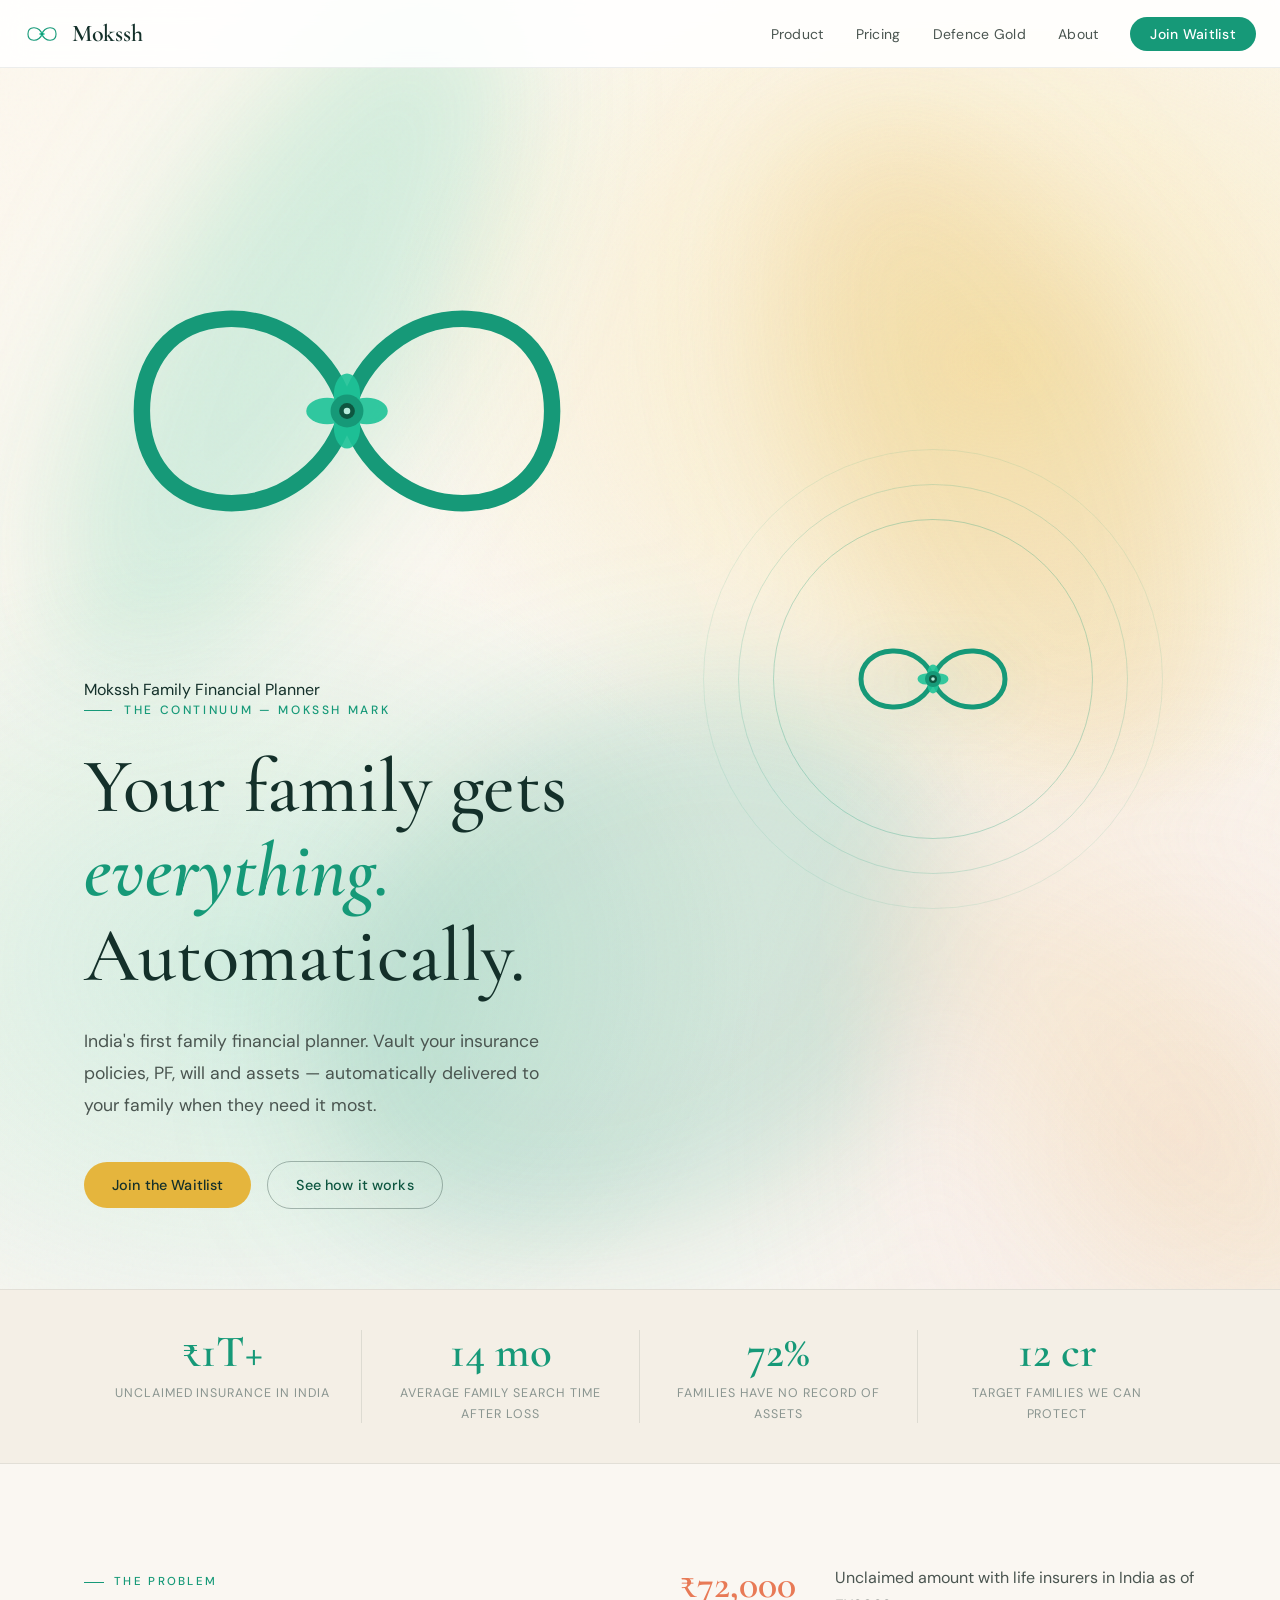
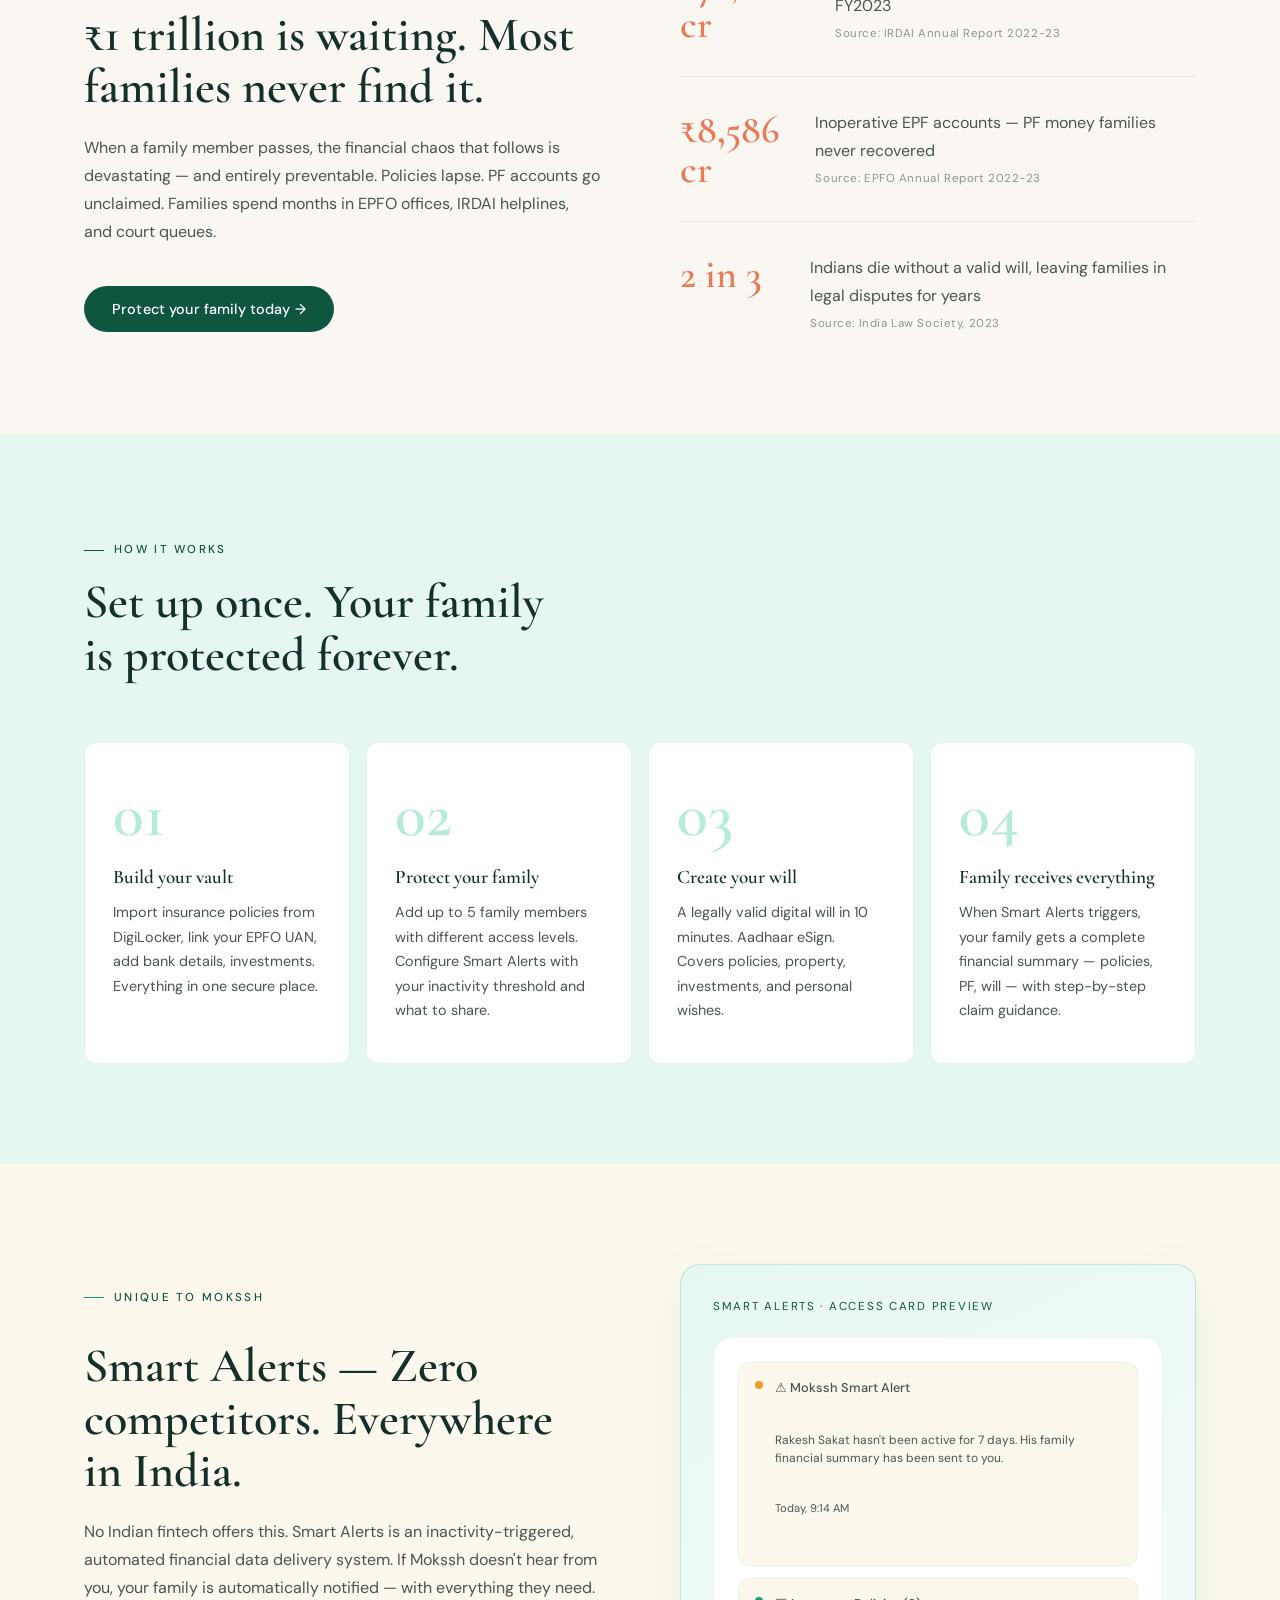
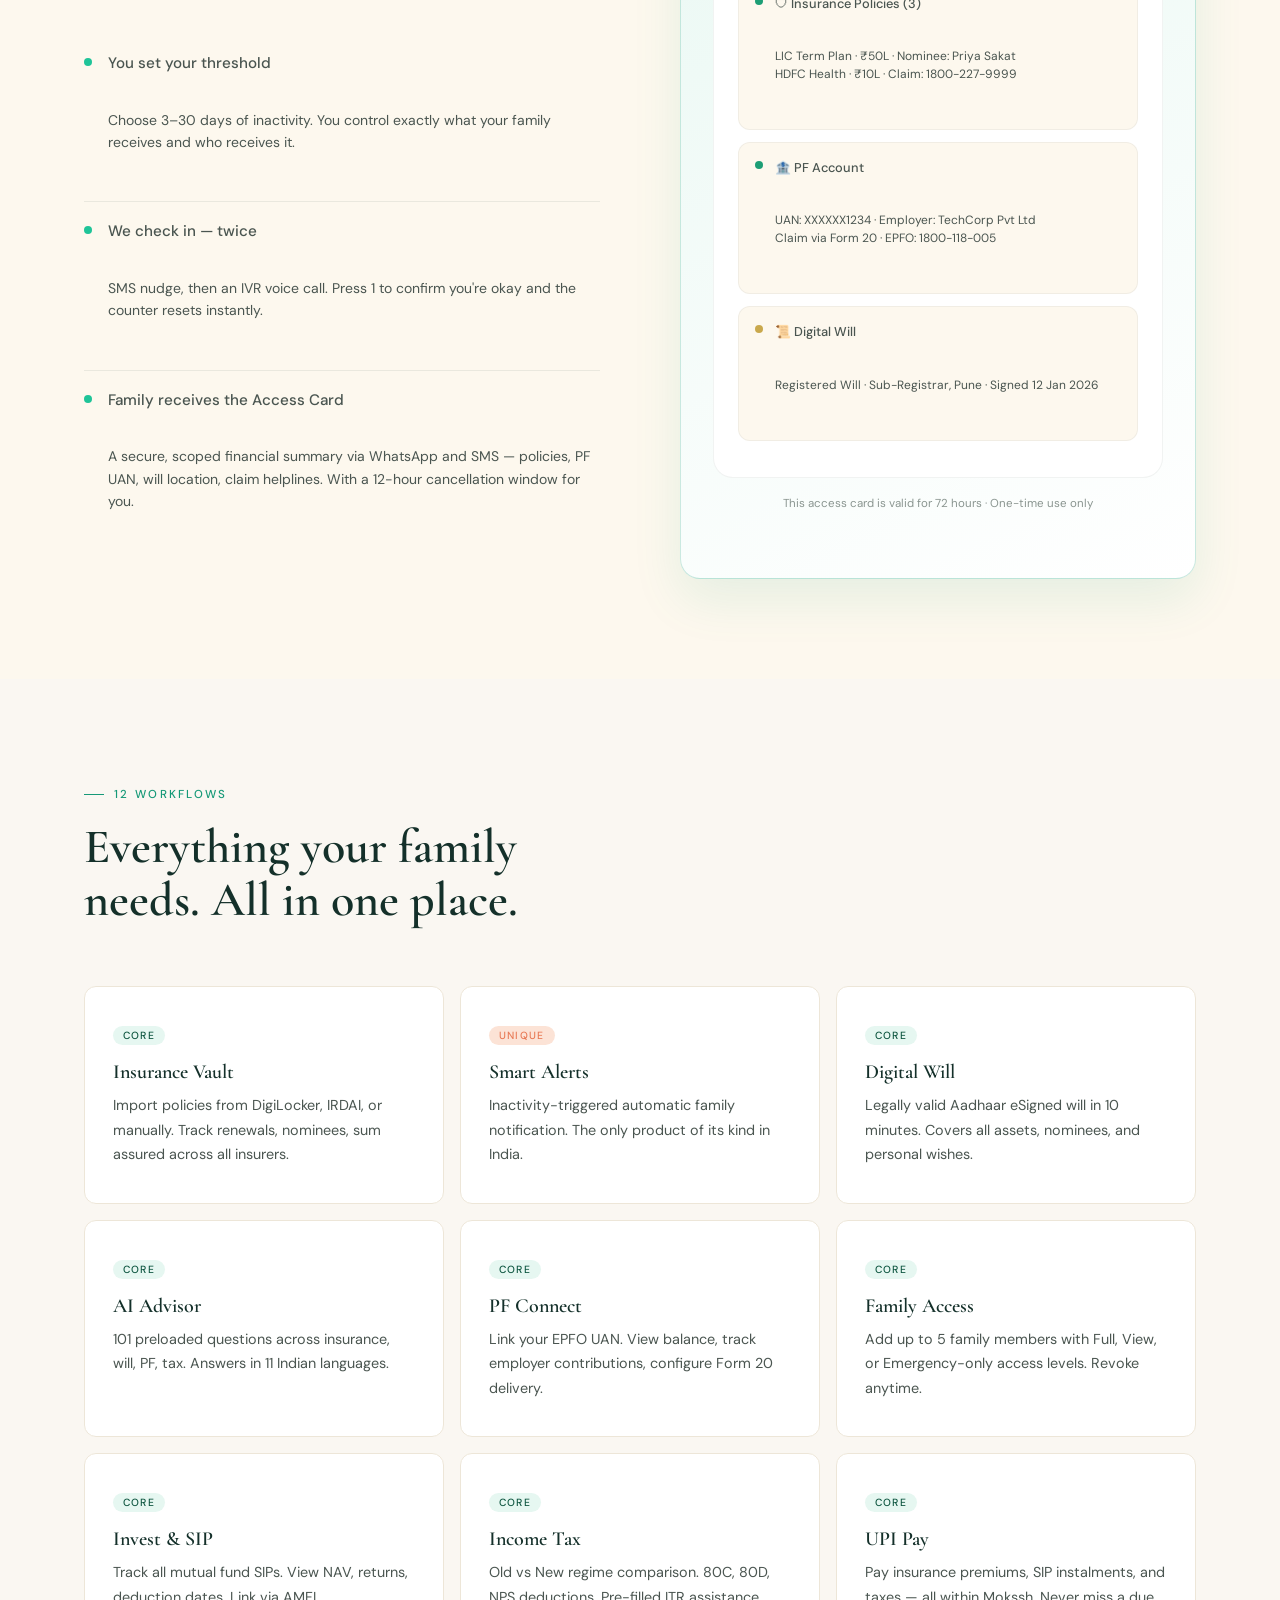
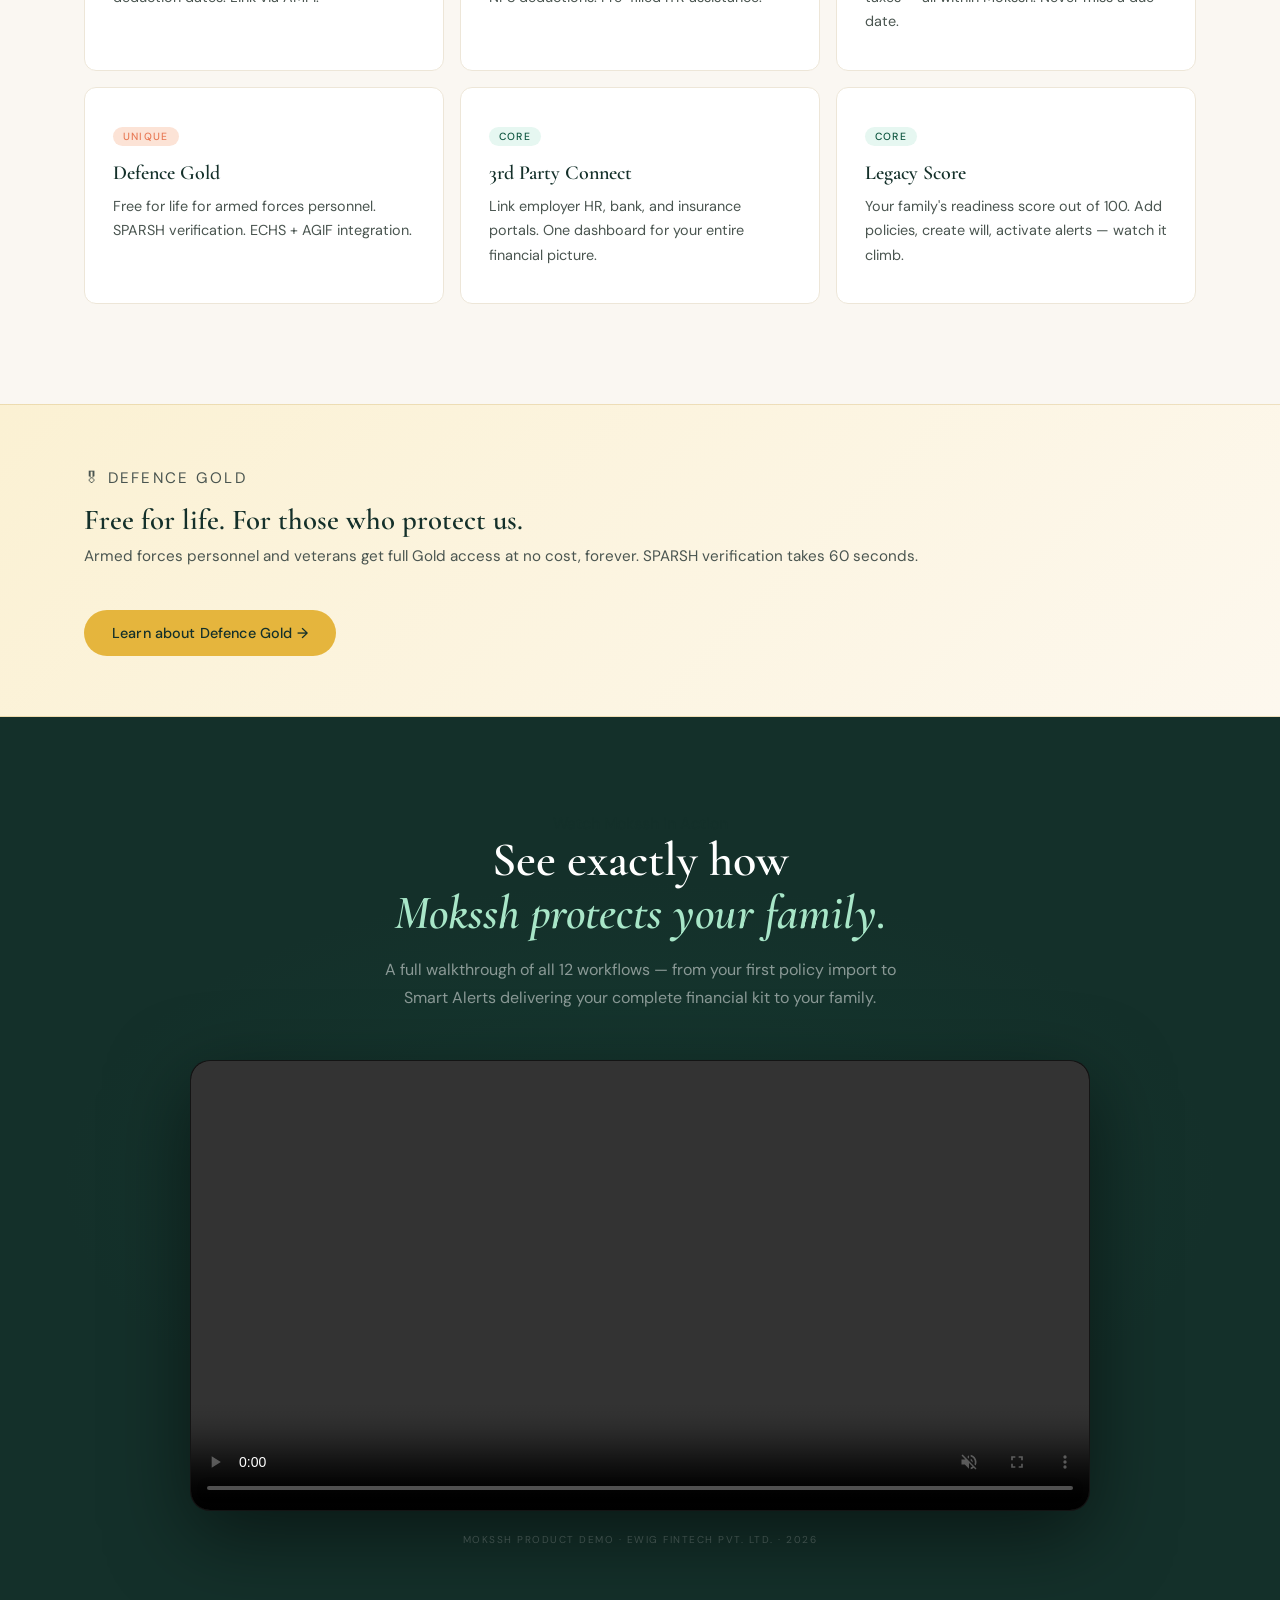
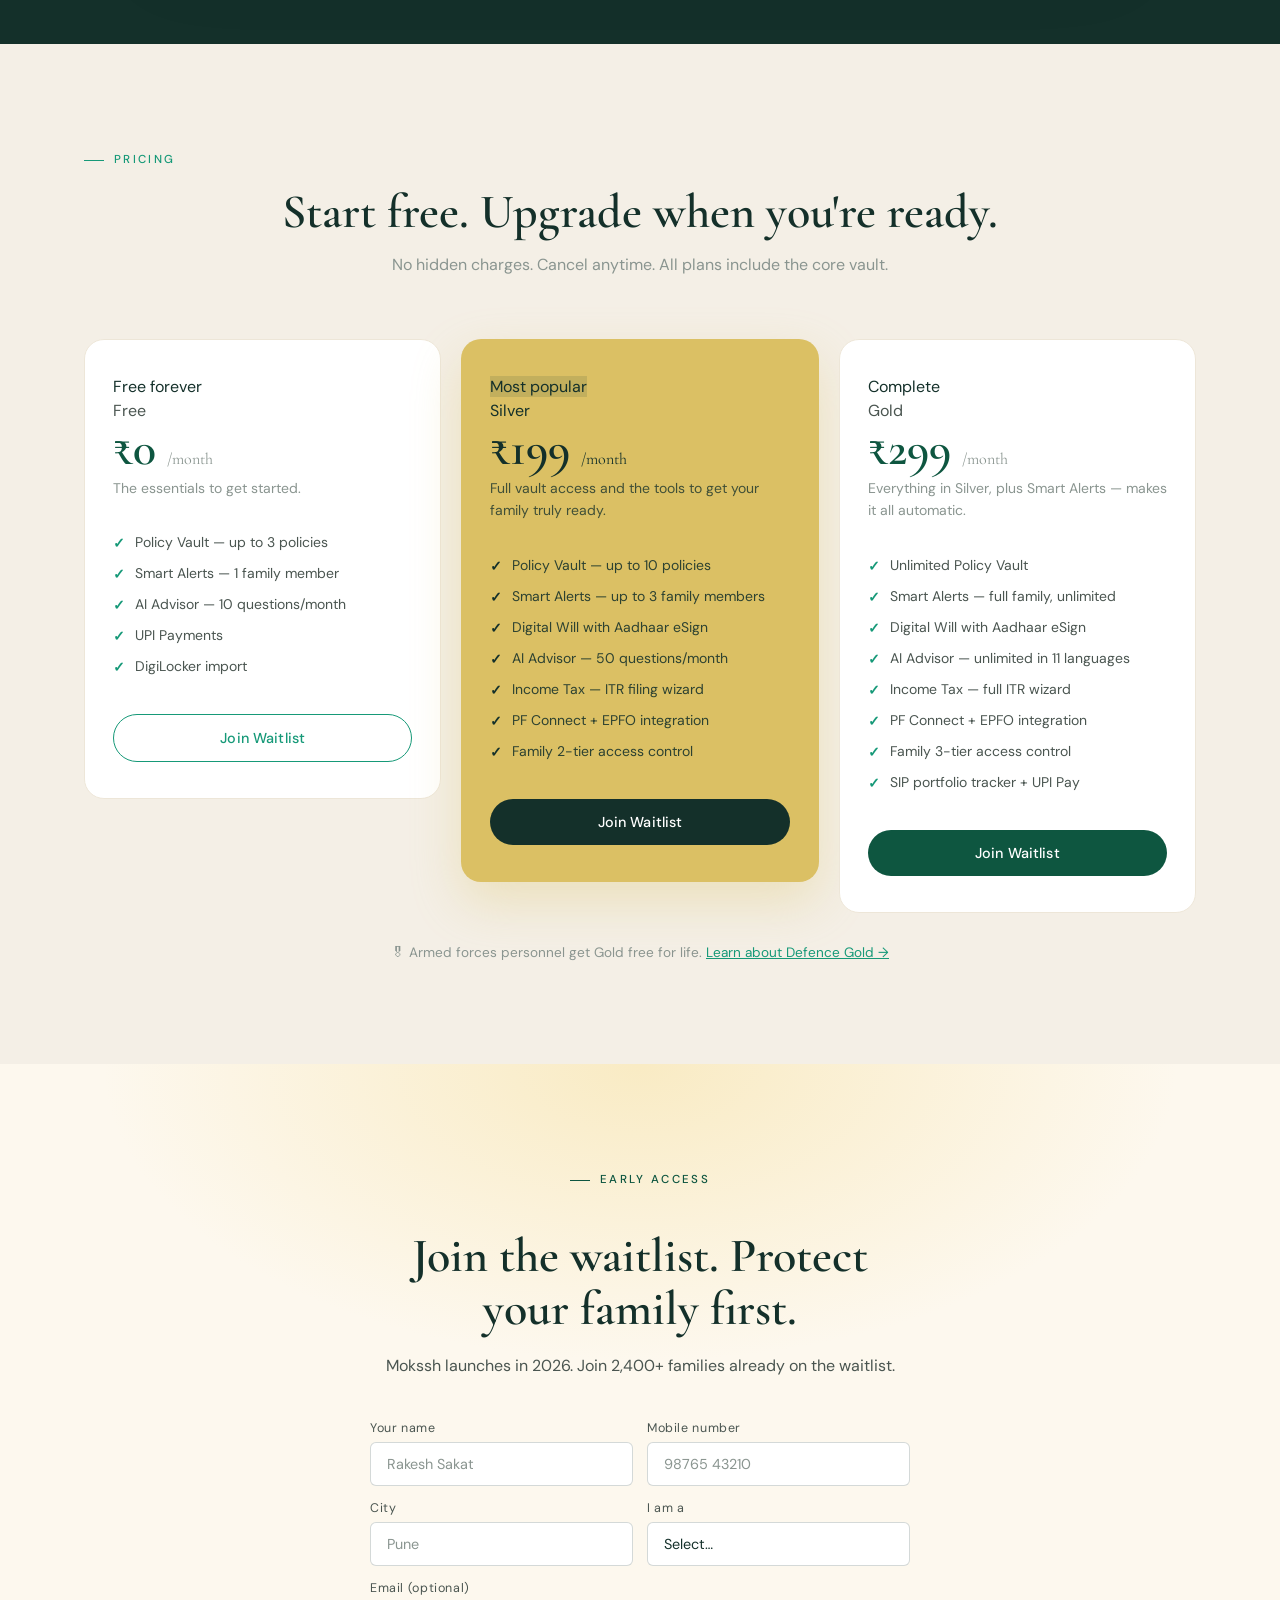
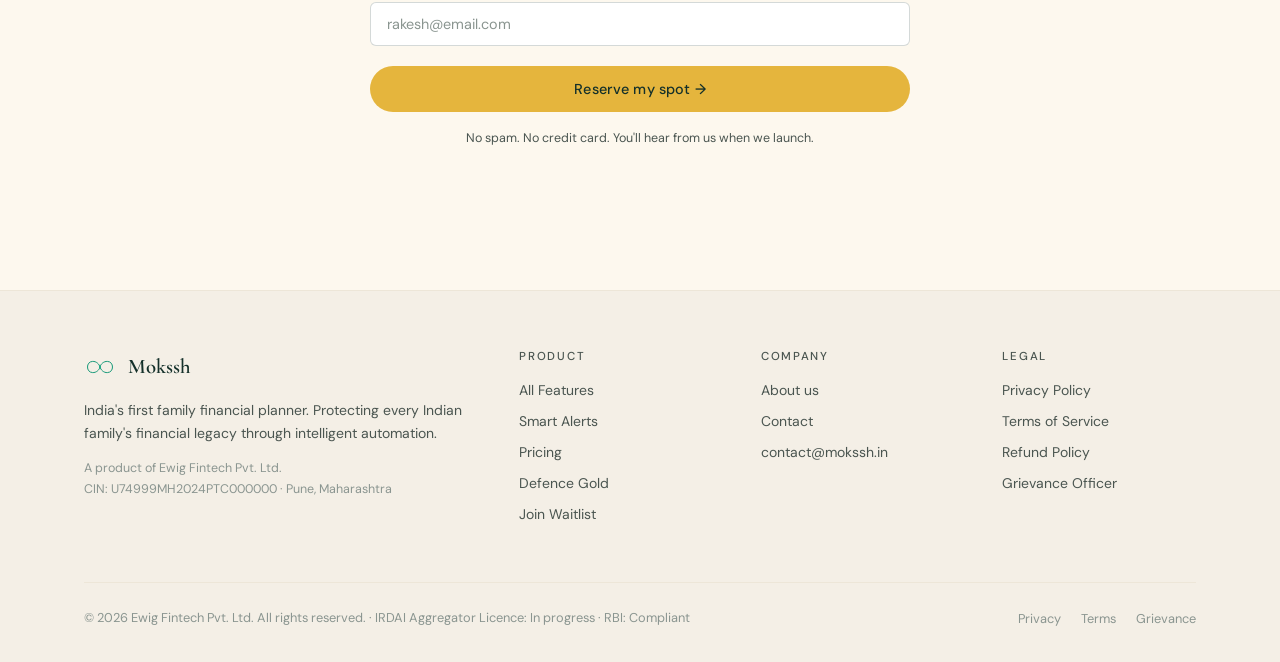
==== index.html @ a4fd68c0 "Update Hero page" ====
<!DOCTYPE html>
<html lang="en">
<head>
<meta charset="UTF-8"/>
<meta name="viewport" content="width=device-width, initial-scale=1.0"/>
<meta name="description" content="Mokssh — India's first family financial planner. Vault your insurance, PF, will — automatically delivered to your family."/>
<title>Mokssh — Family Financial Planner</title>
<link rel="stylesheet" href="style.css"/>
</head>
<body>
<div id="nav-placeholder"></div>

<!-- HERO -->
<section class="hero">
  <div class="container">
    <div class="hero-grid">

      <div>

        <!-- Hero Logo Lockup -->
        <div class="hero-logo">
          <svg class="hero-logo-mark" viewBox="0 0 80 80" fill="none" xmlns="http://www.w3.org/2000/svg">
            <path d="M40,40 C38,32 30.4,25.6 21.6,26 C12.8,26.4 8.8,33 8.8,40 C8.8,47 12.8,53.6 21.6,54 C30.4,54.4 38,48 40,40 C42,32 49.6,25.6 58.4,26 C67.2,26.4 71.2,33 71.2,40 C71.2,47 67.2,53.6 58.4,54 C49.6,54.4 42,48 40,40 Z"
              stroke="#169978" stroke-width="2.5" stroke-linecap="round" stroke-linejoin="round"/>
            <ellipse cx="40" cy="37.5" rx="2" ry="3.2" fill="#1FC498" opacity="0.9"/>
            <ellipse cx="40" cy="42.5" rx="2" ry="3.2" fill="#1FC498" opacity="0.9"/>
            <ellipse cx="37" cy="40" rx="3.2" ry="2" fill="#1FC498" opacity="0.9"/>
            <ellipse cx="43" cy="40" rx="3.2" ry="2" fill="#1FC498" opacity="0.9"/>
            <circle cx="40" cy="40" r="2.5" fill="#169978"/>
            <circle cx="40" cy="40" r="1.2" fill="#0E5640"/>
            <circle cx="40" cy="40" r="0.5" fill="#B5EBDB"/>
          </svg>
          <div class="hero-logo-text">
            <span class="hero-logo-name">Mokssh</span>
            <span class="hero-logo-tagline">Family Financial Planner</span>
          </div>
        </div>

        <p class="hero-eyebrow">The Continuum — Mokssh Mark</p>

        <h1>Your family gets <em>everything.</em> Automatically.</h1>

        <p class="hero-sub">India's first family financial planner. Vault your insurance policies, PF, will and assets — automatically delivered to your family when they need it most.</p>

        <div class="hero-actions">
          <a href="#waitlist" class="btn btn-gold">Join the Waitlist</a>
          <a href="#smart-alerts" class="btn btn-outline">See how it works</a>
        </div>

      </div>

      <div class="hero-visual">
        <div class="hero-mark-wrap">
          <div class="hero-ring"></div>
          <div class="hero-ring"></div>
          <div class="hero-ring"></div>
          <svg class="hero-mark-svg" viewBox="0 0 240 160" fill="none">
            <path d="M120,80 C116,64 99.2,51.2 79.2,52 C59.2,52.8 48,66 48,80 C48,94 59.2,107.2 79.2,108 C99.2,108.8 116,96 120,80 C124,64 140.8,51.2 160.8,52 C180.8,52.8 192,66 192,80 C192,94 180.8,107.2 160.8,108 C140.8,108.8 124,96 120,80 Z"
              stroke="#169978" stroke-width="5" stroke-linecap="round"/>
            <ellipse cx="120" cy="74" rx="5.5" ry="8.5" fill="#1FC498" opacity="0.9"/>
            <ellipse cx="120" cy="86" rx="5.5" ry="8.5" fill="#1FC498" opacity="0.9"/>
            <ellipse cx="113" cy="80" rx="8.5" ry="5.5" fill="#1FC498" opacity="0.9"/>
            <ellipse cx="127" cy="80" rx="8.5" ry="5.5" fill="#1FC498" opacity="0.9"/>
            <circle cx="120" cy="80" r="8" fill="#169978"/>
            <circle cx="120" cy="80" r="4" fill="#0E5640"/>
            <circle cx="120" cy="80" r="1.8" fill="#B5EBDB"/>
          </svg>
        </div>
      </div>

    </div>
  </div>
</section>

<!-- STATS -->
<div class="stats-bar">
  <div class="container">
    <div class="stats-grid">
      <div class="stat-item fade-up"><span class="stat-num">₹1T+</span><span class="stat-label">Unclaimed insurance in India</span></div>
      <div class="stat-item fade-up"><span class="stat-num">14 mo</span><span class="stat-label">Average family search time after loss</span></div>
      <div class="stat-item fade-up"><span class="stat-num">72%</span><span class="stat-label">Families have no record of assets</span></div>
      <div class="stat-item fade-up"><span class="stat-num">12 cr</span><span class="stat-label">Target families we can protect</span></div>
    </div>
  </div>
</div>

<!-- PROBLEM -->
<section class="section problem">
  <div class="container">
    <div class="problem-grid">
      <div class="fade-up">
        <p class="section-label">The problem</p>
        <h2>₹1 trillion is waiting. Most families never find it.</h2>
        <p style="margin-top:20px;margin-bottom:40px">When a family member passes, the financial chaos that follows is devastating — and entirely preventable. Policies lapse. PF accounts go unclaimed. Families spend months in EPFO offices, IRDAI helplines, and court queues.</p>
        <a href="#waitlist" class="btn btn-dark">Protect your family today →</a>
      </div>
      <div class="fade-up">
        <div class="problem-stat">
          <div class="problem-stat-num">₹72,000 cr</div>
          <div><p>Unclaimed amount with life insurers in India as of FY2023</p><p class="problem-stat-source">Source: IRDAI Annual Report 2022-23</p></div>
        </div>
        <div class="problem-stat">
          <div class="problem-stat-num">₹8,586 cr</div>
          <div><p>Inoperative EPF accounts — PF money families never recovered</p><p class="problem-stat-source">Source: EPFO Annual Report 2022-23</p></div>
        </div>
        <div class="problem-stat">
          <div class="problem-stat-num">2 in 3</div>
          <div><p>Indians die without a valid will, leaving families in legal disputes for years</p><p class="problem-stat-source">Source: India Law Society, 2023</p></div>
        </div>
      </div>
    </div>
  </div>
</section>

<!-- HOW IT WORKS -->
<section class="section how">
  <div class="container">
    <p class="section-label" style="color:var(--teal-deep)">How it works</p>
    <h2 style="color:var(--ink);max-width:480px">Set up once. Your family is protected forever.</h2>
    <div class="how-steps">
      <div class="how-step fade-up"><span class="how-step-num">01</span><h3>Build your vault</h3><p>Import insurance policies from DigiLocker, link your EPFO UAN, add bank details, investments. Everything in one secure place.</p></div>
      <div class="how-step fade-up"><span class="how-step-num">02</span><h3>Protect your family</h3><p>Add up to 5 family members with different access levels. Configure Smart Alerts with your inactivity threshold and what to share.</p></div>
      <div class="how-step fade-up"><span class="how-step-num">03</span><h3>Create your will</h3><p>A legally valid digital will in 10 minutes. Aadhaar eSign. Covers policies, property, investments, and personal wishes.</p></div>
      <div class="how-step fade-up"><span class="how-step-num">04</span><h3>Family receives everything</h3><p>When Smart Alerts triggers, your family gets a complete financial summary — policies, PF, will — with step-by-step claim guidance.</p></div>
    </div>
  </div>
</section>

<!-- SMART ALERTS -->
<section class="section smart-alerts" id="smart-alerts">
  <div class="container">
    <div class="smart-alerts-grid">
      <div class="fade-up">
        <p class="section-label" style="color:var(--teal-deep)">Unique to Mokssh</p>
        <h2>Smart Alerts — Zero competitors. Everywhere in India.</h2>
        <p>No Indian fintech offers this. Smart Alerts is an inactivity-triggered, automated financial data delivery system. If Mokssh doesn't hear from you, your family is automatically notified — with everything they need.</p>
        <ul class="sa-steps" style="margin-top:32px">
          <li class="sa-step"><div class="sa-step-dot"></div><div><p class="sa-step-title">You set your threshold</p><p class="sa-step-desc">Choose 3–30 days of inactivity. You control exactly what your family receives and who receives it.</p></div></li>
          <li class="sa-step"><div class="sa-step-dot"></div><div><p class="sa-step-title">We check in — twice</p><p class="sa-step-desc">SMS nudge, then an IVR voice call. Press 1 to confirm you're okay and the counter resets instantly.</p></div></li>
          <li class="sa-step"><div class="sa-step-dot"></div><div><p class="sa-step-title">Family receives the Access Card</p><p class="sa-step-desc">A secure, scoped financial summary via WhatsApp and SMS — policies, PF UAN, will location, claim helplines. With a 12-hour cancellation window for you.</p></div></li>
        </ul>
      </div>
      <div class="fade-up">
        <div class="sa-visual">
          <p style="font-size:0.72rem;letter-spacing:0.15em;color:var(--teal-deep);text-transform:uppercase;margin-bottom:20px">Smart Alerts · Access Card Preview</p>
          <div class="sa-phone-mock">
            <div class="sa-notif"><div class="sa-notif-dot" style="background:#EF9F27"></div><div><p class="sa-notif-title">⚠ Mokssh Smart Alert</p><p class="sa-notif-text">Rakesh Sakat hasn't been active for 7 days. His family financial summary has been sent to you.</p><p class="sa-notif-time">Today, 9:14 AM</p></div></div>
            <div class="sa-notif"><div class="sa-notif-dot" style="background:#1D9E75"></div><div><p class="sa-notif-title">🛡 Insurance Policies (3)</p><p class="sa-notif-text">LIC Term Plan · ₹50L · Nominee: Priya Sakat<br/>HDFC Health · ₹10L · Claim: 1800-227-9999</p></div></div>
            <div class="sa-notif"><div class="sa-notif-dot" style="background:#1D9E75"></div><div><p class="sa-notif-title">🏦 PF Account</p><p class="sa-notif-text">UAN: XXXXXX1234 · Employer: TechCorp Pvt Ltd<br/>Claim via Form 20 · EPFO: 1800-118-005</p></div></div>
            <div class="sa-notif"><div class="sa-notif-dot" style="background:#C9A84C"></div><div><p class="sa-notif-title">📜 Digital Will</p><p class="sa-notif-text">Registered Will · Sub-Registrar, Pune · Signed 12 Jan 2026</p></div></div>
          </div>
          <p style="font-size:0.72rem;color:var(--ink-light);text-align:center;margin-top:16px">This access card is valid for 72 hours · One-time use only</p>
        </div>
      </div>
    </div>
  </div>
</section>

<!-- FEATURES -->
<section class="section features" id="product">
  <div class="container">
    <p class="section-label">12 workflows</p>
    <h2 style="max-width:480px">Everything your family needs. All in one place.</h2>
    <div class="features-grid">
      <div class="feature-card fade-up"><span class="feature-badge">Core</span><h3>Insurance Vault</h3><p>Import policies from DigiLocker, IRDAI, or manually. Track renewals, nominees, sum assured across all insurers.</p></div>
      <div class="feature-card fade-up"><span class="feature-badge" style="background:var(--coral-pale);color:var(--coral)">Unique</span><h3>Smart Alerts</h3><p>Inactivity-triggered automatic family notification. The only product of its kind in India.</p></div>
      <div class="feature-card fade-up"><span class="feature-badge">Core</span><h3>Digital Will</h3><p>Legally valid Aadhaar eSigned will in 10 minutes. Covers all assets, nominees, and personal wishes.</p></div>
      <div class="feature-card fade-up"><span class="feature-badge">Core</span><h3>AI Advisor</h3><p>101 preloaded questions across insurance, will, PF, tax. Answers in 11 Indian languages.</p></div>
      <div class="feature-card fade-up"><span class="feature-badge">Core</span><h3>PF Connect</h3><p>Link your EPFO UAN. View balance, track employer contributions, configure Form 20 delivery.</p></div>
      <div class="feature-card fade-up"><span class="feature-badge">Core</span><h3>Family Access</h3><p>Add up to 5 family members with Full, View, or Emergency-only access levels. Revoke anytime.</p></div>
      <div class="feature-card fade-up"><span class="feature-badge">Core</span><h3>Invest &amp; SIP</h3><p>Track all mutual fund SIPs. View NAV, returns, deduction dates. Link via AMFI.</p></div>
      <div class="feature-card fade-up"><span class="feature-badge">Core</span><h3>Income Tax</h3><p>Old vs New regime comparison. 80C, 80D, NPS deductions. Pre-filled ITR assistance.</p></div>
      <div class="feature-card fade-up"><span class="feature-badge">Core</span><h3>UPI Pay</h3><p>Pay insurance premiums, SIP instalments, and taxes — all within Mokssh. Never miss a due date.</p></div>
      <div class="feature-card fade-up"><span class="feature-badge" style="background:var(--coral-pale);color:var(--coral)">Unique</span><h3>Defence Gold</h3><p>Free for life for armed forces personnel. SPARSH verification. ECHS + AGIF integration.</p></div>
      <div class="feature-card fade-up"><span class="feature-badge">Core</span><h3>3rd Party Connect</h3><p>Link employer HR, bank, and insurance portals. One dashboard for your entire financial picture.</p></div>
      <div class="feature-card fade-up"><span class="feature-badge">Core</span><h3>Legacy Score</h3><p>Your family's readiness score out of 100. Add policies, create will, activate alerts — watch it climb.</p></div>
    </div>
  </div>
</section>

<!-- DEFENCE CTA -->
<section class="defence-cta">
  <div class="container">
    <div class="defence-cta-inner">
      <div><p class="defence-badge">🎖 Defence Gold</p><h3>Free for life. For those who protect us.</h3><p>Armed forces personnel and veterans get full Gold access at no cost, forever. SPARSH verification takes 60 seconds.</p></div>
      <a href="defence.html" class="btn btn-gold">Learn about Defence Gold →</a>
    </div>
  </div>
</section>

  <!-- ═══ DEMO VIDEO ═══════════════════════════════════════════════════ -->
<section id="demo" style="padding:96px 48px;background:var(--ink);position:relative;overflow:hidden;">
  <div style="position:absolute;inset:0;background:radial-gradient(ellipse 70% 50% at 50% 50%,rgba(30,107,85,0.15) 0%,transparent 65%);pointer-events:none;"></div>
  <div class="section-wrap" style="position:relative;z-index:1;">
    <div style="text-align:center;margin-bottom:48px;">
      <div class="section-eyebrow sr" style="color:var(--greenl);justify-content:center;">Watch Mokssh in Action</div>
      <h2 class="section-title sr d1" style="color:var(--white);text-align:center;">See exactly how<br><em style="color:#A8E6C8">Mokssh protects your family.</em></h2>
      <p style="font-size:16px;color:rgba(255,255,255,0.5);max-width:520px;margin:16px auto 0;line-height:1.75;" class="sr d2">A full walkthrough of all 12 workflows — from your first policy import to Smart Alerts delivering your complete financial kit to your family.</p>
    </div>
    <div class="sr d3" style="max-width:900px;margin:0 auto;border-radius:20px;overflow:hidden;box-shadow:0 24px 80px rgba(0,0,0,0.5);border:1px solid rgba(255,255,255,0.08);background:#000;position:relative;">
      <video
        id="demoVideo"
        autoplay
        muted
        loop
        playsinline
        controls
        preload="metadata"
        style="width:100%;display:block;max-height:506px;background:#000;"
        controlsList="nodownload"
        onerror="document.getElementById('videoError').style.display='flex';this.style.display='none';"
      >
        <source src="video.mp4" type="video/mp4">
        Your browser does not support the video tag.
      </video>
      <div id="videoError" style="display:none;align-items:center;justify-content:center;flex-direction:column;gap:12px;padding:60px 24px;background:#111;color:rgba(255,255,255,0.5);font-family:var(--mono);font-size:12px;letter-spacing:0.08em;text-align:center;">
        <svg width="40" height="40" viewBox="0 0 24 24" fill="none" stroke="rgba(255,255,255,0.2)" stroke-width="1.5"><circle cx="12" cy="12" r="10"/><line x1="12" y1="8" x2="12" y2="12"/><line x1="12" y1="16" x2="12.01" y2="16"/></svg>
        VIDEO FILE NOT FOUND<br>
        <span style="opacity:0.4">Place <strong style="color:rgba(255,255,255,0.6)">video.mp4</strong> in the same folder as this HTML file</span>
      </div>
      <div style="position:absolute;bottom:0;left:0;right:0;height:4px;background:linear-gradient(90deg,var(--green2),var(--greenl));opacity:0.7;"></div>
    </div>
    <p style="text-align:center;font-family:var(--mono);font-size:10px;color:rgba(255,255,255,0.25);letter-spacing:0.15em;margin-top:20px;">MOKSSH PRODUCT DEMO · EWIG FINTECH PVT. LTD. · 2026</p>
  </div>
</section>

<!-- PRICING -->
<section class="section pricing" id="pricing">
  <div class="container">
    <p class="section-label">Pricing</p>
    <h2>Start free. Upgrade when you're ready.</h2>
    <p class="pricing-sub">No hidden charges. Cancel anytime. All plans include the core vault.</p>
    <div class="pricing-grid">
      <div class="pricing-card fade-up">
        <span class="plan-badge">Free forever</span>
        <p class="plan-name">Free</p>
        <p class="plan-price">₹0 <span>/month</span></p>
        <p class="plan-desc">The essentials to get started.</p>
        <ul class="feature-list">
          <li>Policy Vault — up to 3 policies</li>
          <li>Smart Alerts — 1 family member</li>
          <li>AI Advisor — 10 questions/month</li>
          <li>UPI Payments</li>
          <li>DigiLocker import</li>
        </ul>
        <a href="#waitlist" class="btn" style="width:100%;justify-content:center;border:0.5px solid var(--green-mid);color:var(--green-mid)">Join Waitlist</a>
      </div>
      <div class="pricing-card featured fade-up">
        <span class="plan-badge">Most popular</span>
        <p class="plan-name">Silver</p>
        <p class="plan-price">₹199 <span>/month</span></p>
        <p class="plan-desc">Full vault access and the tools to get your family truly ready.</p>
        <ul class="feature-list">
          <li>Policy Vault — up to 10 policies</li>
          <li>Smart Alerts — up to 3 family members</li>
          <li>Digital Will with Aadhaar eSign</li>
          <li>AI Advisor — 50 questions/month</li>
          <li>Income Tax — ITR filing wizard</li>
          <li>PF Connect + EPFO integration</li>
          <li>Family 2-tier access control</li>
        </ul>
        <a href="#waitlist" class="btn btn-gold" style="width:100%;justify-content:center">Join Waitlist</a>
      </div>
      <div class="pricing-card fade-up">
        <span class="plan-badge">Complete</span>
        <p class="plan-name">Gold</p>
        <p class="plan-price">₹299 <span>/month</span></p>
        <p class="plan-desc">Everything in Silver, plus Smart Alerts — makes it all automatic.</p>
        <ul class="feature-list">
          <li>Unlimited Policy Vault</li>
          <li>Smart Alerts — full family, unlimited</li>
          <li>Digital Will with Aadhaar eSign</li>
          <li>AI Advisor — unlimited in 11 languages</li>
          <li>Income Tax — full ITR wizard</li>
          <li>PF Connect + EPFO integration</li>
          <li>Family 3-tier access control</li>
          <li>SIP portfolio tracker + UPI Pay</li>
        </ul>
        <a href="#waitlist" class="btn btn-dark" style="width:100%;justify-content:center">Join Waitlist</a>
      </div>
    </div>
    <p style="text-align:center;margin-top:28px;font-size:0.85rem;color:var(--ink-light)">🎖 Armed forces personnel get Gold free for life. <a href="defence.html" style="color:var(--green-mid)">Learn about Defence Gold →</a></p>
  </div>
</section>
<!-- WAITLIST -->

  <section class="section waitlist" id="waitlist">
  <div class="container">
    <div class="waitlist-inner">
      <p class="section-label" style="color:var(--teal-deep);justify-content:center">Early access</p>
      <h2>Join the waitlist. Protect your family first.</h2>
      <p>Mokssh launches in 2026. Join 2,400+ families already on the waitlist.</p>
      
      <div id="waitlist-form-wrap">
        <form 
          class="waitlist-form" 
          id="mokssh-waitlist"
          action="https://formspree.io/f/xykovbnn" 
          method="POST"
        >
          <div class="form-row">
            <div class="form-group">
              <label>Your name</label>
              <input type="text" name="name" id="wl-name" placeholder="Rakesh Sakat" required/>
            </div>
            <div class="form-group">
              <label>Mobile number</label>
              <input type="tel" name="phone" id="wl-phone" placeholder="98765 43210" maxlength="10" required/>
            </div>
          </div>
          
          <div class="form-row">
            <div class="form-group">
              <label>City</label>
              <input type="text" name="city" id="wl-city" placeholder="Pune" required/>
            </div>
            <div class="form-group">
              <label>I am a</label>
              <select name="persona" id="wl-persona">
                <option value="">Select…</option>
                <option value="salaried">Salaried professional</option>
                <option value="business">Business owner</option>
                <option value="defence">Armed forces / Veteran</option>
                <option value="senior">Senior citizen</option>
                <option value="nri">NRI</option>
                <option value="other">Other</option>
              </select>
            </div>
          </div>
          
          <div class="form-group" style="margin-bottom:14px">
            <label>Email (optional)</label>
            <input type="email" name="email" id="wl-email" placeholder="rakesh@email.com"/>
          </div>
          
          <button type="submit" id="submit-btn" class="btn btn-gold">Reserve my spot →</button>
          <p class="waitlist-note">No spam. No credit card. You'll hear from us when we launch.</p>
        </form>
      </div>

      <div class="form-success" id="waitlist-success" style="display:none">
        <div class="success-icon">✓</div>
        <h3>You're on the list.</h3>
        <p>We'll reach out when Mokssh is ready. Tell a family member — the more of you who sign up, the faster we build.</p>
      </div>
    </div>
  </div>
</section>

<script>
const form = document.getElementById("mokssh-waitlist");
const formWrap = document.getElementById("waitlist-form-wrap");
const successMsg = document.getElementById("waitlist-success");
const submitBtn = document.getElementById("submit-btn");

async function handleSubmit(event) {
  event.preventDefault();
  submitBtn.innerText = "Joining...";
  submitBtn.disabled = true;

  const data = new FormData(event.target);
  
  fetch(event.target.action, {
    method: form.method,
    body: data,
    headers: {
        'Accept': 'application/json'
    }
  }).then(response => {
    if (response.ok) {
      formWrap.style.display = "none";
      successMsg.style.display = "block";
    } else {
      alert("Oops! There was a problem. Please try again.");
      submitBtn.innerText = "Reserve my spot →";
      submitBtn.disabled = false;
    }
  }).catch(error => {
    alert("Network error. Please check your connection.");
    submitBtn.innerText = "Reserve my spot →";
    submitBtn.disabled = false;
  });
}

form.addEventListener("submit", handleSubmit);
</script>
</body>
  <div id="footer-placeholder"></div>
   <script src="components.js"></script>
</html>
---- style.css ----
@import url('https://fonts.googleapis.com/css2?family=Cormorant+Garamond:ital,wght@0,400;0,500;0,600;0,700;1,400;1,600&family=DM+Sans:wght@300;400;500&display=swap');

:root {
  /* ── Vibrant teal (anchored on the Continuum mark) ── */
  --teal-deep:    #0E5640;
  --teal-mid:     #169978;
  --teal-bright:  #1FC498;
  --teal-soft:    #B5EBDB;
  --teal-pale:    #E6F7F1;

  /* ── Warm amber / gold accents ── */
  --amber:        #E5B53D;
  --amber-deep:   #B88A1F;
  --amber-light:  #F5DE9A;
  --amber-pale:   #FBF1D3;

  /* ── Pop accents (badges / defence / problem stats) ── */
  --coral:        #E87A56;
  --coral-pale:   #FCE3D6;

  /* ── Light backgrounds (no dark surfaces) ── */
  --bg-base:      #FAF7F2;
  --cream:        #F4EFE6;
  --cream-dark:   #EDE6D8;
  --cream-warm:   #FDF8EE;
  --cream-soft:   #FBF6EC;
  --white:        #FFFFFF;

  /* ── Text ── */
  --ink:          #14302A;
  --ink-mid:      #4A5550;
  --ink-light:    #8A9590;

  /* ── Legacy aliases so existing class names keep working ── */
  --green-deep:   var(--teal-deep);
  --green-mid:    var(--teal-mid);
  --green-bright: var(--teal-bright);
  --green-light:  var(--teal-soft);
  --gold:         var(--amber);
  --gold-light:   var(--amber-light);

  --radius-sm:    6px;
  --radius-md:    12px;
  --radius-lg:    20px;
}

*, *::before, *::after { box-sizing: border-box; margin: 0; padding: 0; }

html { scroll-behavior: smooth; font-size: 16px; }

body {
  font-family: 'DM Sans', sans-serif;
  font-weight: 400;
  color: var(--ink);
  background: var(--bg-base);
  -webkit-font-smoothing: antialiased;
  overflow-x: hidden;
}

/* ─── TYPOGRAPHY ─── */
.display { font-family: 'Cormorant Garamond', serif; }
h1,h2,h3,h4 { font-family: 'Cormorant Garamond', serif; font-weight: 600; line-height: 1.1; color: var(--ink); }
h1 { font-size: clamp(2.8rem, 6vw, 5rem); font-weight: 500; }
h2 { font-size: clamp(2rem, 4vw, 3rem); }
h3 { font-size: clamp(1.3rem, 2.5vw, 1.6rem); }
p  { line-height: 1.75; color: var(--ink-mid); }

/* ─── LAYOUT ─── */
.container { max-width: 1160px; margin: 0 auto; padding: 0 24px; }
.section   { padding: 100px 0; }
.section-sm{ padding: 60px 0; }

/* ─── NAV (light, soft shadow) ─── */
.nav {
  position: fixed; top: 0; left: 0; right: 0; z-index: 100;
  padding: 0 24px;
  display: flex; align-items: center; justify-content: space-between;
  height: 68px;
  background: rgba(255,255,255,0.88);
  backdrop-filter: blur(14px);
  border-bottom: 0.5px solid rgba(20,48,42,0.08);
  transition: background 0.3s, box-shadow 0.3s;
}
.nav-brand { display: flex; align-items: center; gap: 12px; text-decoration: none; }
.nav-mark { width: 36px; height: 36px; }
.nav-name {
  font-family: 'Cormorant Garamond', serif;
  font-size: 1.5rem; font-weight: 600;
  color: var(--ink); letter-spacing: -0.3px;
}
.nav-links { display: flex; align-items: center; gap: 32px; list-style: none; }
.nav-links a {
  color: var(--ink-mid); text-decoration: none;
  font-size: 0.875rem; font-weight: 400; letter-spacing: 0.02em;
  transition: color 0.2s;
}
.nav-links a:hover { color: var(--teal-mid); }
.nav-cta {
  background: var(--teal-mid); color: var(--white) !important;
  padding: 8px 20px; border-radius: 100px;
  font-weight: 500 !important; transition: all 0.2s !important;
}
.nav-cta:hover { background: var(--teal-deep); transform: translateY(-1px); }
.nav-hamburger { display: none; background: none; border: none; cursor: pointer; padding: 4px; }
.nav-hamburger span { display: block; width: 22px; height: 1.5px; background: var(--ink); margin: 5px 0; transition: 0.3s; }

/* ─── HERO (warm cream + soft teal/amber glow) ─── */
.hero {
  min-height: 100vh;
  background:
    radial-gradient(ellipse 80% 60% at 78% 28%, rgba(245,222,154,0.55) 0%, rgba(245,222,154,0) 60%),
    radial-gradient(ellipse 70% 55% at 18% 75%, rgba(31,196,152,0.18) 0%, rgba(31,196,152,0) 60%),
    radial-gradient(ellipse 60% 70% at 92% 88%, rgba(232,122,86,0.10) 0%, rgba(232,122,86,0) 60%),
    linear-gradient(180deg, var(--cream-warm) 0%, var(--bg-base) 100%);
  position: relative; overflow: hidden;
  display: flex; align-items: center;
  padding-top: 68px;
}
.hero::before {
  content: '';
  position: absolute; inset: 0;
  background-image: url("data:image/svg+xml,%3Csvg viewBox='0 0 800 800' xmlns='http://www.w3.org/2000/svg'%3E%3Cfilter id='b'%3E%3CfeGaussianBlur stdDeviation='38'/%3E%3C/filter%3E%3Cg filter='url(%23b)' opacity='0.32'%3E%3Cellipse cx='180' cy='200' rx='90' ry='240' fill='%231FC498' transform='rotate(30 180 200)'/%3E%3Cellipse cx='620' cy='280' rx='110' ry='220' fill='%23E5B53D' transform='rotate(-25 620 280)'/%3E%3Cellipse cx='400' cy='600' rx='160' ry='220' fill='%23169978' transform='rotate(60 400 600)'/%3E%3Cellipse cx='720' cy='680' rx='80' ry='180' fill='%23F5DE9A' transform='rotate(-40 720 680)'/%3E%3C/g%3E%3C/svg%3E");
  background-size: cover; background-position: center;
  opacity: 0.55; pointer-events: none; mix-blend-mode: multiply;
}
.hero::after {
  content: '';
  position: absolute; inset: 0;
  background-image: url("data:image/svg+xml,%3Csvg viewBox='0 0 512 512' xmlns='http://www.w3.org/2000/svg'%3E%3Cfilter id='n'%3E%3CfeTurbulence type='fractalNoise' baseFrequency='0.85' numOctaves='3' stitchTiles='stitch'/%3E%3C/filter%3E%3Crect width='100%25' height='100%25' filter='url(%23n)'/%3E%3C/svg%3E");
  opacity: 0.035; pointer-events: none;
}
.hero > .container { position: relative; z-index: 2; }
.hero-grid {
  display: grid; grid-template-columns: 1fr 1fr;
  gap: 60px; align-items: center;
  padding: 80px 0;
}
.hero-eyebrow {
  font-family: 'DM Sans', sans-serif;
  font-size: 0.75rem; font-weight: 500;
  letter-spacing: 0.22em; text-transform: uppercase;
  color: var(--teal-mid); margin-bottom: 24px;
  display: flex; align-items: center; gap: 12px;
}
.hero-eyebrow::before {
  content: ''; display: block;
  width: 28px; height: 1px; background: var(--teal-mid);
}
.hero h1 { color: var(--ink); margin-bottom: 28px; }
.hero h1 em { font-style: italic; font-weight: 600; color: var(--teal-mid); }
.hero-sub {
  color: var(--ink-mid);
  font-size: 1.1rem; line-height: 1.8;
  margin-bottom: 40px; max-width: 460px;
}
.hero-actions { display: flex; align-items: center; gap: 16px; flex-wrap: wrap; }
.hero .btn-outline {
  color: var(--teal-deep);
  border: 0.5px solid rgba(20,48,42,0.32);
}
.hero .btn-outline:hover { border-color: var(--teal-deep); background: rgba(20,48,42,0.04); color: var(--teal-deep); }

/* ─── BUTTONS ─── */
.btn {
  display: inline-flex; align-items: center; gap: 8px;
  font-family: 'DM Sans', sans-serif;
  font-size: 0.9rem; font-weight: 500;
  padding: 14px 28px; border-radius: 100px;
  text-decoration: none; border: none; cursor: pointer;
  transition: all 0.2s; letter-spacing: 0.01em;
}
.btn-gold  { background: var(--amber); color: var(--ink); }
.btn-gold:hover { background: var(--amber-light); transform: translateY(-1px); box-shadow: 0 6px 18px rgba(229,181,61,0.28); }
.btn-outline {
  background: transparent; color: var(--ink);
  border: 0.5px solid rgba(20,48,42,0.32);
}
.btn-outline:hover { border-color: var(--teal-mid); color: var(--teal-mid); }
.btn-green { background: var(--teal-mid); color: var(--white); }
.btn-green:hover { background: var(--teal-deep); }
.btn-dark  { background: var(--teal-deep); color: var(--white); }
.btn-dark:hover { background: var(--teal-mid); }

/* ─── HERO MARK (The Continuum) ─── */
.hero-visual {
  display: flex; align-items: center; justify-content: center;
  position: relative;
}
.hero-mark-wrap {
  position: relative;
  width: 360px; height: 360px;
  display: flex; align-items: center; justify-content: center;
}
.hero-ring {
  position: absolute;
  border-radius: 50%;
  border: 1px solid rgba(22,153,120,0.28);
  animation: ring-pulse 4s ease-in-out infinite;
}
.hero-ring:nth-child(1){ width: 320px; height: 320px; animation-delay: 0s; }
.hero-ring:nth-child(2){ width: 390px; height: 390px; animation-delay: 0.8s; border-color: rgba(22,153,120,0.18); }
.hero-ring:nth-child(3){ width: 460px; height: 460px; animation-delay: 1.6s; border-color: rgba(22,153,120,0.10); }
@keyframes ring-pulse {
  0%,100%{ opacity: 0.5; transform: scale(1); }
  50%    { opacity: 1; transform: scale(1.02); }
}
.hero-mark-svg { position: relative; z-index: 1; width: 240px; height: 240px; filter: drop-shadow(0 4px 24px rgba(22,153,120,0.22)); }
/* Override the inline gold/dark colors on the original hero mark — now teal */
.hero-mark-svg path[stroke="#C9A84C"] { stroke: var(--teal-mid); }
.hero-mark-svg circle[fill="#0B3325"] { fill: var(--teal-deep); }

/* ─── STATS BAR (light, vibrant) ─── */
.stats-bar {
  background: var(--cream);
  border-top: 0.5px solid rgba(20,48,42,0.08);
  border-bottom: 0.5px solid rgba(20,48,42,0.08);
  padding: 40px 0;
}
.stats-grid {
  display: grid; grid-template-columns: repeat(4, 1fr);
  gap: 0; text-align: center;
}
.stat-item {
  padding: 0 24px;
  border-right: 0.5px solid rgba(20,48,42,0.10);
}
.stat-item:last-child { border-right: none; }
.stat-num {
  font-family: 'Cormorant Garamond', serif;
  font-size: 2.8rem; font-weight: 600;
  color: var(--teal-mid); line-height: 1;
  display: block; margin-bottom: 6px;
}
.stat-label {
  font-size: 0.78rem; color: var(--ink-light);
  letter-spacing: 0.08em; text-transform: uppercase;
}

/* ─── SECTION LABELS ─── */
.section-label {
  display: inline-flex; align-items: center; gap: 10px;
  font-size: 0.72rem; font-weight: 500;
  letter-spacing: 0.2em; text-transform: uppercase;
  color: var(--teal-mid); margin-bottom: 16px;
}
.section-label::before {
  content: ''; width: 20px; height: 0.5px; background: var(--teal-mid);
}

/* ─── PROBLEM SECTION ─── */
.problem { background: var(--bg-base); }
.problem-grid {
  display: grid; grid-template-columns: 1fr 1fr;
  gap: 80px; align-items: center;
}
.problem-stat {
  display: flex; align-items: flex-start; gap: 20px;
  margin-bottom: 32px; padding-bottom: 32px;
  border-bottom: 0.5px solid var(--cream-dark);
}
.problem-stat:last-child { border-bottom: none; margin-bottom: 0; padding-bottom: 0; }
.problem-stat-num {
  font-family: 'Cormorant Garamond', serif;
  font-size: 2.5rem; font-weight: 600;
  color: var(--coral); line-height: 1;
  min-width: 110px;
}
.problem-stat-text { font-size: 0.95rem; }
.problem-stat-source {
  font-size: 0.72rem; color: var(--ink-light);
  letter-spacing: 0.05em; margin-top: 4px;
}

/* ─── HOW IT WORKS (pale teal panel — bright, not dark) ─── */
.how { background: var(--teal-pale); }
.how h2 { color: var(--ink); }
.how .section-label { color: var(--teal-deep); }
.how .section-label::before { background: var(--teal-deep); }
.how-steps {
  display: grid; grid-template-columns: repeat(4, 1fr);
  gap: 16px; margin-top: 60px;
}
.how-step {
  background: var(--white);
  padding: 40px 28px;
  border-radius: var(--radius-md);
  position: relative;
  transition: transform 0.3s, box-shadow 0.3s;
  border: 0.5px solid rgba(22,153,120,0.12);
}
.how-step:hover { transform: translateY(-4px); box-shadow: 0 14px 32px rgba(22,153,120,0.12); }
.how-step-num {
  font-family: 'Cormorant Garamond', serif;
  font-size: 4rem; font-weight: 600;
  color: var(--teal-soft);
  line-height: 1; margin-bottom: 20px;
  display: block;
}
.how-step h3 { color: var(--ink); font-size: 1.2rem; margin-bottom: 12px; }
.how-step p  { font-size: 0.9rem; color: var(--ink-mid); line-height: 1.7; }
.how-step-icon {
  width: 40px; height: 40px; margin-bottom: 20px;
  background: var(--teal-pale);
  border-radius: 10px; display: flex;
  align-items: center; justify-content: center;
}

/* ─── FEATURES ─── */
.features { background: var(--bg-base); }
.features-grid {
  display: grid; grid-template-columns: repeat(3, 1fr);
  gap: 16px; margin-top: 60px;
}
.feature-card {
  background: var(--white); padding: 36px 28px;
  border-radius: var(--radius-md);
  border: 0.5px solid var(--cream-dark);
  position: relative; transition: all 0.25s;
}
.feature-card:hover { transform: translateY(-3px); box-shadow: 0 14px 32px rgba(20,48,42,0.08); border-color: rgba(22,153,120,0.25); }
.feature-badge {
  display: inline-block; font-size: 0.65rem; font-weight: 500;
  letter-spacing: 0.12em; text-transform: uppercase;
  padding: 3px 10px; border-radius: 100px;
  background: var(--teal-pale); color: var(--teal-deep);
  margin-bottom: 16px;
}
.feature-card h3 { font-size: 1.25rem; margin-bottom: 10px; color: var(--ink); }
.feature-card p  { font-size: 0.9rem; color: var(--ink-mid); line-height: 1.7; }

/* ─── SMART ALERTS (warm cream — Phone mock on teal card) ─── */
.smart-alerts {
  background: var(--cream-warm);
  padding: 100px 0;
}
.smart-alerts-grid {
  display: grid; grid-template-columns: 1fr 1fr;
  gap: 80px; align-items: center;
}
.smart-alerts h2 { color: var(--ink); margin-bottom: 20px; }
.smart-alerts h2 em { font-style: italic; color: var(--teal-mid); }
.smart-alerts p  { color: var(--ink-mid); margin-bottom: 32px; }
.sa-steps { list-style: none; }
.sa-step {
  display: flex; gap: 16px;
  padding: 16px 0;
  border-bottom: 0.5px solid rgba(20,48,42,0.08);
}
.sa-step:last-child { border-bottom: none; }
.sa-step-dot {
  width: 8px; height: 8px; border-radius: 50%;
  background: var(--teal-bright); flex-shrink: 0; margin-top: 8px;
}
.sa-step-title { font-size: 0.95rem; font-weight: 500; color: var(--ink); margin-bottom: 4px; }
.sa-step-desc  { font-size: 0.875rem; color: var(--ink-mid); line-height: 1.6; }
.sa-visual {
  background: linear-gradient(155deg, var(--teal-pale) 0%, var(--white) 100%);
  border: 0.5px solid rgba(22,153,120,0.22);
  border-radius: var(--radius-lg);
  padding: 32px;
  box-shadow: 0 20px 50px rgba(22,153,120,0.10);
}
.sa-phone-mock {
  background: var(--white);
  border-radius: 20px; padding: 24px;
  border: 0.5px solid rgba(20,48,42,0.06);
}
.sa-notif {
  background: var(--cream-warm);
  border-radius: 12px; padding: 14px 16px;
  margin-bottom: 12px; display: flex; gap: 12px; align-items: flex-start;
  border: 0.5px solid rgba(20,48,42,0.05);
}
.sa-notif-dot { width: 8px; height: 8px; border-radius: 50%; flex-shrink: 0; margin-top: 4px; }
.sa-notif-title { font-size: 0.8rem; font-weight: 500; color: var(--ink); margin-bottom: 2px; }
.sa-notif-text  { font-size: 0.75rem; color: var(--ink-mid); line-height: 1.5; }
.sa-notif-time  { font-size: 0.7rem; color: var(--ink-light); margin-top: 4px; }

/* ─── PRICING ─── */
.pricing { background: var(--cream); }
.pricing h2 { text-align: center; margin-bottom: 12px; }
.pricing-sub { text-align: center; color: var(--ink-light); margin-bottom: 60px; }
.pricing-grid {
  display: grid; grid-template-columns: repeat(3, 1fr);
  gap: 20px; align-items: start;
}
.pricing-card {
  background: var(--white);
  border: 0.5px solid var(--cream-dark);
  border-radius: var(--radius-lg); padding: 36px 28px;
  position: relative; transition: transform 0.25s, box-shadow 0.25s;
}
.pricing-card:hover { transform: translateY(-3px); box-shadow: 0 16px 38px rgba(20,48,42,0.08); }
.pricing-card.featured {
  background: linear-gradient(155deg, var(--teal-mid) 0%, var(--teal-deep) 100%);
  border-color: transparent;
  transform: scale(1.02);
  box-shadow: 0 20px 50px rgba(22,153,120,0.32);
}
.pricing-card.featured:hover { transform: scale(1.02) translateY(-3px); }

/* Change the card background to warm golden yellow */
.pricing-card.featured {
    background: #dbc064 !important;
    border-color: transparent;
    transform: scale(1.02);
    box-shadow: 0 20px 50px rgba(219, 192, 100, 0.32); /* Tinted yellow shadow */
}

/* Force text elements inside the yellow card to use dark green/ink for readability */
.pricing-card.featured * { color: #14302A !important; }
.pricing-card.featured .plan-desc { color: rgba(20, 48, 42, 0.78) !important; }
.pricing-card.featured .feature-list li { color: rgba(20, 48, 42, 0.88) !important; }

/* Make the checkmarks dark green instead of white/amber */
.pricing-card.featured .feature-list li::before { color: #14302A !important; }

/* Make the top badge dark green text with a slightly darker yellow transparent background */
.pricing-card.featured .plan-badge { 
    background: rgba(20, 48, 42, 0.12) !important; 
    color: #14302A !important; 
}

/* Make the button stand out inside the yellow card */
.pricing-card.featured .btn {
    background-color: #14302A !important; /* Dark green button */
    color: #ffffff !important;            /* White text */
}
}
.plan-name {
  font-family: 'Cormorant Garamond', serif;
  font-size: 1.8rem; font-weight: 600; color: var(--ink);
  margin-bottom: 6px;
}
.plan-price {
  font-family: 'Cormorant Garamond', serif;
  font-size: 3rem; font-weight: 600; color: var(--teal-deep);
  line-height: 1; margin-bottom: 4px;
}
.plan-price span { font-size: 1rem; font-weight: 400; color: var(--ink-light); }
.plan-desc { font-size: 0.875rem; color: var(--ink-light); margin-bottom: 28px; line-height: 1.6; }
.feature-list { list-style: none; margin-bottom: 32px; }
.feature-list li {
  font-size: 0.875rem; color: var(--ink-mid);
  padding: 6px 0; display: flex; gap: 10px; align-items: flex-start;
}
.feature-list li::before {
  content: '✓'; color: var(--teal-mid); font-weight: 600;
  flex-shrink: 0; margin-top: 1px;
}

/* ─── WAITLIST (warm amber-tinted cream) ─── */
.waitlist {
  background:
    radial-gradient(ellipse 70% 60% at 50% 0%, rgba(245,222,154,0.5) 0%, rgba(245,222,154,0) 60%),
    var(--cream-warm);
}
.waitlist-inner { max-width: 540px; margin: 0 auto; text-align: center; }
.waitlist h2 { color: var(--ink); margin-bottom: 16px; }
.waitlist h2 em { font-style: italic; color: var(--teal-mid); }
.waitlist p  { color: var(--ink-mid); margin-bottom: 40px; }
.waitlist .section-label { justify-content: center; color: var(--teal-deep); }
.waitlist .section-label::before { background: var(--teal-deep); }
.waitlist-form { text-align: left; }
.form-row { display: grid; grid-template-columns: 1fr 1fr; gap: 14px; margin-bottom: 14px; }
.form-group { display: flex; flex-direction: column; gap: 6px; }
.form-group label { font-size: 0.78rem; color: var(--ink-mid); letter-spacing: 0.05em; }
.form-group input,
.form-group select {
  background: var(--white);
  border: 0.5px solid rgba(20,48,42,0.18);
  border-radius: var(--radius-sm);
  padding: 12px 16px; color: var(--ink);
  font-family: 'DM Sans', sans-serif; font-size: 0.9rem;
  outline: none; transition: border-color 0.2s, box-shadow 0.2s;
  -webkit-appearance: none;
}
.form-group select { cursor: pointer; }
.form-group select option { background: var(--white); color: var(--ink); }
.form-group input:focus,
.form-group select:focus { border-color: var(--teal-mid); box-shadow: 0 0 0 3px rgba(31,196,152,0.15); }
.form-group input::placeholder { color: var(--ink-light); }
.waitlist-form .btn { width: 100%; justify-content: center; margin-top: 6px; }
.waitlist-note { font-size: 0.78rem; color: var(--ink-light); text-align: center; margin-top: 16px; }
.form-success {
  display: none; text-align: center;
  padding: 40px 20px;
}
.form-success .success-icon {
  width: 56px; height: 56px; border-radius: 50%;
  background: var(--teal-pale);
  color: var(--teal-mid);
  display: flex; align-items: center; justify-content: center;
  margin: 0 auto 20px; font-size: 1.5rem;
}
.form-success h3 { color: var(--ink); margin-bottom: 10px; }
.form-success p  { color: var(--ink-mid); font-size: 0.9rem; }

/* ─── DEFENCE CTA (amber-tinted, vibrant) ─── */
.defence-cta {
  background: linear-gradient(135deg, var(--amber-pale) 0%, var(--cream-warm) 100%);
  border-top: 0.5px solid rgba(184,138,31,0.22);
  border-bottom: 0.5px solid rgba(184,138,31,0.22);
  padding: 60px 0;
}
.defence-cta-inner {
  display: flex; align-items: center; justify-content: space-between;
  gap: 40px; flex-wrap: wrap;
}
.defence-cta h3 { color: var(--ink); font-size: 1.8rem; margin-bottom: 8px; }
.defence-cta p  { color: var(--ink-mid); font-size: 0.95rem; }
.defence-badge {
  display: inline-flex; align-items: center; gap: 8px;
  font-size: 0.7rem; letter-spacing: 0.15em; text-transform: uppercase;
  color: var(--amber-deep); margin-bottom: 12px;
}

/* ─── FOOTER (light, warm) ─── */
.footer {
  background: var(--cream);
  padding: 60px 0 32px;
  border-top: 0.5px solid var(--cream-dark);
}
.footer-grid {
  display: grid; grid-template-columns: 2fr 1fr 1fr 1fr;
  gap: 48px; margin-bottom: 48px;
}
.footer-brand p { color: var(--ink-mid); font-size: 0.875rem; margin-top: 16px; line-height: 1.7; }
.footer-brand .nav-brand span { color: var(--ink) !important; }
.footer-col h4 {
  font-family: 'DM Sans', sans-serif; font-size: 0.72rem;
  font-weight: 500; letter-spacing: 0.15em; text-transform: uppercase;
  color: var(--ink-mid); margin-bottom: 16px;
}
.footer-links { list-style: none; }
.footer-links li { margin-bottom: 10px; }
.footer-links a {
  color: var(--ink-mid); text-decoration: none;
  font-size: 0.875rem; transition: color 0.2s;
}
.footer-links a:hover { color: var(--teal-mid); }
.footer-bottom {
  border-top: 0.5px solid var(--cream-dark);
  padding-top: 24px;
  display: flex; align-items: center; justify-content: space-between;
  flex-wrap: wrap; gap: 12px;
}
.footer-bottom p { font-size: 0.8rem; color: var(--ink-light); }
.footer-legal { display: flex; gap: 20px; }
.footer-legal a { font-size: 0.8rem; color: var(--ink-light); text-decoration: none; }
.footer-legal a:hover { color: var(--teal-mid); }

/* ─── ANIMATIONS ─── */
/* Defensive: content is visible by default. The .js-ready class is added by
   components.js on DOMContentLoaded. If JS fails to load or errors out, all
   .fade-up content remains visible — no blank page. When JS does run, it
   adds .js-ready to <html>, which arms the opacity:0 starting state, and
   the IntersectionObserver then adds .visible to animate elements in. */
.js-ready .fade-up {
  opacity: 0; transform: translateY(24px);
  transition: opacity 0.6s ease, transform 0.6s ease;
}
.js-ready .fade-up.visible { opacity: 1; transform: translateY(0); }

@media (prefers-reduced-motion: reduce) {
  .js-ready .fade-up { opacity: 1; transform: none; transition: none; }
}

/* ─── RESPONSIVE ─── */
@media (max-width: 900px) {
  .hero-grid        { grid-template-columns: 1fr; text-align: center; }
  .hero-visual      { display: none; }
  .hero-sub         { max-width: 100%; }
  .hero-eyebrow     { justify-content: center; }
  .hero-actions     { justify-content: center; }
  .problem-grid     { grid-template-columns: 1fr; }
  .how-steps        { grid-template-columns: 1fr 1fr; }
  .features-grid    { grid-template-columns: 1fr 1fr; }
  .pricing-grid     { grid-template-columns: 1fr; }
  .pricing-card.featured { transform: none; }
  .pricing-card.featured:hover { transform: translateY(-3px); }
  .smart-alerts-grid{ grid-template-columns: 1fr; }
  .stats-grid       { grid-template-columns: 1fr 1fr; gap: 0; }
  .stat-item        { padding: 20px; border-right: none; border-bottom: 0.5px solid rgba(20,48,42,0.08); }
  .footer-grid      { grid-template-columns: 1fr 1fr; }
  .nav-links        { display: none; }
  .nav-hamburger    { display: block; }
}
@media (max-width: 600px) {
  .how-steps        { grid-template-columns: 1fr; }
  .features-grid    { grid-template-columns: 1fr; }
  .form-row         { grid-template-columns: 1fr; }
  .stats-grid       { grid-template-columns: 1fr 1fr; }
  .footer-grid      { grid-template-columns: 1fr; }
}

/* ─── LEGAL PAGES ─── */
.legal-hero {
  background:
    radial-gradient(ellipse 70% 50% at 50% 0%, rgba(245,222,154,0.4) 0%, rgba(245,222,154,0) 60%),
    var(--cream-warm);
  padding: 120px 0 60px;
  border-bottom: 0.5px solid var(--cream-dark);
}
.legal-hero h1 { color: var(--ink); margin-bottom: 12px; }
.legal-hero p  { color: var(--ink-mid); font-size: 0.95rem; }
.legal-body    { padding: 60px 0 100px; background: var(--bg-base); }
.legal-content { max-width: 760px; }
.legal-content h2 {
  font-size: 1.4rem; margin: 40px 0 14px; color: var(--ink);
}
.legal-content h3 {
  font-size: 1.1rem; margin: 24px 0 10px; color: var(--ink);
  font-family: 'DM Sans', sans-serif; font-weight: 500;
}
.legal-content p  { margin-bottom: 16px; font-size: 0.95rem; }
.legal-content ul { margin: 12px 0 20px 20px; }
.legal-content ul li { font-size: 0.95rem; color: var(--ink-mid); margin-bottom: 8px; line-height: 1.7; }
.legal-content a  { color: var(--teal-mid); }
.legal-content a:hover { color: var(--teal-deep); }
.legal-box {
  background: var(--teal-pale); border-radius: var(--radius-md);
  padding: 24px 28px; margin: 24px 0;
  border-left: 3px solid var(--teal-mid);
}
.legal-box p { margin: 0; font-size: 0.9rem; color: var(--ink); }
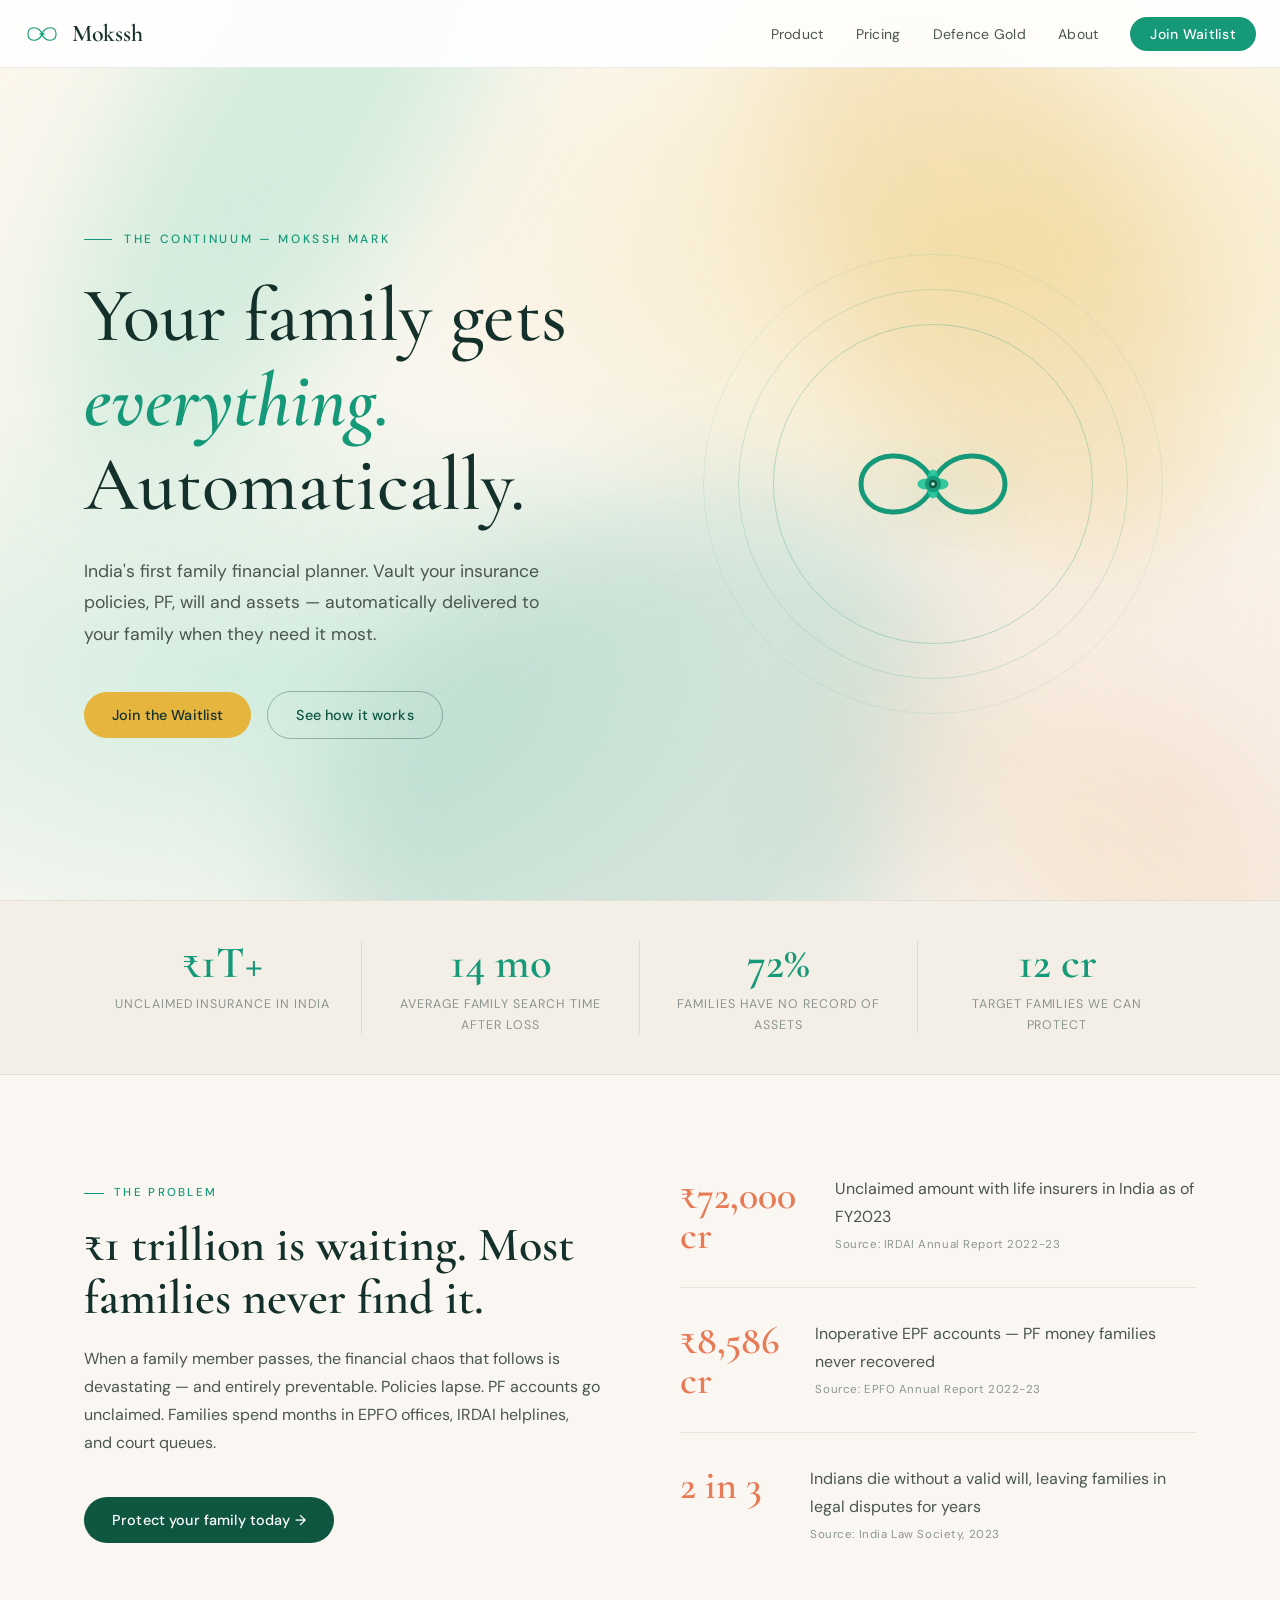
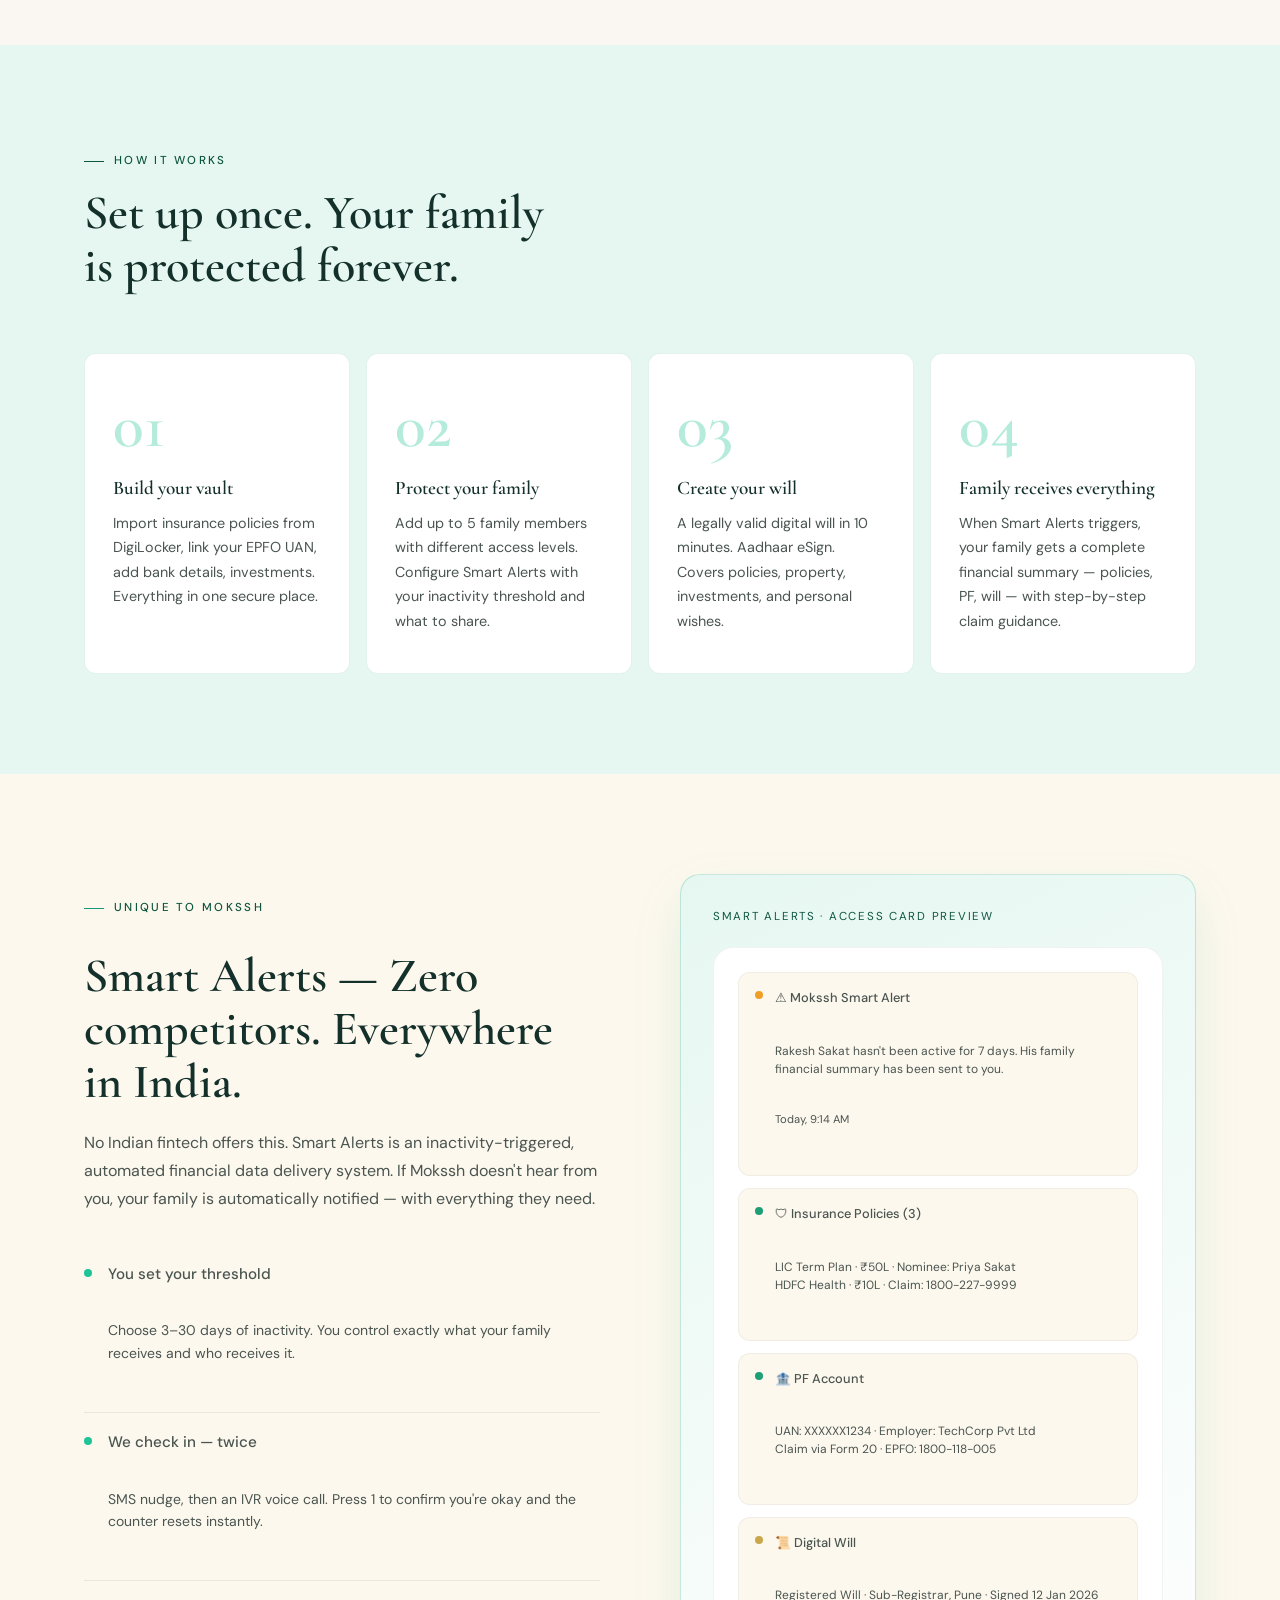
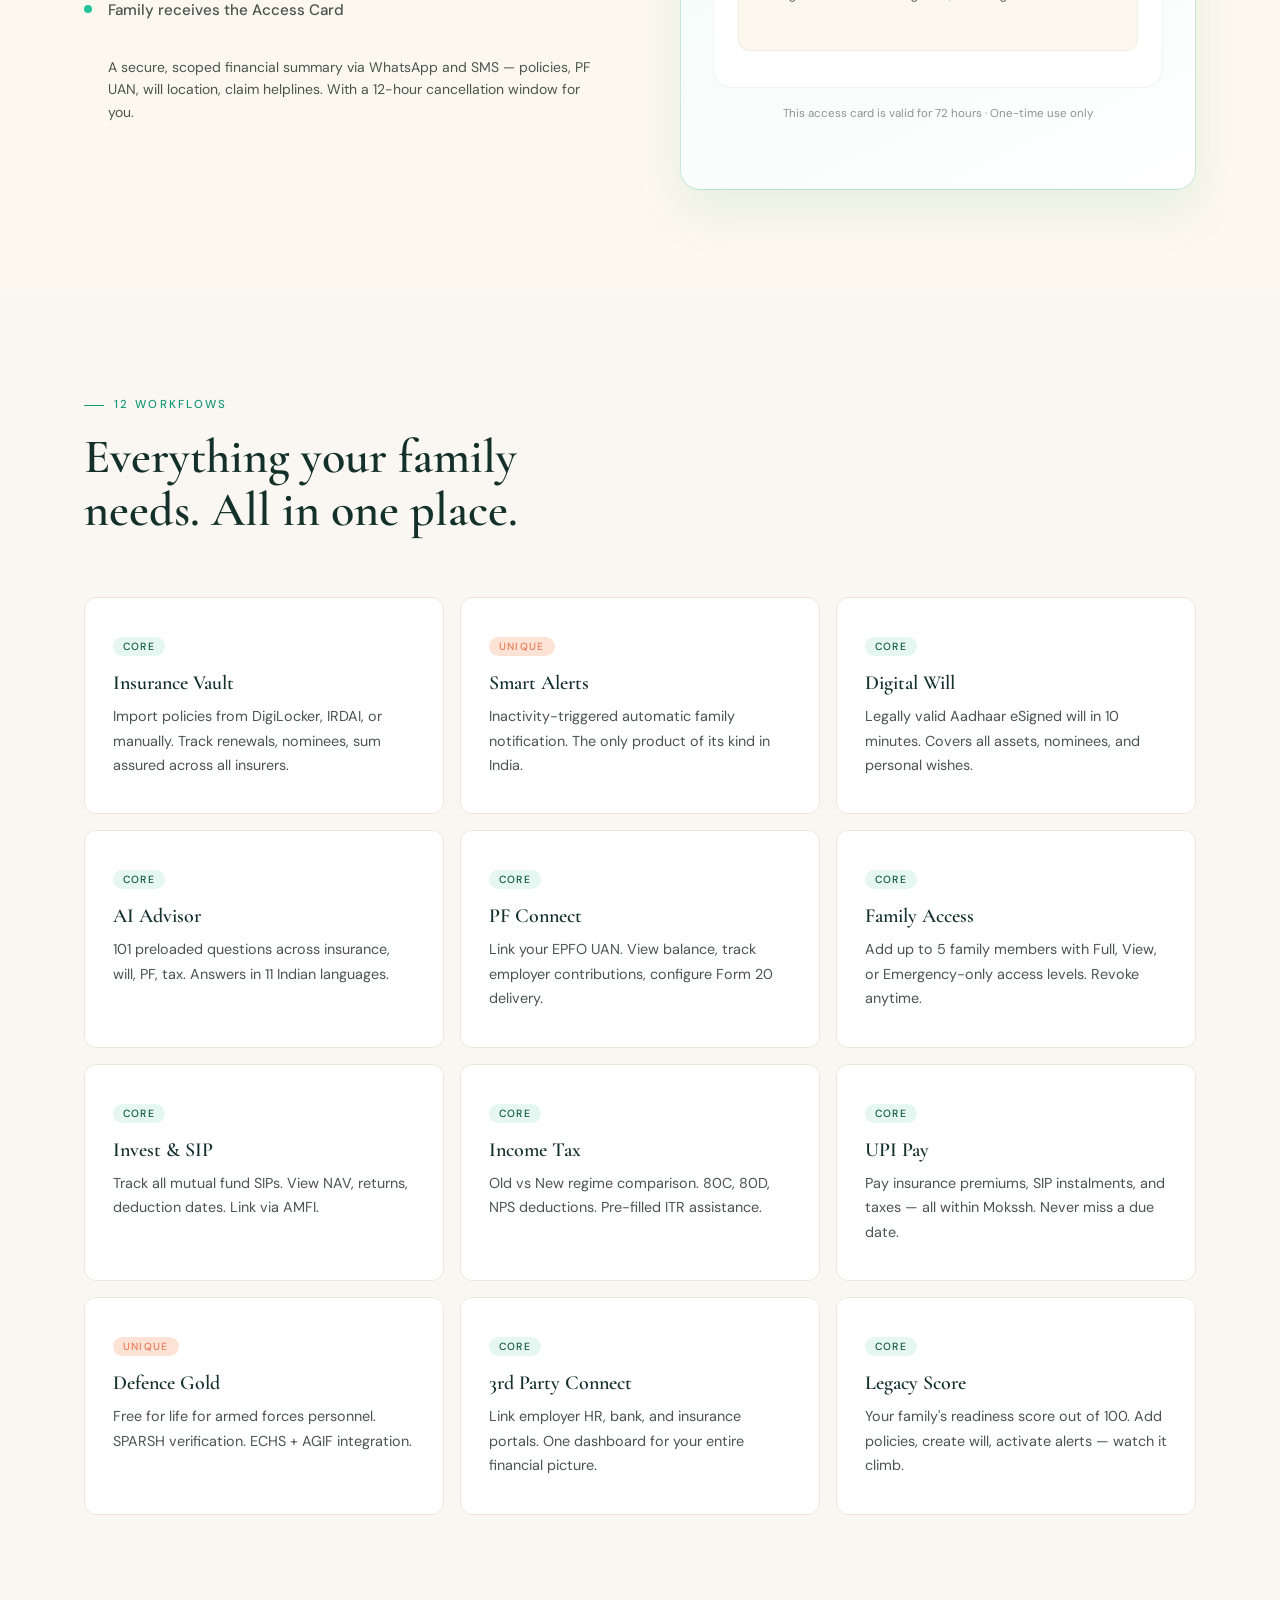
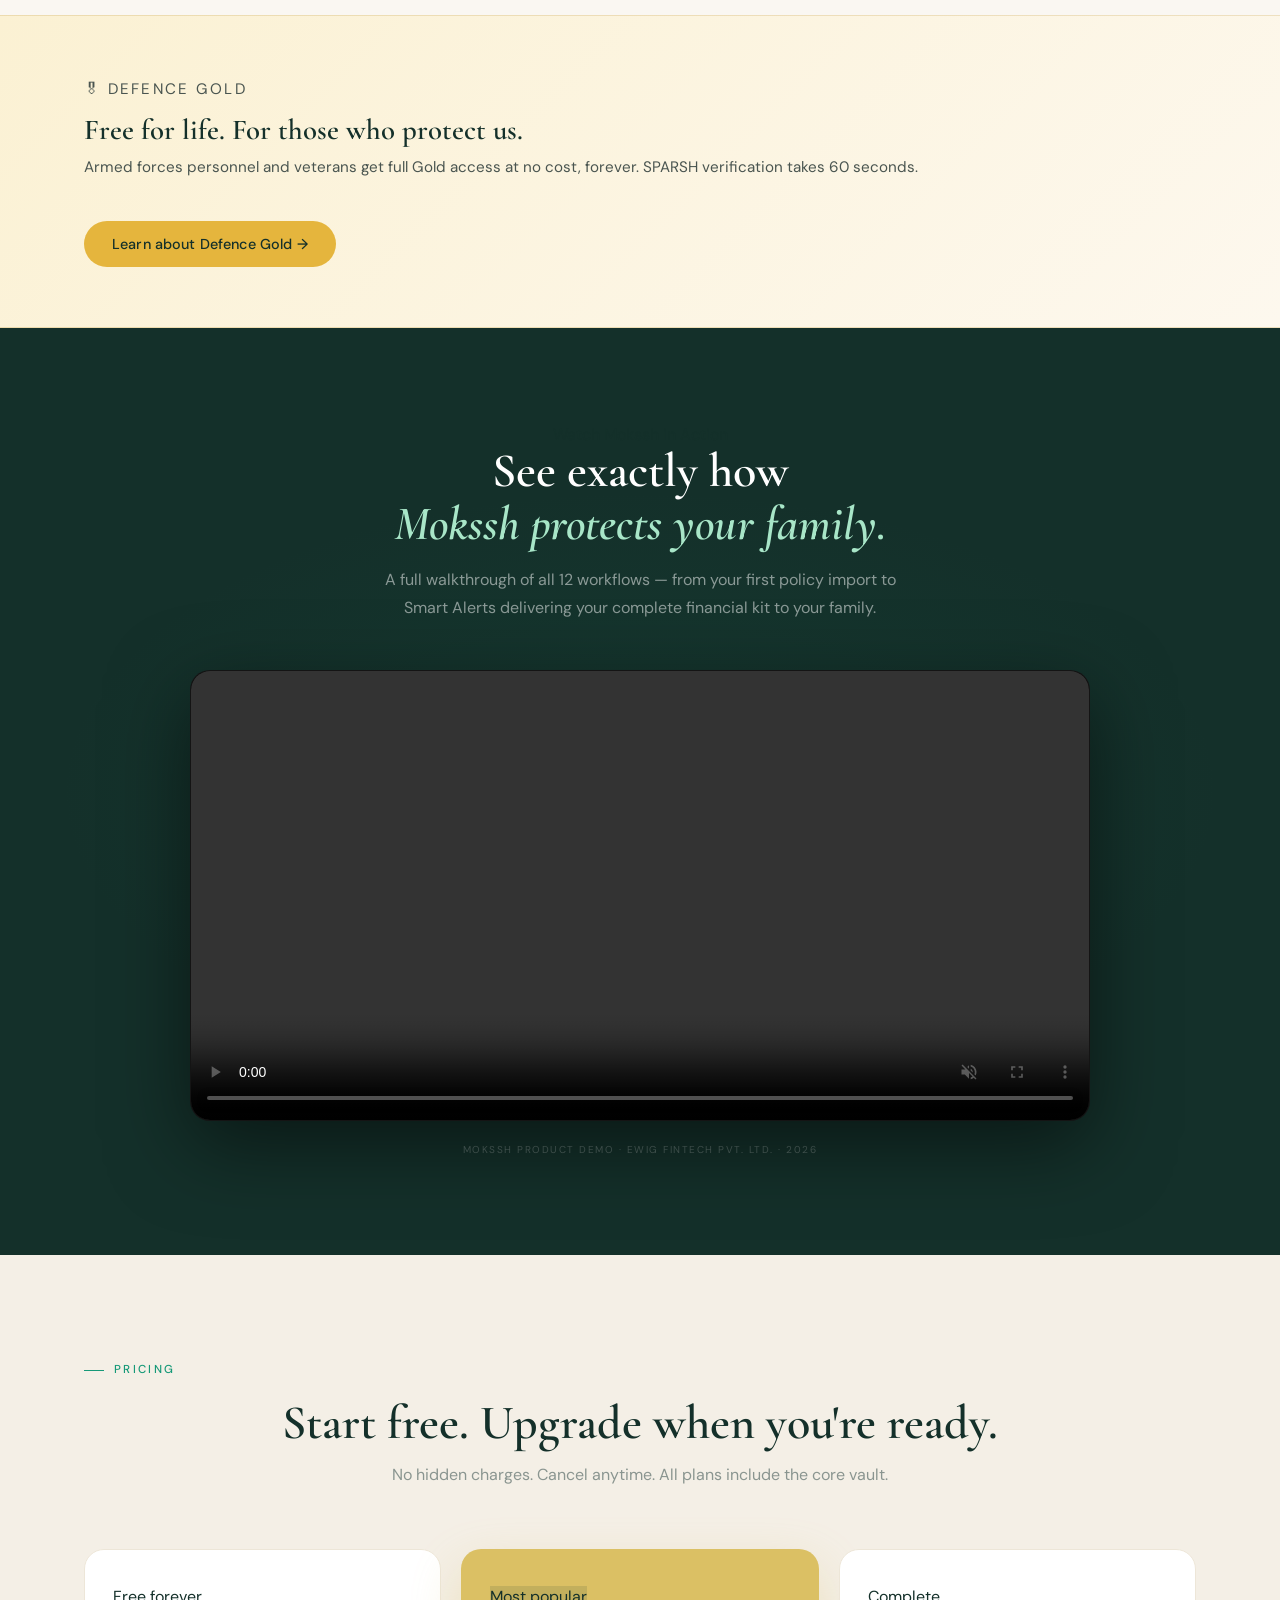
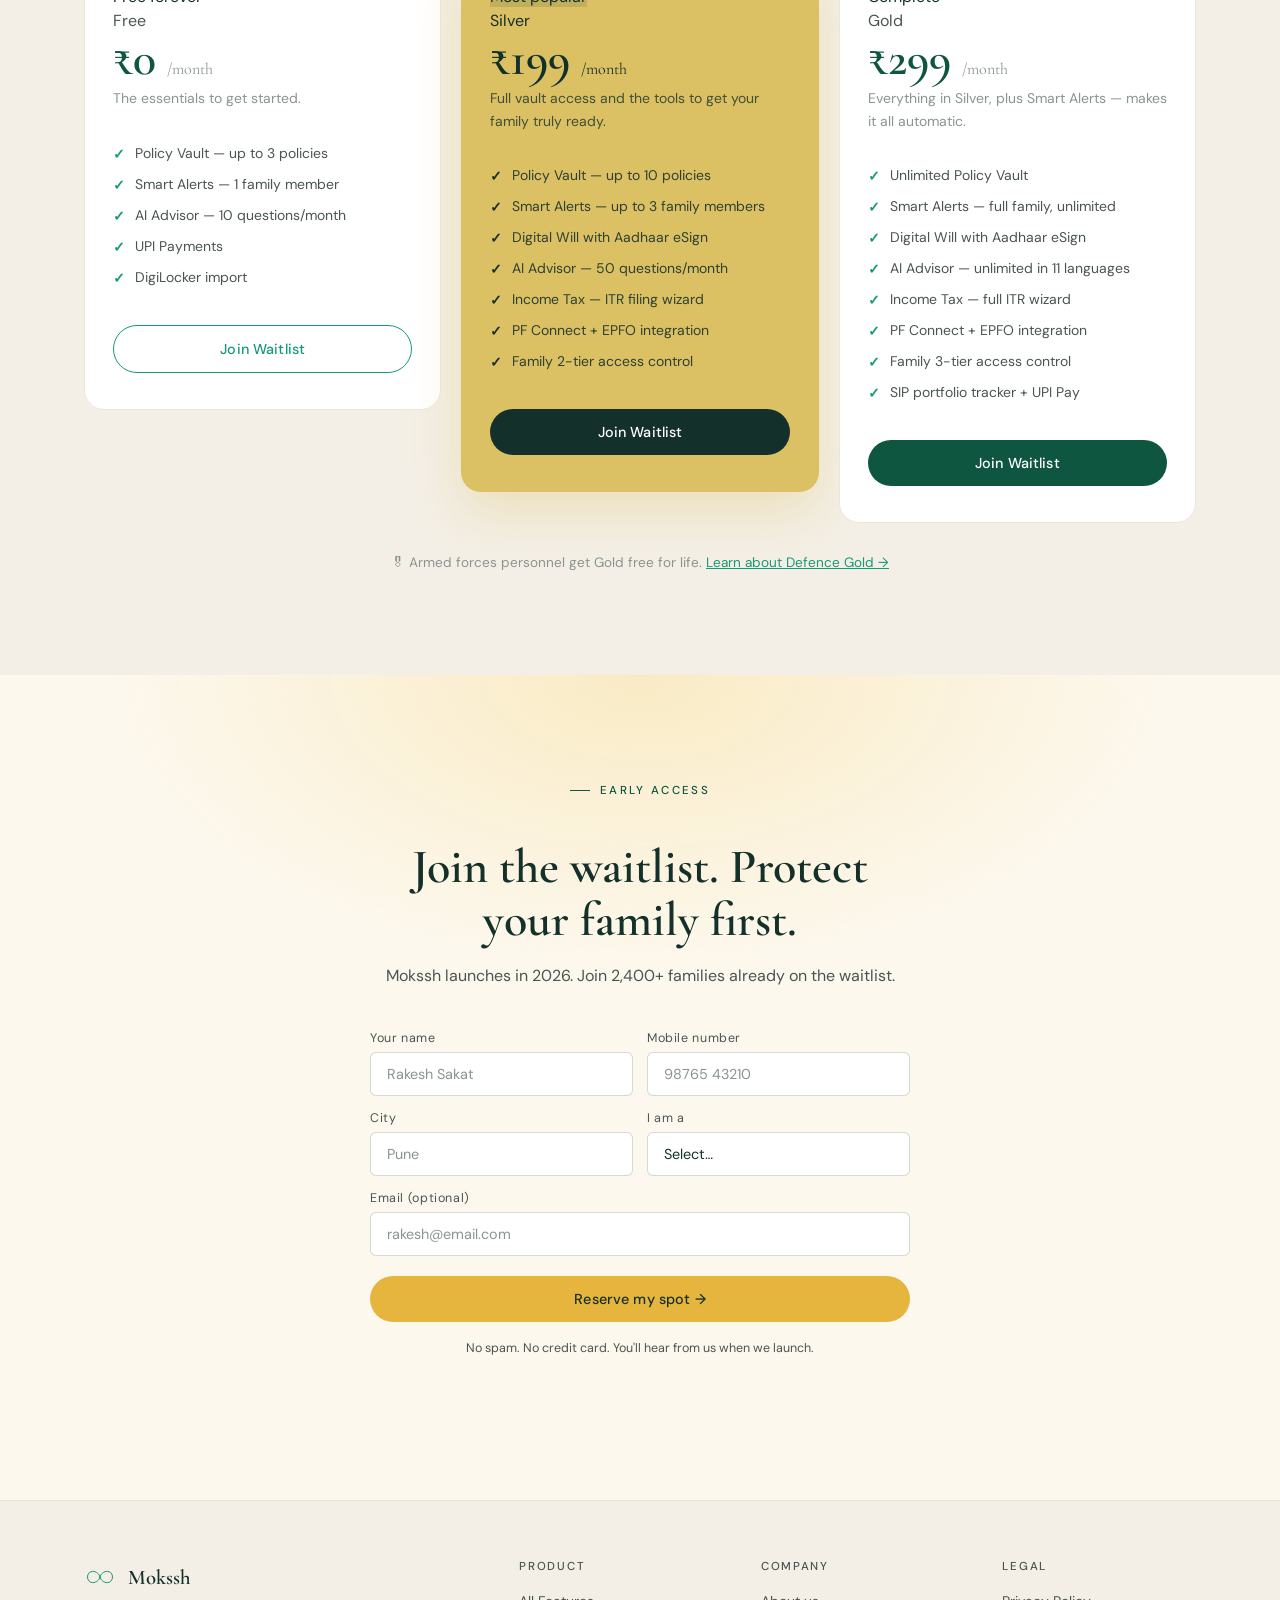
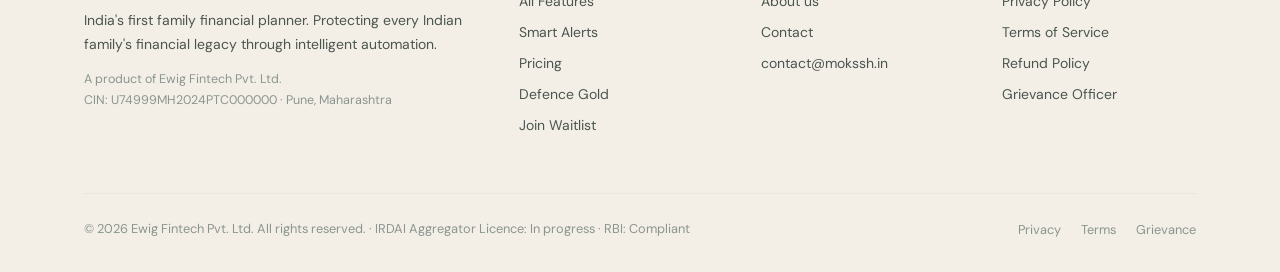
==== commit d882fa8b: "Update index.html" ====
--- a/index.html
+++ b/index.html
@@ -14,49 +14,22 @@
 <section class="hero">
   <div class="container">
     <div class="hero-grid">
-
       <div>
-
-        <!-- Hero Logo Lockup -->
-        <div class="hero-logo">
-          <svg class="hero-logo-mark" viewBox="0 0 80 80" fill="none" xmlns="http://www.w3.org/2000/svg">
-            <path d="M40,40 C38,32 30.4,25.6 21.6,26 C12.8,26.4 8.8,33 8.8,40 C8.8,47 12.8,53.6 21.6,54 C30.4,54.4 38,48 40,40 C42,32 49.6,25.6 58.4,26 C67.2,26.4 71.2,33 71.2,40 C71.2,47 67.2,53.6 58.4,54 C49.6,54.4 42,48 40,40 Z"
-              stroke="#169978" stroke-width="2.5" stroke-linecap="round" stroke-linejoin="round"/>
-            <ellipse cx="40" cy="37.5" rx="2" ry="3.2" fill="#1FC498" opacity="0.9"/>
-            <ellipse cx="40" cy="42.5" rx="2" ry="3.2" fill="#1FC498" opacity="0.9"/>
-            <ellipse cx="37" cy="40" rx="3.2" ry="2" fill="#1FC498" opacity="0.9"/>
-            <ellipse cx="43" cy="40" rx="3.2" ry="2" fill="#1FC498" opacity="0.9"/>
-            <circle cx="40" cy="40" r="2.5" fill="#169978"/>
-            <circle cx="40" cy="40" r="1.2" fill="#0E5640"/>
-            <circle cx="40" cy="40" r="0.5" fill="#B5EBDB"/>
-          </svg>
-          <div class="hero-logo-text">
-            <span class="hero-logo-name">Mokssh</span>
-            <span class="hero-logo-tagline">Family Financial Planner</span>
-          </div>
-        </div>
-
         <p class="hero-eyebrow">The Continuum — Mokssh Mark</p>
-
         <h1>Your family gets <em>everything.</em> Automatically.</h1>
-
         <p class="hero-sub">India's first family financial planner. Vault your insurance policies, PF, will and assets — automatically delivered to your family when they need it most.</p>
-
         <div class="hero-actions">
           <a href="#waitlist" class="btn btn-gold">Join the Waitlist</a>
           <a href="#smart-alerts" class="btn btn-outline">See how it works</a>
         </div>
-
-      </div>
-
+      </div>
       <div class="hero-visual">
         <div class="hero-mark-wrap">
           <div class="hero-ring"></div>
           <div class="hero-ring"></div>
           <div class="hero-ring"></div>
           <svg class="hero-mark-svg" viewBox="0 0 240 160" fill="none">
-            <path d="M120,80 C116,64 99.2,51.2 79.2,52 C59.2,52.8 48,66 48,80 C48,94 59.2,107.2 79.2,108 C99.2,108.8 116,96 120,80 C124,64 140.8,51.2 160.8,52 C180.8,52.8 192,66 192,80 C192,94 180.8,107.2 160.8,108 C140.8,108.8 124,96 120,80 Z"
-              stroke="#169978" stroke-width="5" stroke-linecap="round"/>
+            <path d="M120,80 C116,64 99.2,51.2 79.2,52 C59.2,52.8 48,66 48,80 C48,94 59.2,107.2 79.2,108 C99.2,108.8 116,96 120,80 C124,64 140.8,51.2 160.8,52 C180.8,52.8 192,66 192,80 C192,94 180.8,107.2 160.8,108 C140.8,108.8 124,96 120,80 Z" stroke="#169978" stroke-width="5" stroke-linecap="round"/>
             <ellipse cx="120" cy="74" rx="5.5" ry="8.5" fill="#1FC498" opacity="0.9"/>
             <ellipse cx="120" cy="86" rx="5.5" ry="8.5" fill="#1FC498" opacity="0.9"/>
             <ellipse cx="113" cy="80" rx="8.5" ry="5.5" fill="#1FC498" opacity="0.9"/>
@@ -67,7 +40,6 @@
           </svg>
         </div>
       </div>
-
     </div>
   </div>
 </section>
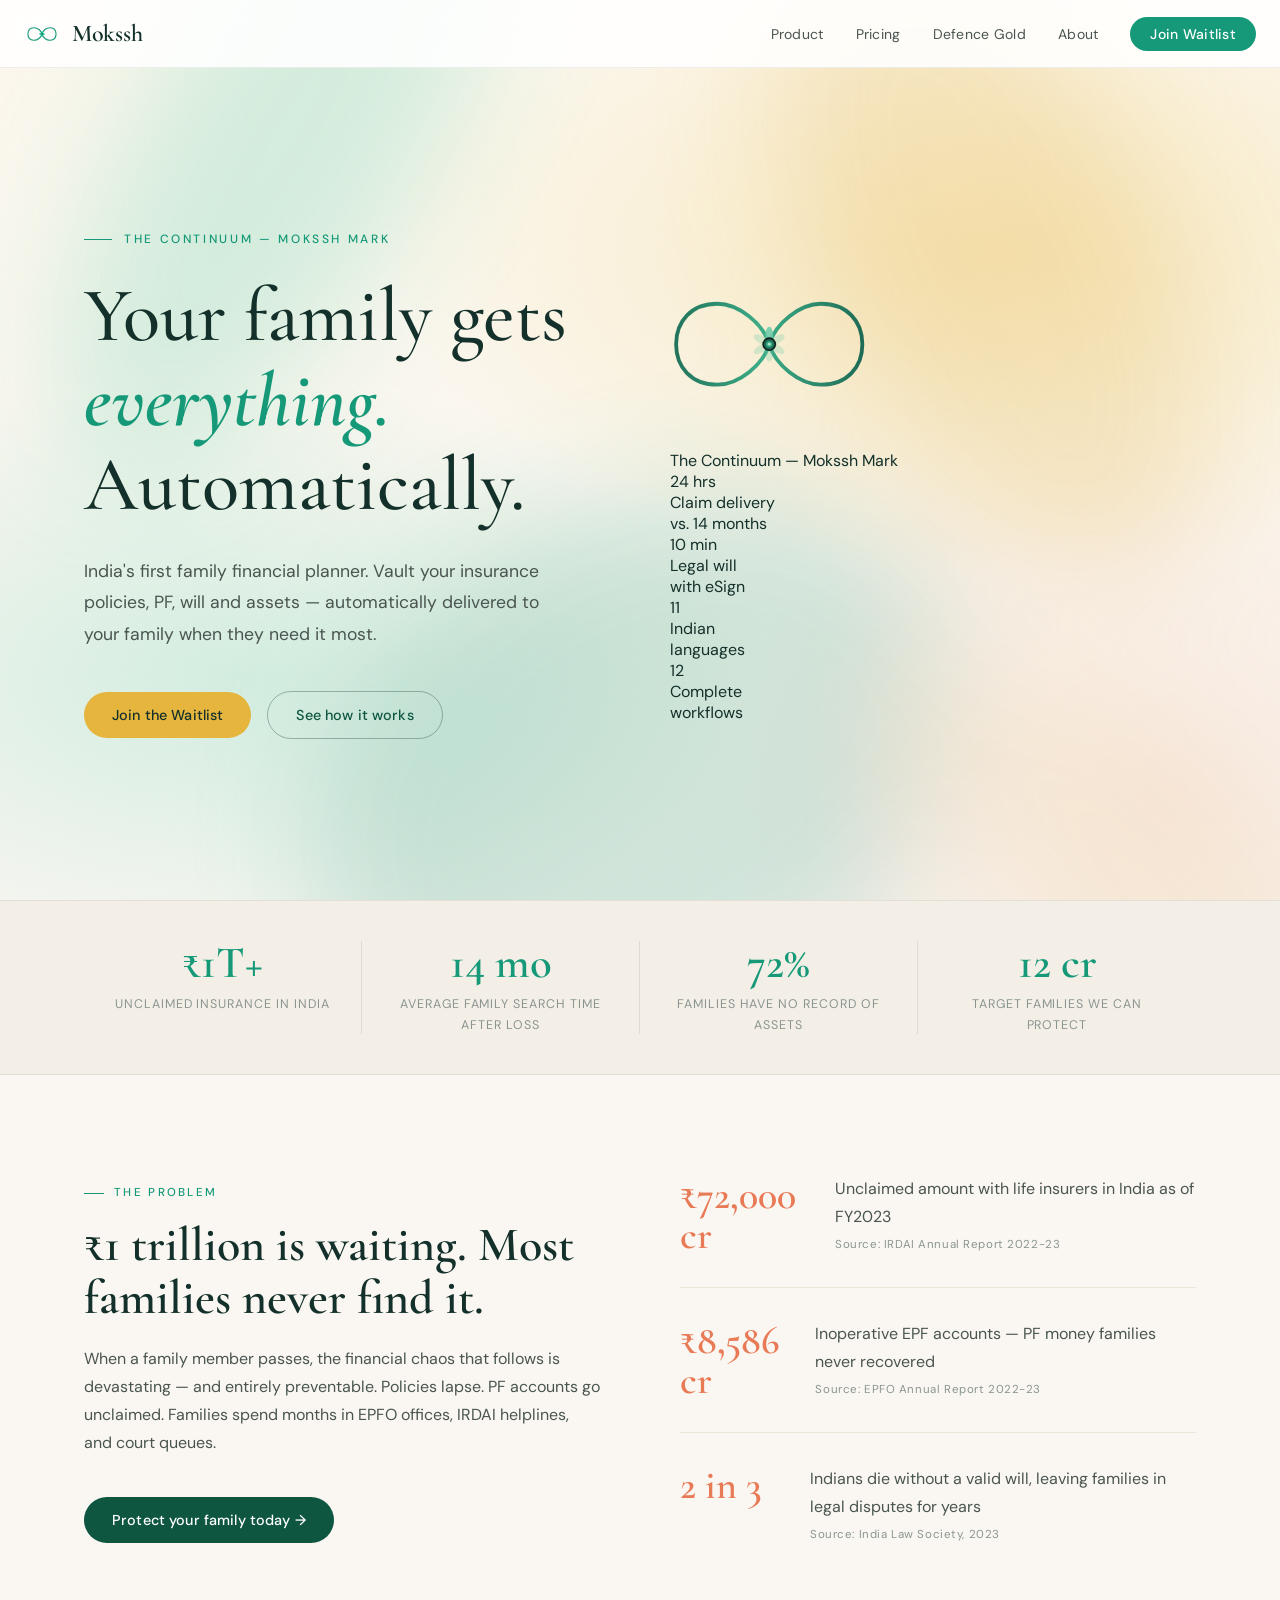
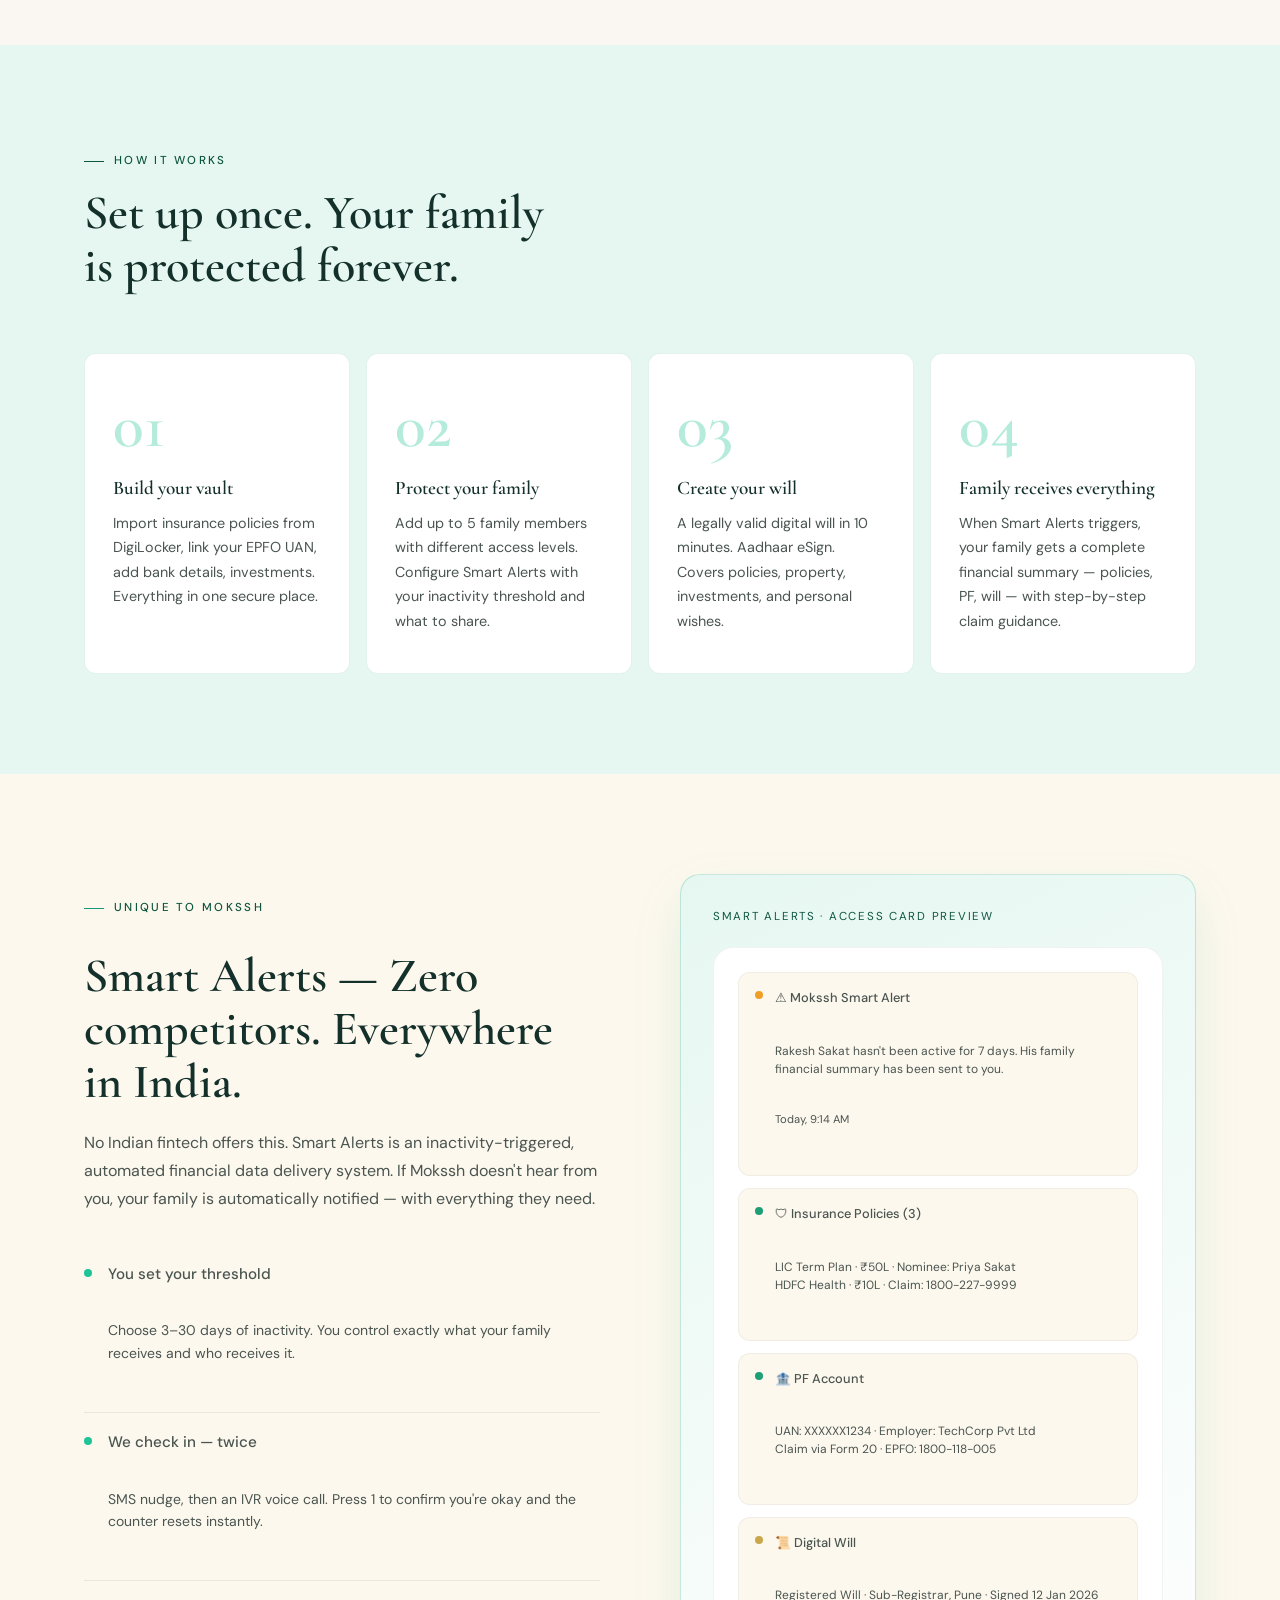
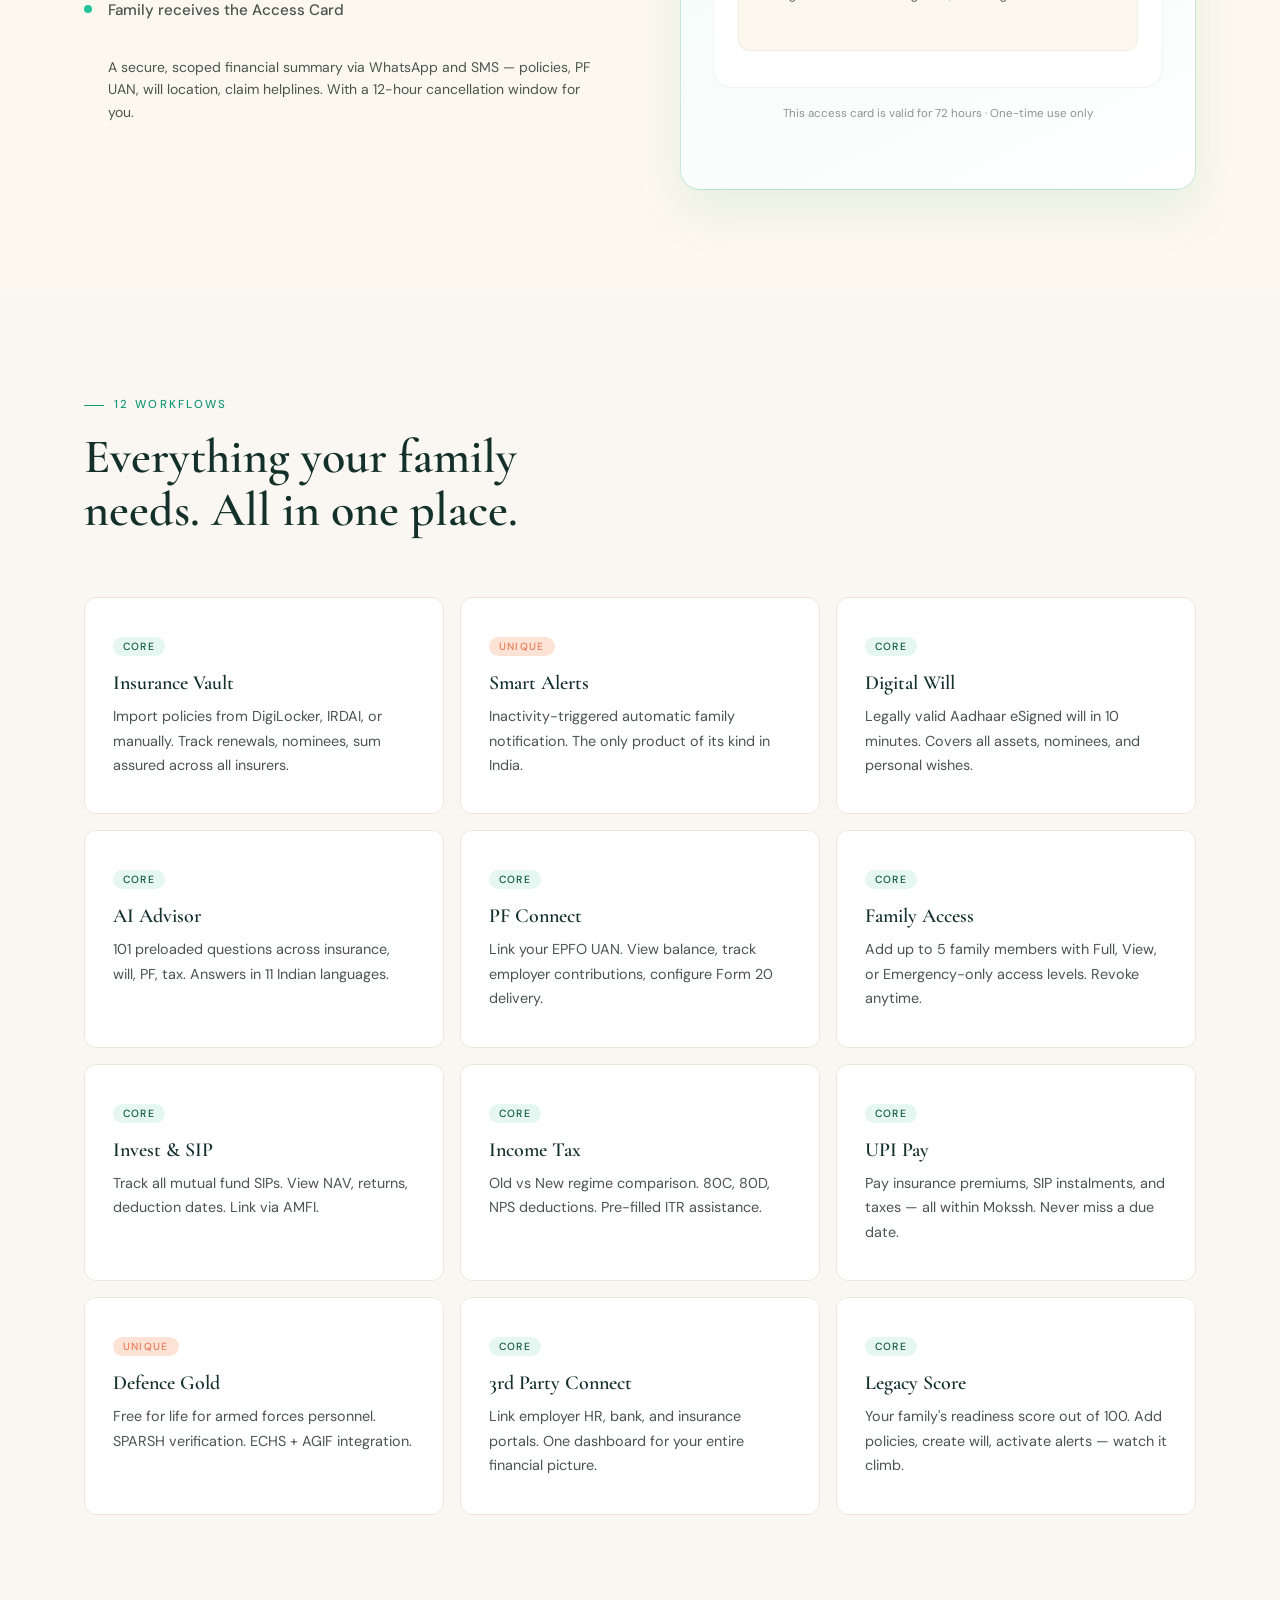
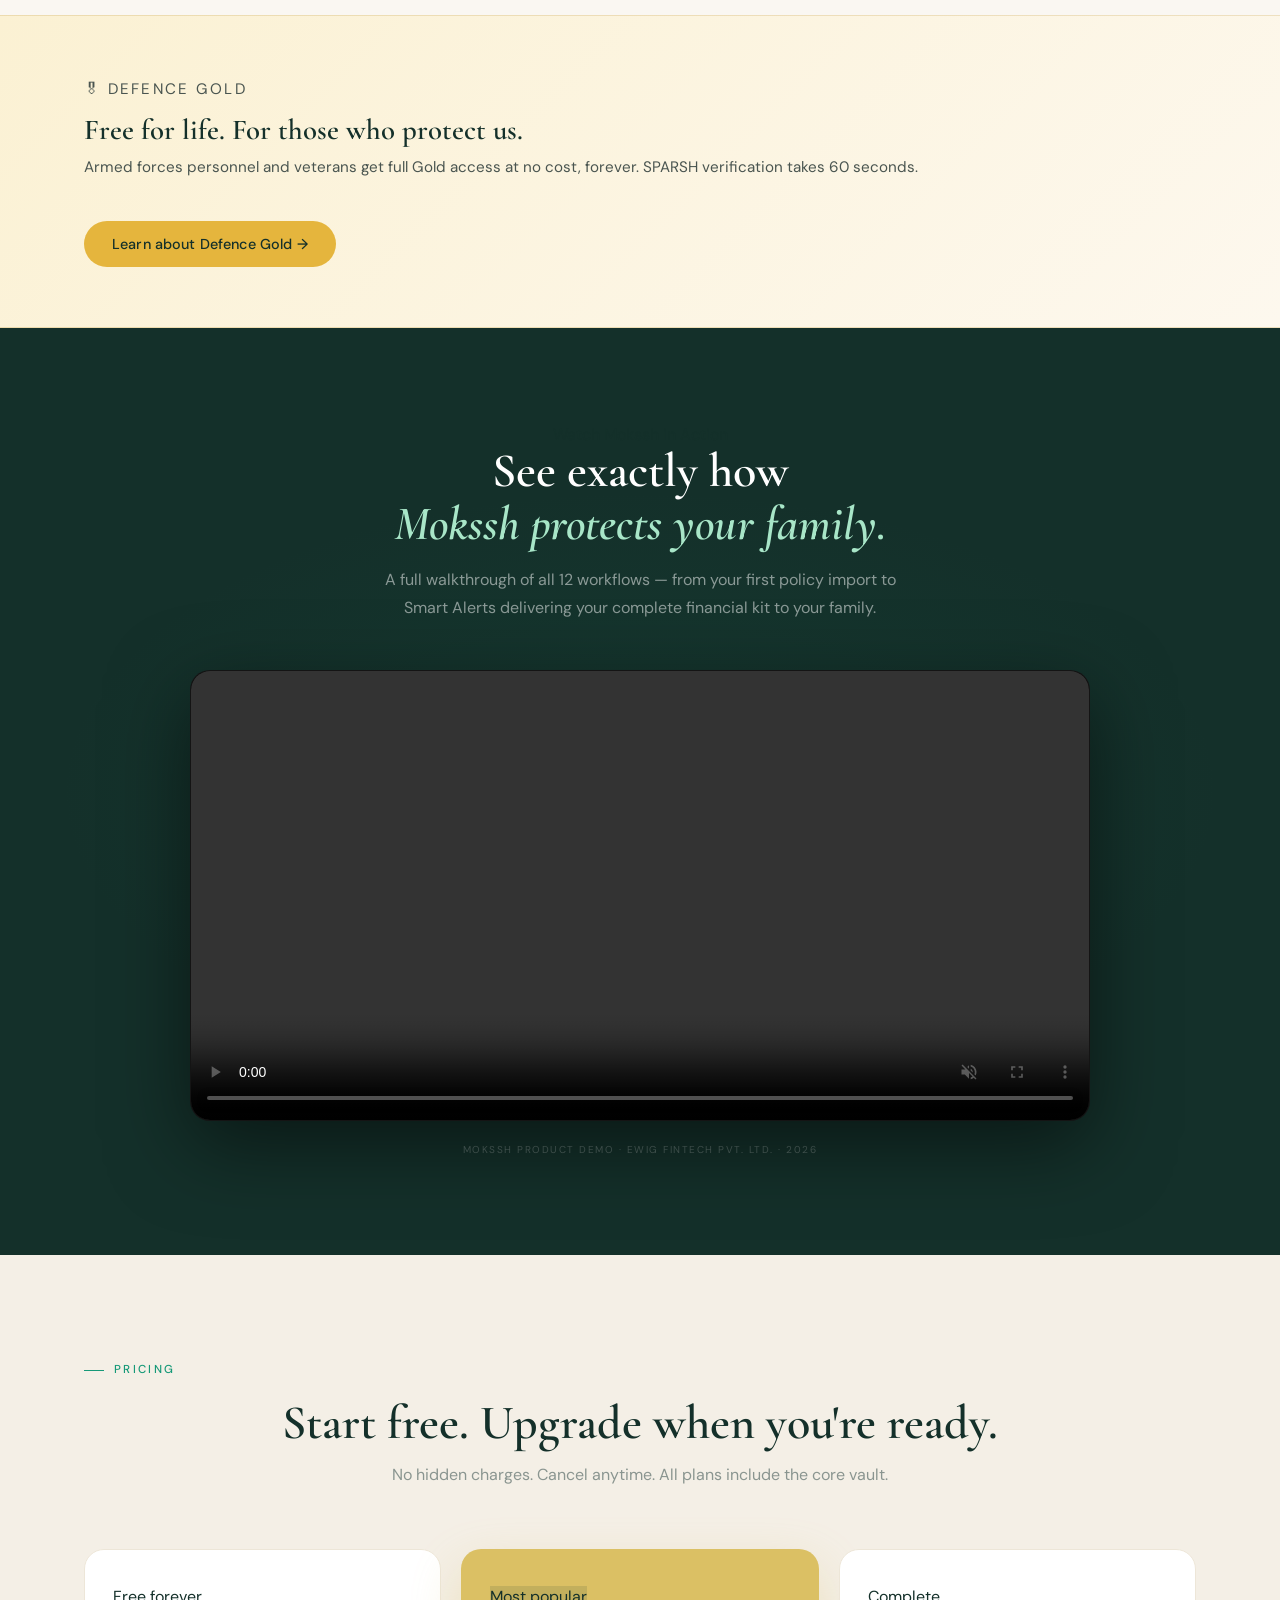
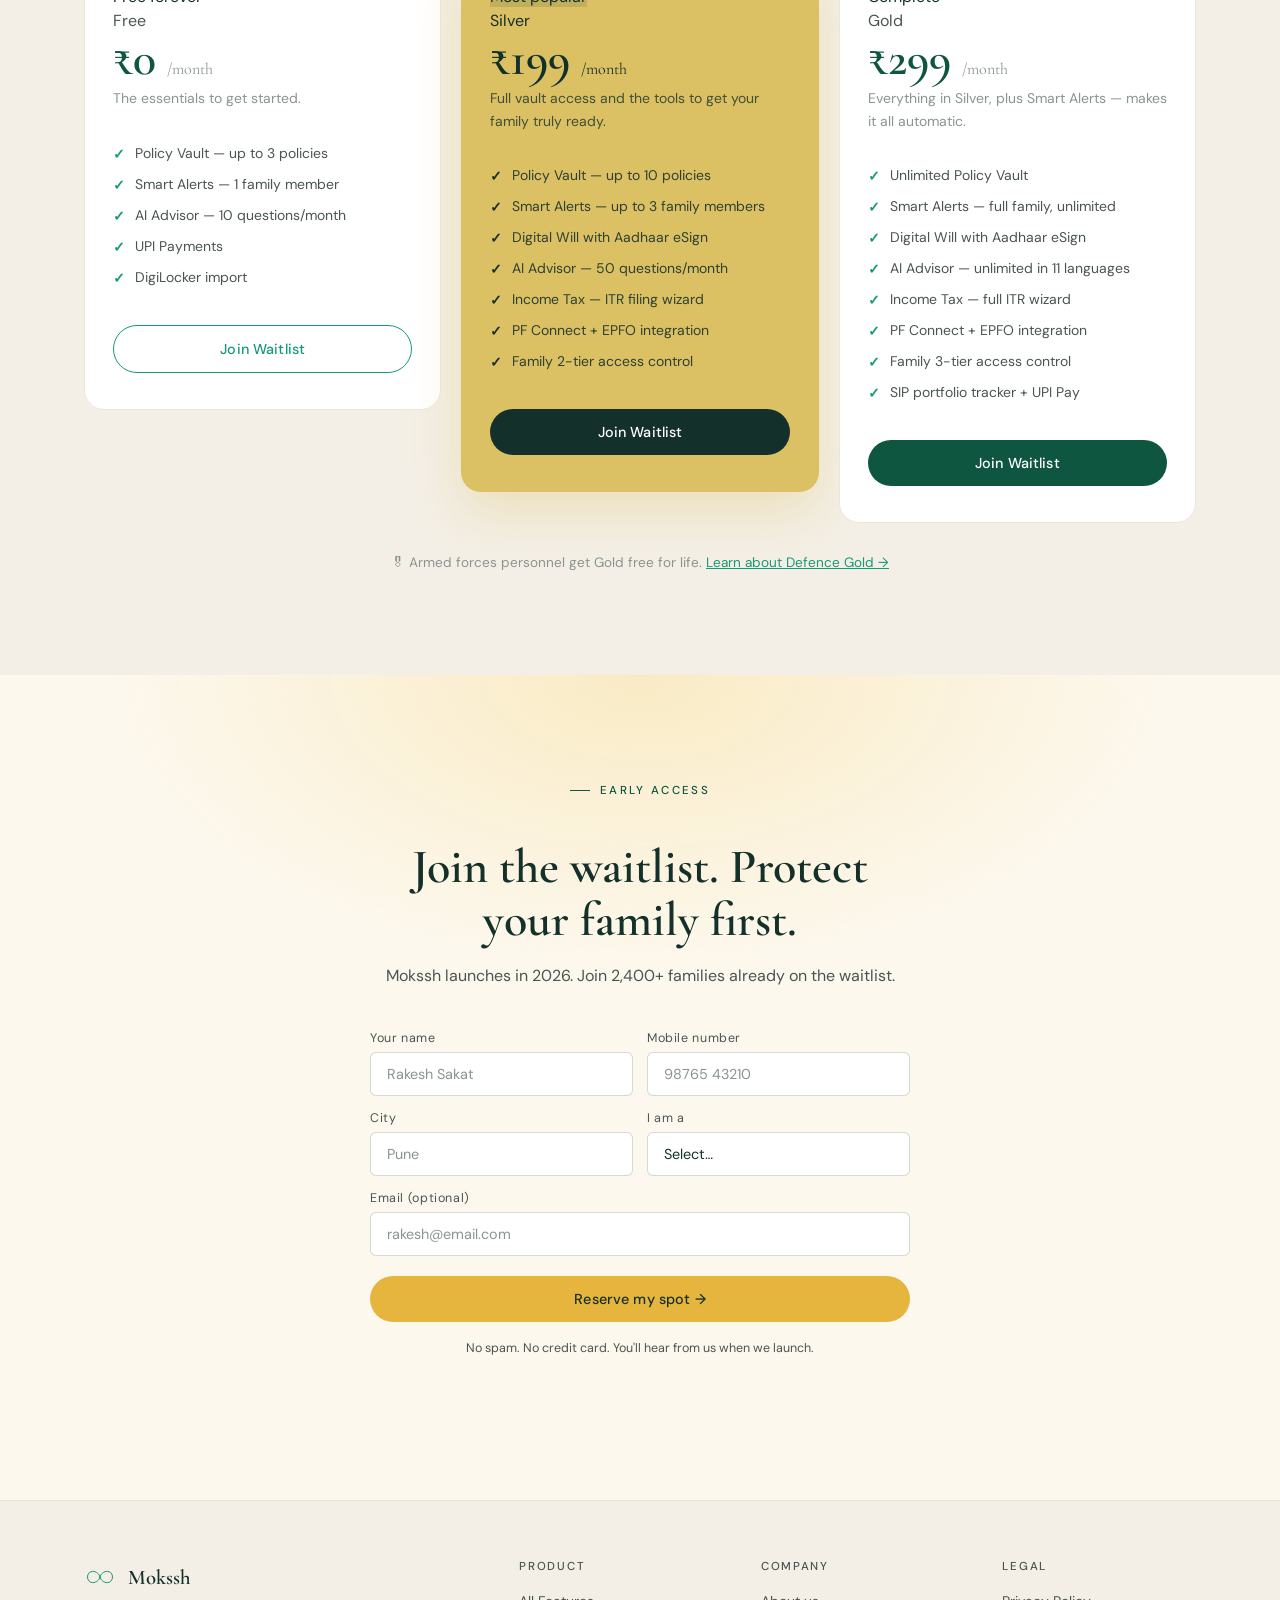
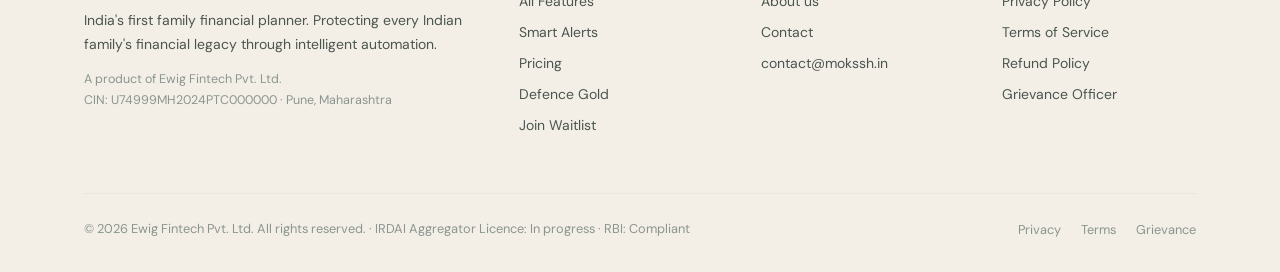
==== commit 824a7272: "Update hero section 13-45" ====
--- a/index.html
+++ b/index.html
@@ -23,27 +23,55 @@
           <a href="#smart-alerts" class="btn btn-outline">See how it works</a>
         </div>
       </div>
-      <div class="hero-visual">
-        <div class="hero-mark-wrap">
-          <div class="hero-ring"></div>
-          <div class="hero-ring"></div>
-          <div class="hero-ring"></div>
-          <svg class="hero-mark-svg" viewBox="0 0 240 160" fill="none">
-            <path d="M120,80 C116,64 99.2,51.2 79.2,52 C59.2,52.8 48,66 48,80 C48,94 59.2,107.2 79.2,108 C99.2,108.8 116,96 120,80 C124,64 140.8,51.2 160.8,52 C180.8,52.8 192,66 192,80 C192,94 180.8,107.2 160.8,108 C140.8,108.8 124,96 120,80 Z" stroke="#169978" stroke-width="5" stroke-linecap="round"/>
-            <ellipse cx="120" cy="74" rx="5.5" ry="8.5" fill="#1FC498" opacity="0.9"/>
-            <ellipse cx="120" cy="86" rx="5.5" ry="8.5" fill="#1FC498" opacity="0.9"/>
-            <ellipse cx="113" cy="80" rx="8.5" ry="5.5" fill="#1FC498" opacity="0.9"/>
-            <ellipse cx="127" cy="80" rx="8.5" ry="5.5" fill="#1FC498" opacity="0.9"/>
-            <circle cx="120" cy="80" r="8" fill="#169978"/>
-            <circle cx="120" cy="80" r="4" fill="#0E5640"/>
-            <circle cx="120" cy="80" r="1.8" fill="#B5EBDB"/>
+      
+      <div class="how-visual">
+        <div class="how-mark">
+          <svg width="200" height="200" viewBox="10 5 262 122" fill="none">
+            <defs>
+              <linearGradient id="lg1" x1="0" y1="0" x2="262" y2="0" gradientUnits="userSpaceOnUse">
+                <stop offset="0%" stop-color="#1E6B55"/>
+                <stop offset="50%" stop-color="#3DAD87"/>
+                <stop offset="100%" stop-color="#1E6B55"/>
+              </linearGradient>
+            </defs>
+            <path d="M140,65 C132,38 100,12 72,12 C38,12 18,35 18,65 C18,95 38,118 72,118 C100,118 132,92 140,65 Z" fill="none" stroke="url(#lg1)" stroke-width="5" stroke-linecap="round"/>
+            <path d="M140,65 C148,92 180,118 208,118 C242,118 262,95 262,65 C262,35 242,12 208,12 C180,12 148,38 140,65 Z" fill="none" stroke="url(#lg1)" stroke-width="5" stroke-linecap="round"/>
+            <g transform="translate(140,65)">
+              <ellipse cx="0" cy="-12" rx="5" ry="11" fill="#6FCBA8" opacity="0.9"/>
+              <ellipse cx="0" cy="-12" rx="5" ry="11" fill="#6FCBA8" opacity="0.28" transform="rotate(60)"/>
+              <ellipse cx="0" cy="-12" rx="5" ry="11" fill="#6FCBA8" opacity="0.28" transform="rotate(120)"/>
+              <ellipse cx="0" cy="-12" rx="5" ry="11" fill="#6FCBA8" opacity="0.28" transform="rotate(180)"/>
+              <ellipse cx="0" cy="-12" rx="5" ry="11" fill="#6FCBA8" opacity="0.28" transform="rotate(240)"/>
+              <ellipse cx="0" cy="-12" rx="5" ry="11" fill="#6FCBA8" opacity="0.28" transform="rotate(300)"/>
+              <circle r="9" fill="#0C1C19"/><circle r="7" fill="#1E6B55"/><circle r="4" fill="#3DAD87"/><circle r="1.8" fill="#A8E6C8"/>
+            </g>
           </svg>
-        </div>
-      </div>
-    </div>
-  </div>
-</section>
-
+          <div class="how-mark-label">The Continuum — Mokssh Mark</div>
+        </div>
+        
+        <div class="how-stat-row">
+          <div class="how-stat">
+            <div class="how-stat-v">24 hrs</div>
+            <div class="how-stat-l">Claim delivery<br>vs. 14 months</div>
+          </div>
+          <div class="how-stat">
+            <div class="how-stat-v">10 min</div>
+            <div class="how-stat-l">Legal will<br>with eSign</div>
+          </div>
+          <div class="how-stat">
+            <div class="how-stat-v">11</div>
+            <div class="how-stat-l">Indian<br>languages</div>
+          </div>
+          <div class="how-stat">
+            <div class="how-stat-v">12</div>
+            <div class="how-stat-l">Complete<br>workflows</div>
+          </div>
+        </div>
+      </div>
+
+    </div>
+  </div>
+</section>
 <!-- STATS -->
 <div class="stats-bar">
   <div class="container">
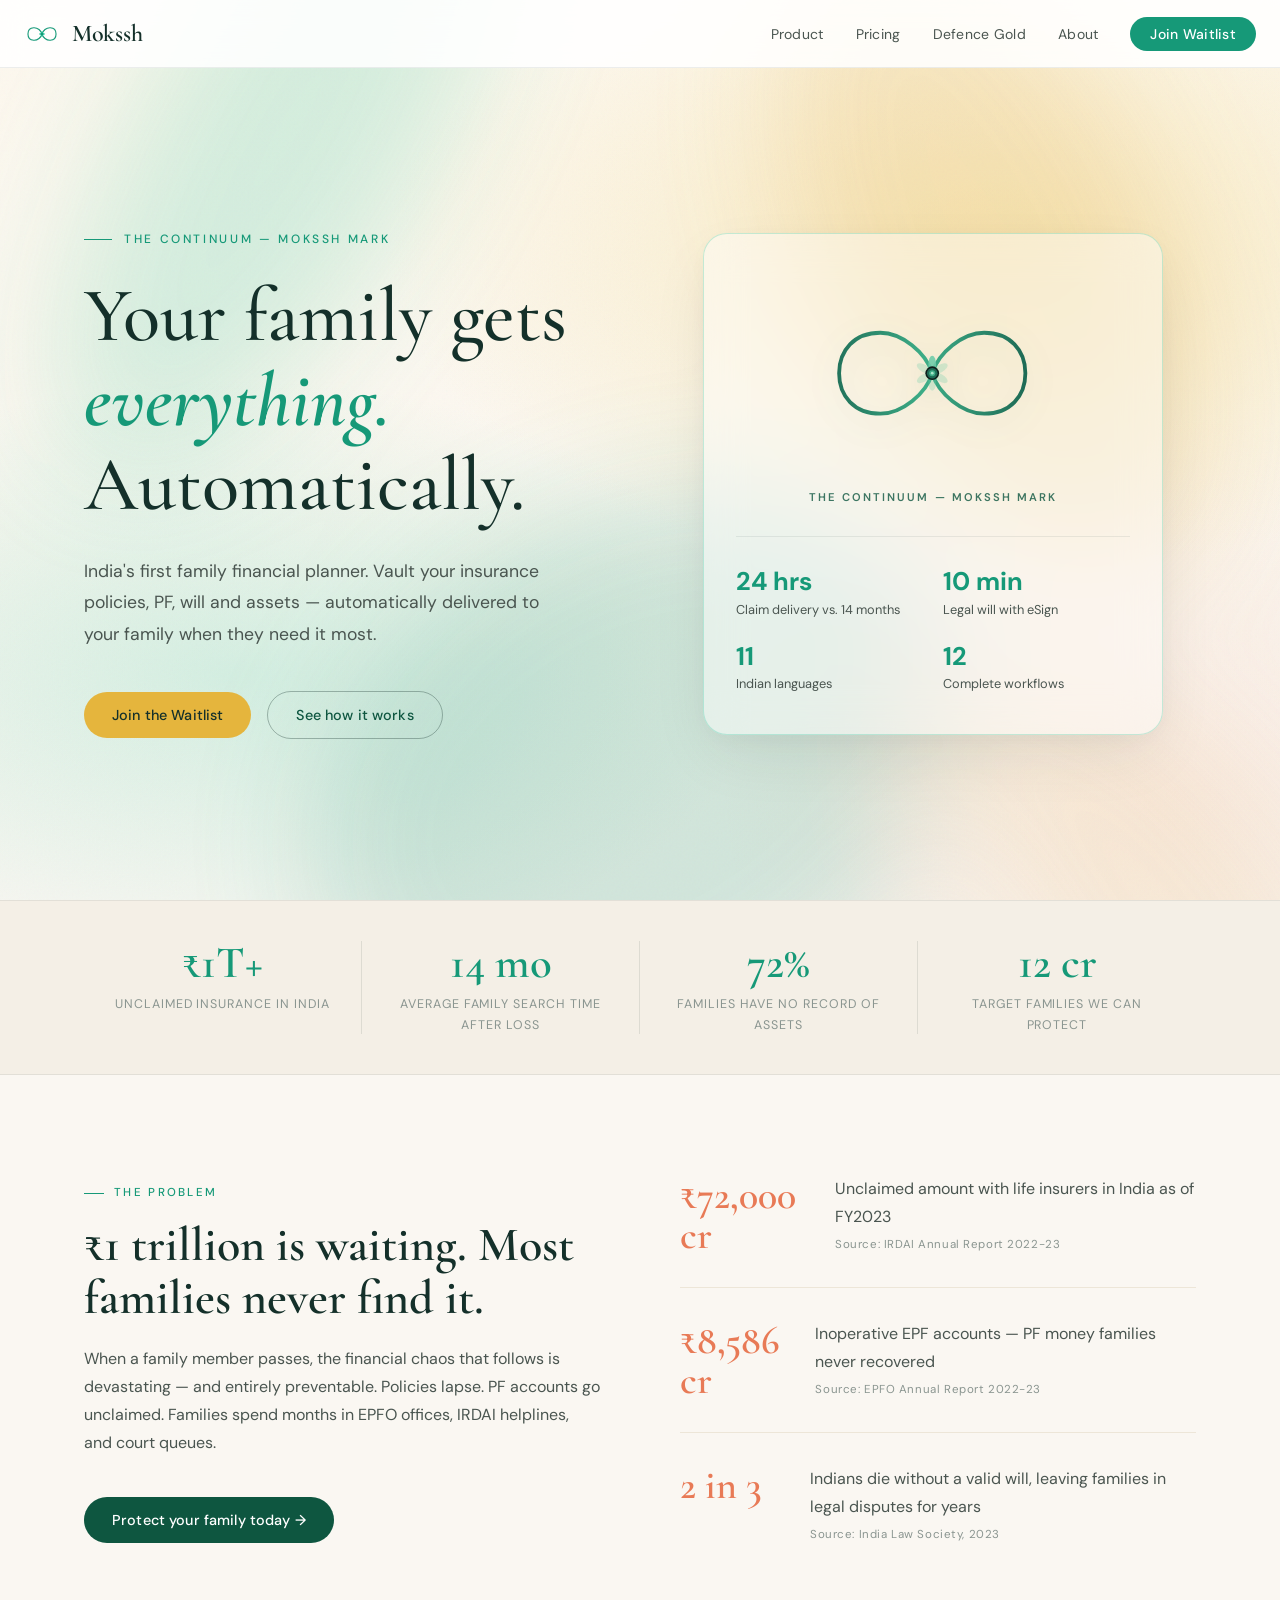
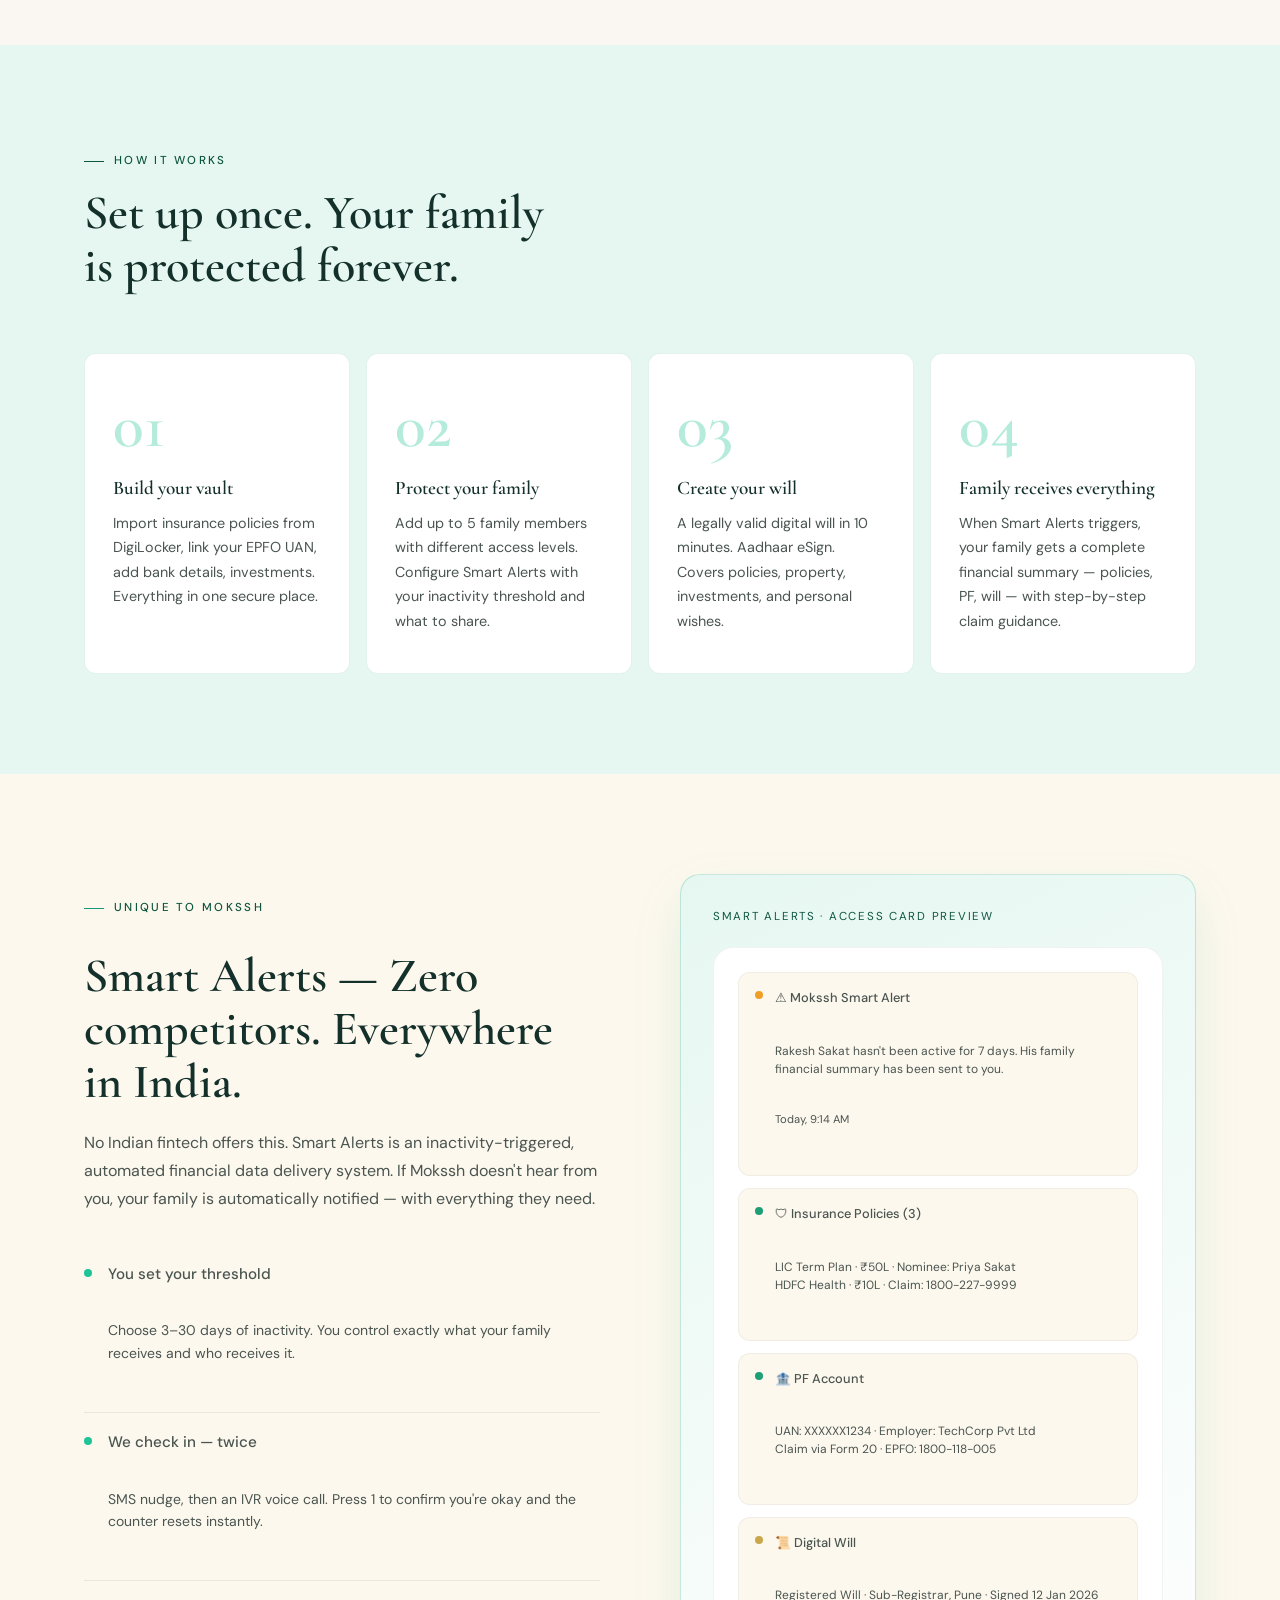
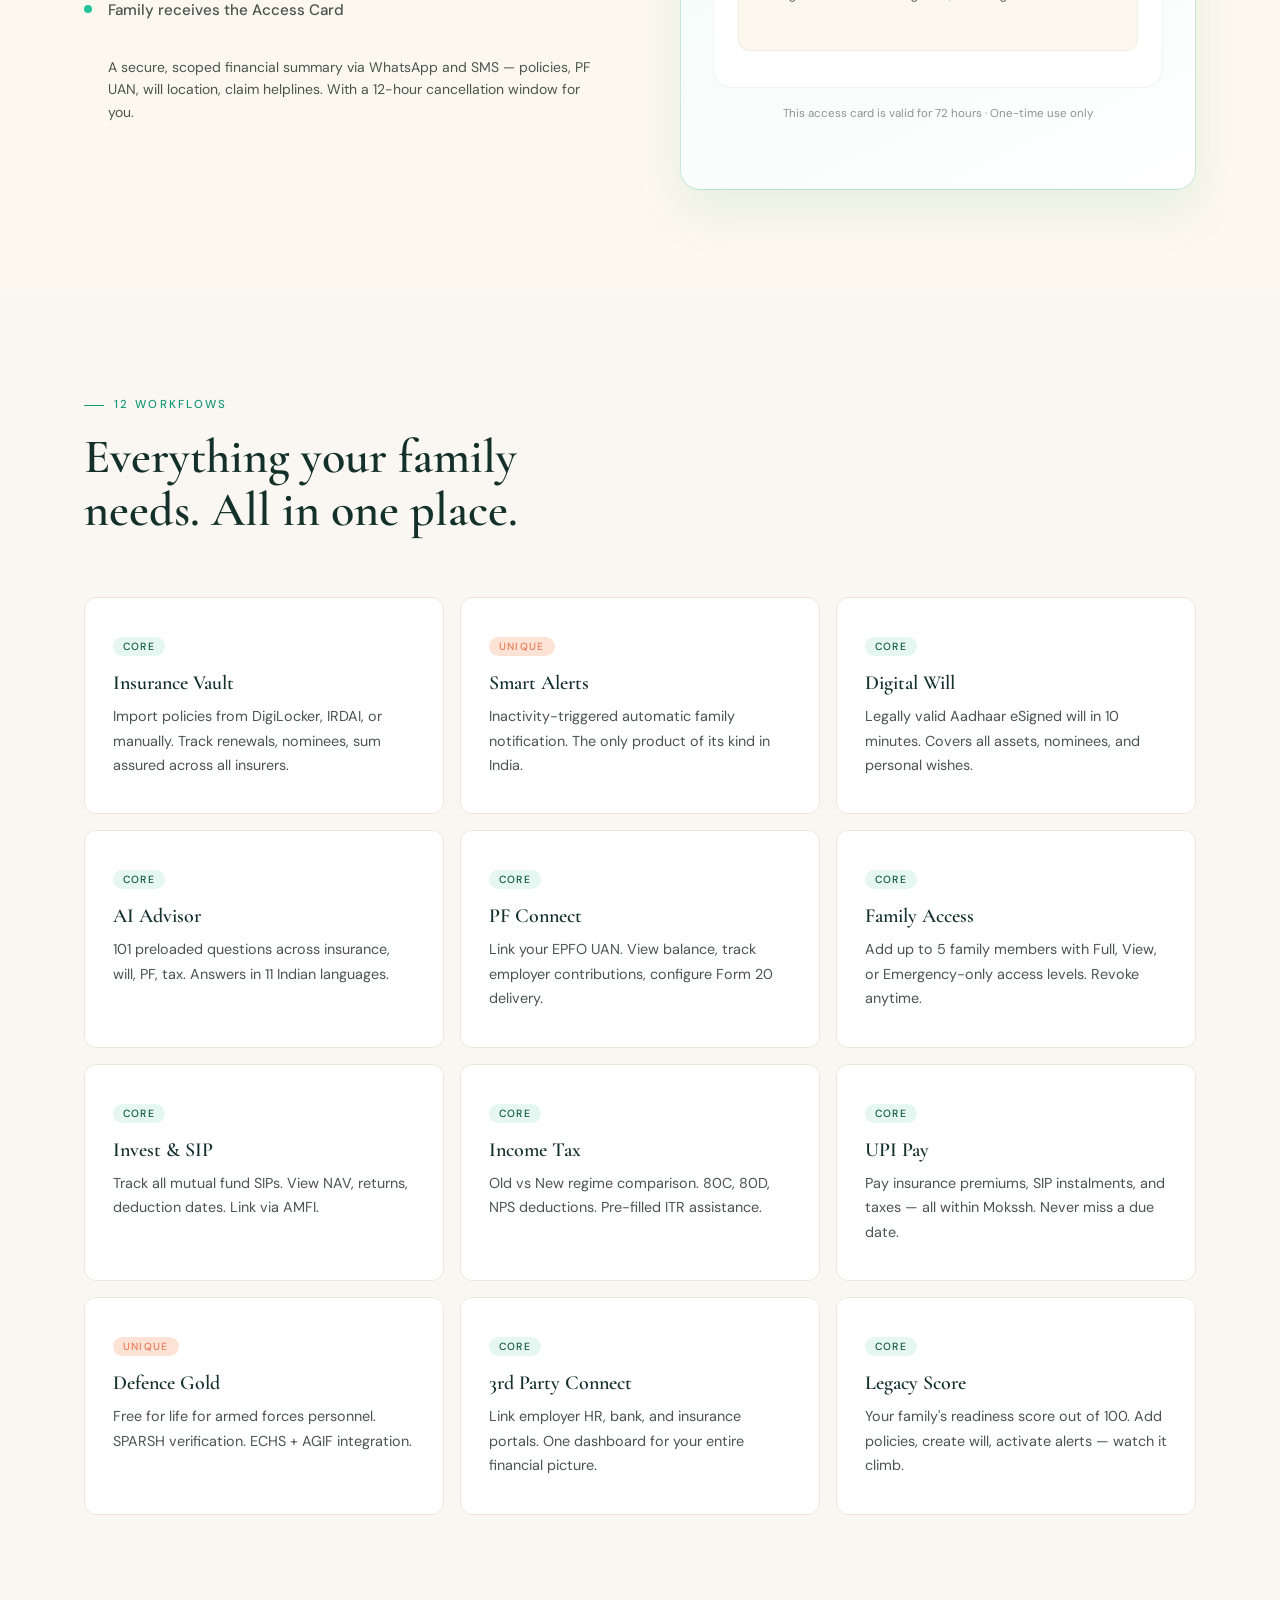
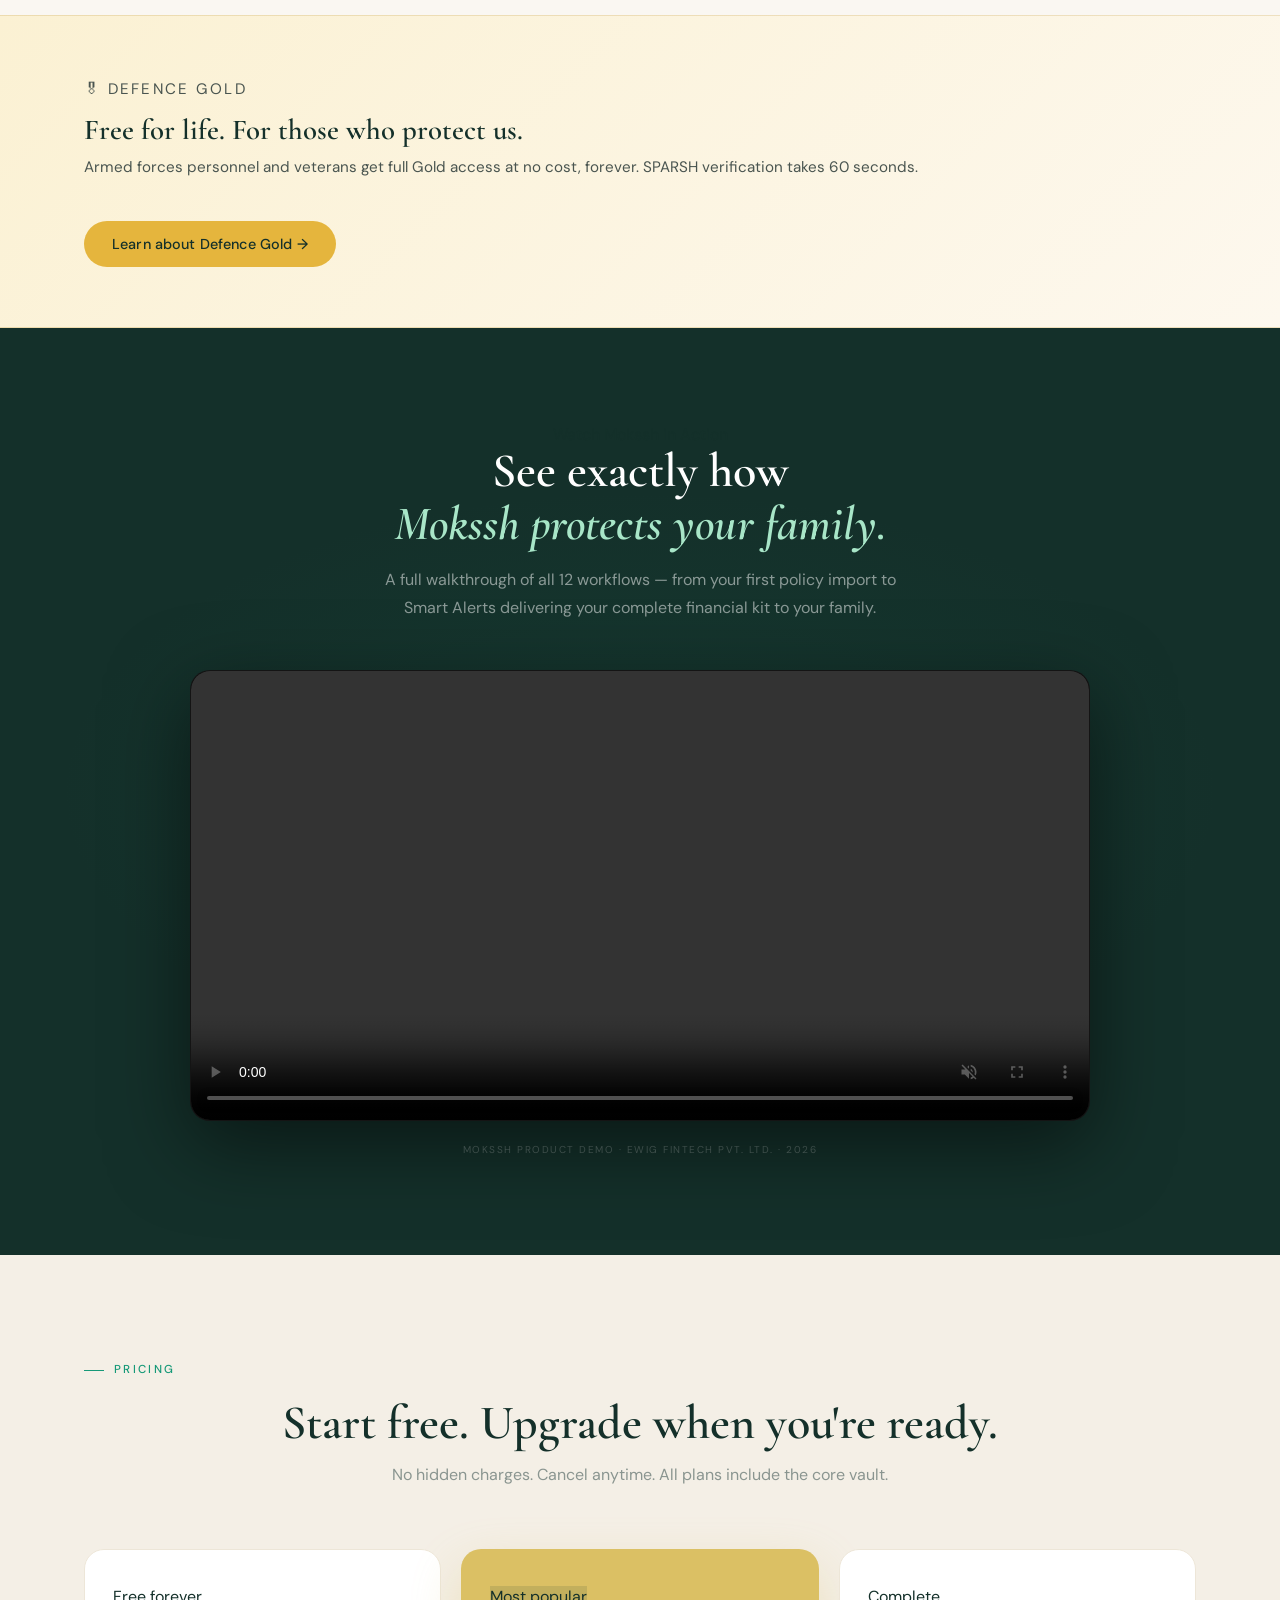
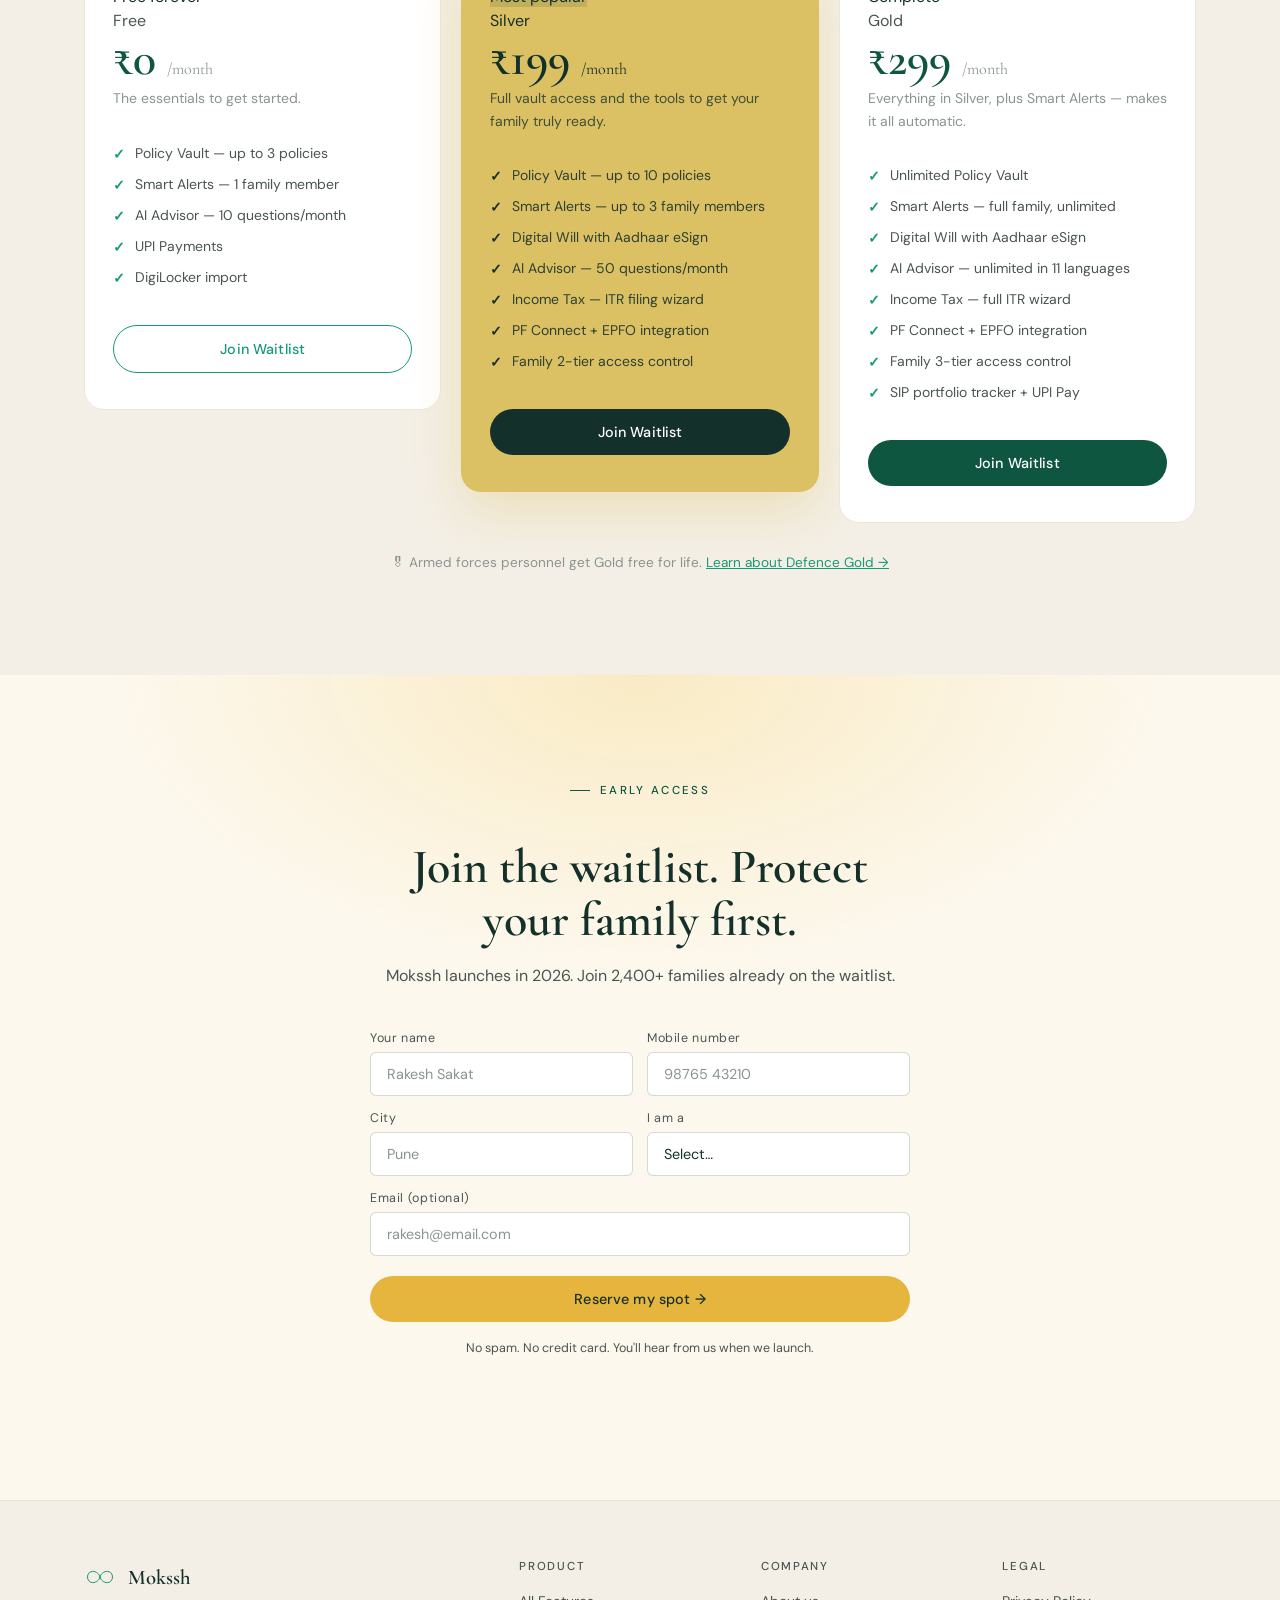
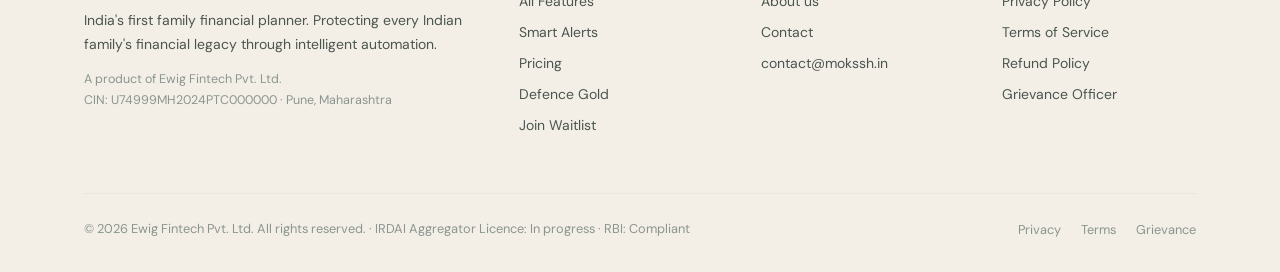
==== commit be5794b5: "Update index 13-74" ====
--- a/index.html
+++ b/index.html
@@ -11,7 +11,7 @@
 <div id="nav-placeholder"></div>
 
 <!-- HERO -->
-<section class="hero">
+  <section class="hero">
   <div class="container">
     <div class="hero-grid">
       <div>
@@ -52,19 +52,19 @@
         <div class="how-stat-row">
           <div class="how-stat">
             <div class="how-stat-v">24 hrs</div>
-            <div class="how-stat-l">Claim delivery<br>vs. 14 months</div>
+            <div class="how-stat-l">Claim delivery vs. 14 months</div>
           </div>
           <div class="how-stat">
             <div class="how-stat-v">10 min</div>
-            <div class="how-stat-l">Legal will<br>with eSign</div>
+            <div class="how-stat-l">Legal will with eSign</div>
           </div>
           <div class="how-stat">
             <div class="how-stat-v">11</div>
-            <div class="how-stat-l">Indian<br>languages</div>
+            <div class="how-stat-l">Indian languages</div>
           </div>
           <div class="how-stat">
             <div class="how-stat-v">12</div>
-            <div class="how-stat-l">Complete<br>workflows</div>
+            <div class="how-stat-l">Complete workflows</div>
           </div>
         </div>
       </div>
--- a/style.css
+++ b/style.css
@@ -130,6 +130,7 @@
   opacity: 0.035; pointer-events: none;
 }
 .hero > .container { position: relative; z-index: 2; }
+
 .hero-grid {
   display: grid; grid-template-columns: 1fr 1fr;
   gap: 60px; align-items: center;
@@ -160,6 +161,108 @@
 }
 .hero .btn-outline:hover { border-color: var(--teal-deep); background: rgba(20,48,42,0.04); color: var(--teal-deep); }
 
+/* --- CONTINUUM INTEGRATED CARD STYLES --- */
+.hero-grid .how-visual {
+  background: rgba(255, 255, 255, 0.45);
+  backdrop-filter: blur(20px);
+  -webkit-backdrop-filter: blur(20px);
+  border: 1px solid rgba(31, 196, 152, 0.25);
+  border-radius: 24px;
+  padding: 40px 32px;
+  width: 100%;
+  max-width: 460px;
+  margin: 0 auto;
+  align-self: center;
+  box-shadow: 
+    0 4px 24px -1px rgba(20, 48, 42, 0.04),
+    0 24px 64px -12px rgba(20, 48, 42, 0.1);
+  display: flex;
+  flex-direction: column;
+  align-items: center;
+  gap: 32px;
+  box-sizing: border-box;
+}
+
+.how-mark {
+  display: flex;
+  flex-direction: column;
+  align-items: center;
+  gap: 16px;
+  width: 100%;
+}
+
+.how-mark svg {
+  display: block;
+  max-width: 100%;
+  height: auto;
+  filter: drop-shadow(0 8px 16px rgba(30, 107, 85, 0.12));
+}
+
+.how-mark-label {
+  font-family: 'DM Sans', sans-serif;
+  font-size: 0.7rem;
+  font-weight: 600;
+  letter-spacing: 0.18em;
+  text-transform: uppercase;
+  color: var(--teal-deep, #14302a);
+  opacity: 0.8;
+}
+
+.how-stat-row {
+  display: grid;
+  grid-template-columns: repeat(2, 1fr);
+  row-gap: 24px;
+  column-gap: 20px;
+  width: 100%;
+  border-top: 1px solid rgba(20, 48, 42, 0.08);
+  padding-top: 32px;
+}
+
+.how-stat {
+  display: flex;
+  flex-direction: column;
+  gap: 6px;
+}
+
+.how-stat-v {
+  font-family: 'DM Sans', sans-serif;
+  font-size: 1.6rem;
+  font-weight: 700;
+  color: var(--teal-mid, #169978);
+  line-height: 1;
+}
+
+.how-stat-l {
+  font-family: 'DM Sans', sans-serif;
+  font-size: 0.8rem;
+  line-height: 1.45;
+  color: var(--ink-mid, #4a5552);
+  font-weight: 400;
+}
+
+/* Responsive Overrides */
+@media (max-width: 991px) {
+  .hero-grid {
+    grid-template-columns: 1fr;
+    gap: 48px;
+    padding: 40px 0;
+    text-align: center;
+  }
+  .hero-sub {
+    margin-left: auto;
+    margin-right: auto;
+  }
+  .hero-actions {
+    justify-content: center;
+  }
+}
+
+@media (max-width: 400px) {
+  .how-stat-row {
+    grid-template-columns: 1fr;
+    gap: 20px;
+  }
+}
 /* ─── BUTTONS ─── */
 .btn {
   display: inline-flex; align-items: center; gap: 8px;
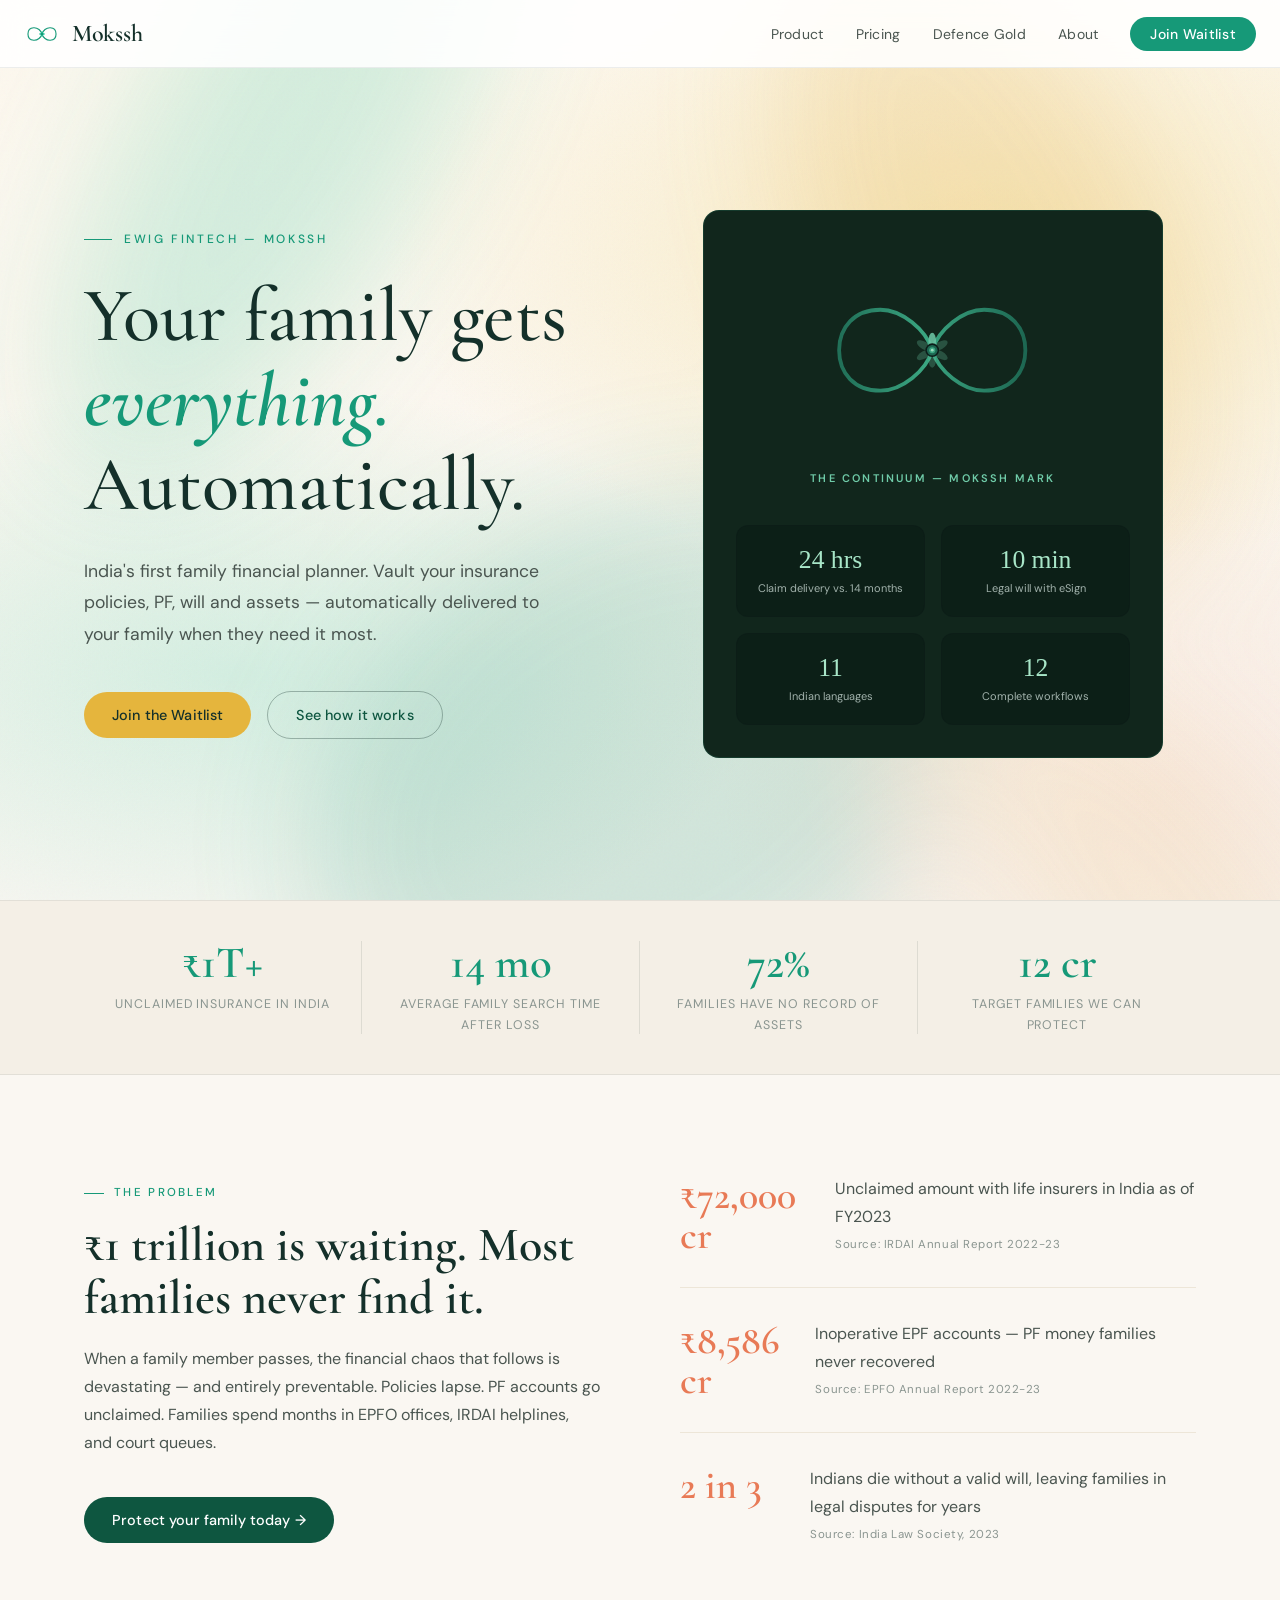
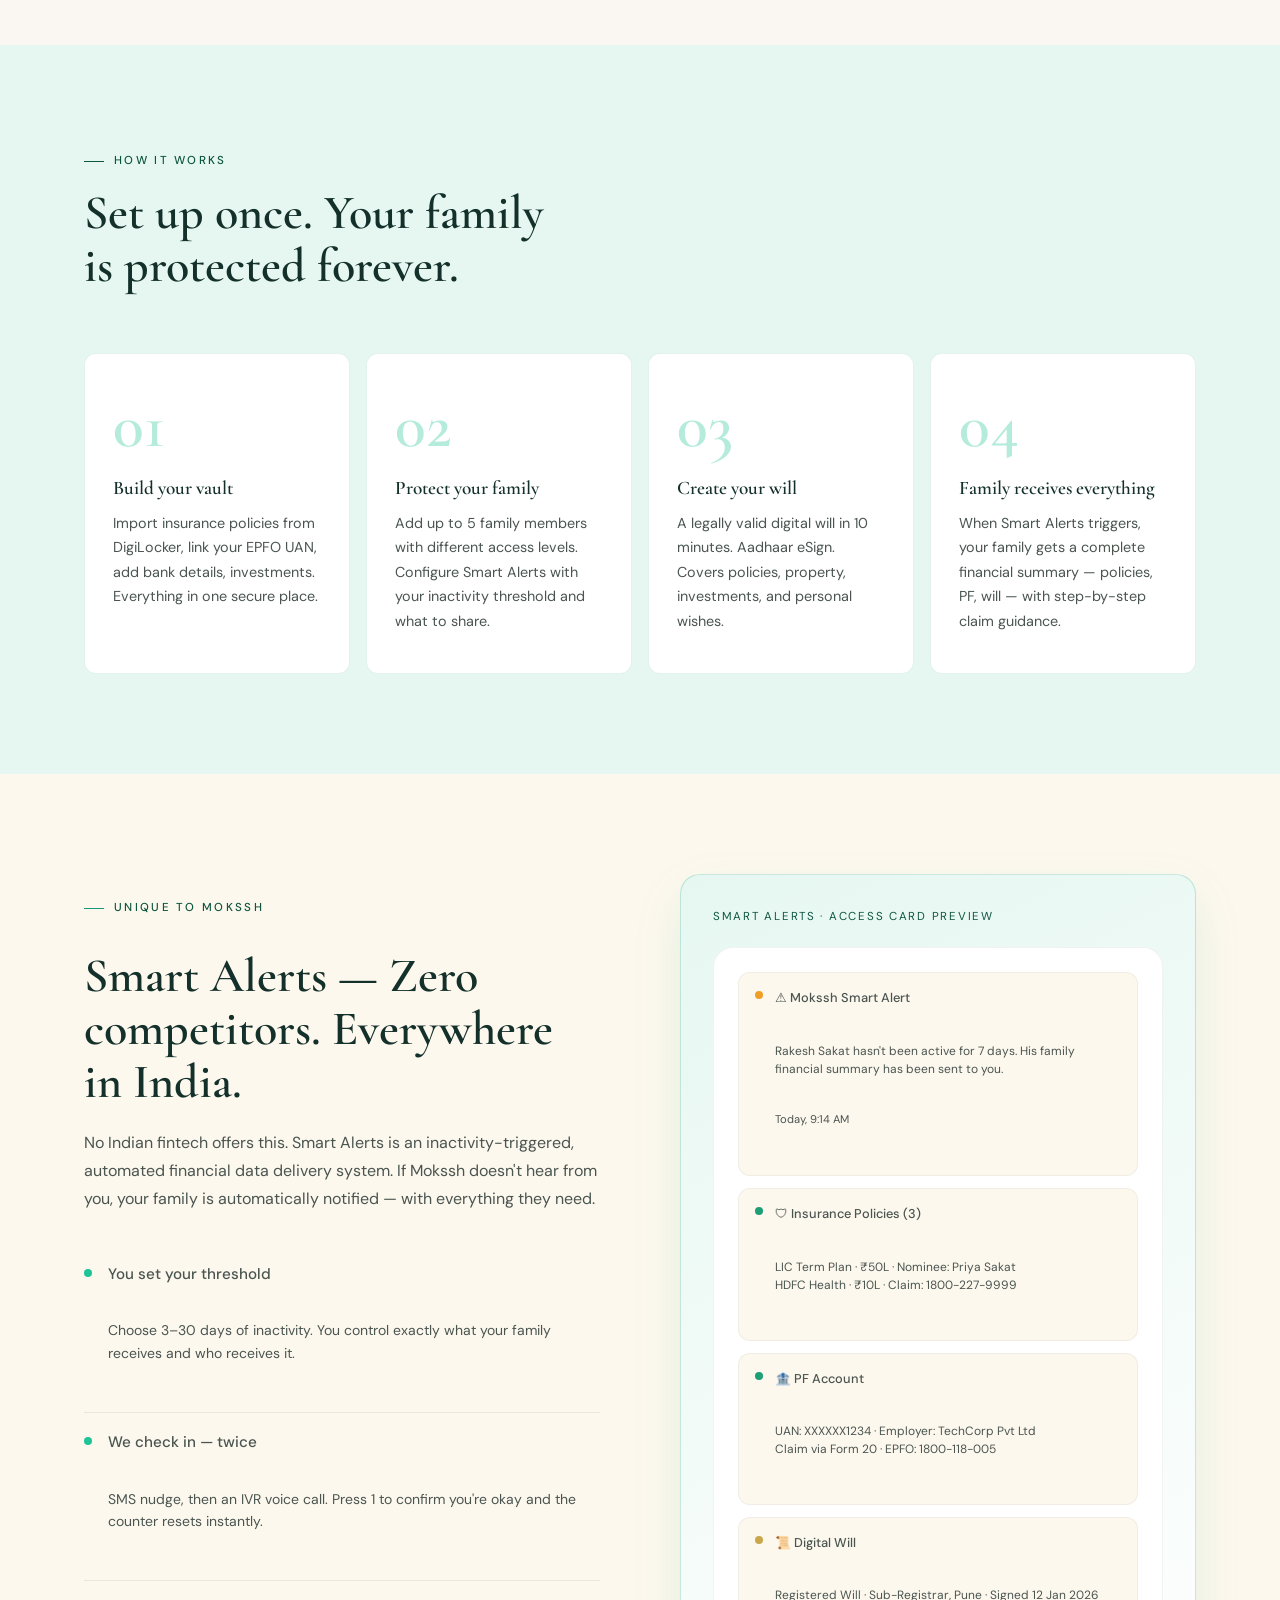
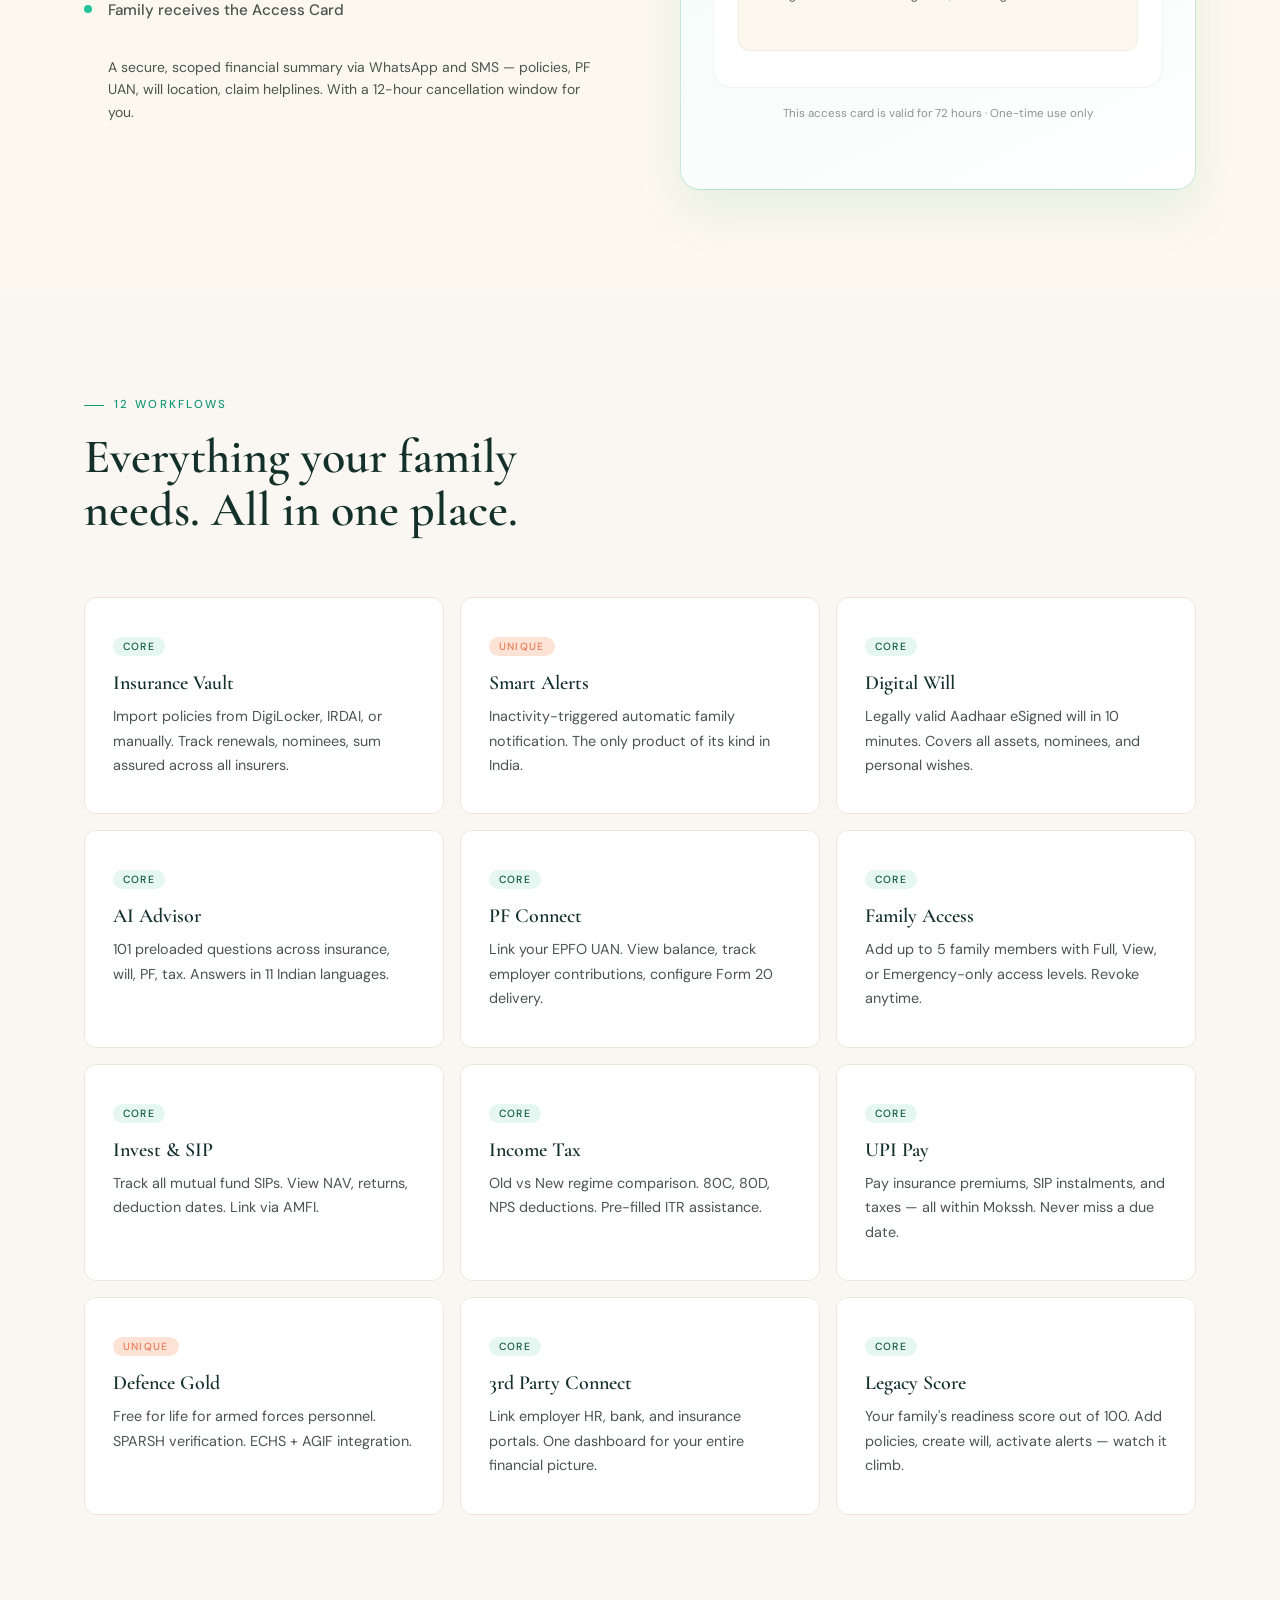
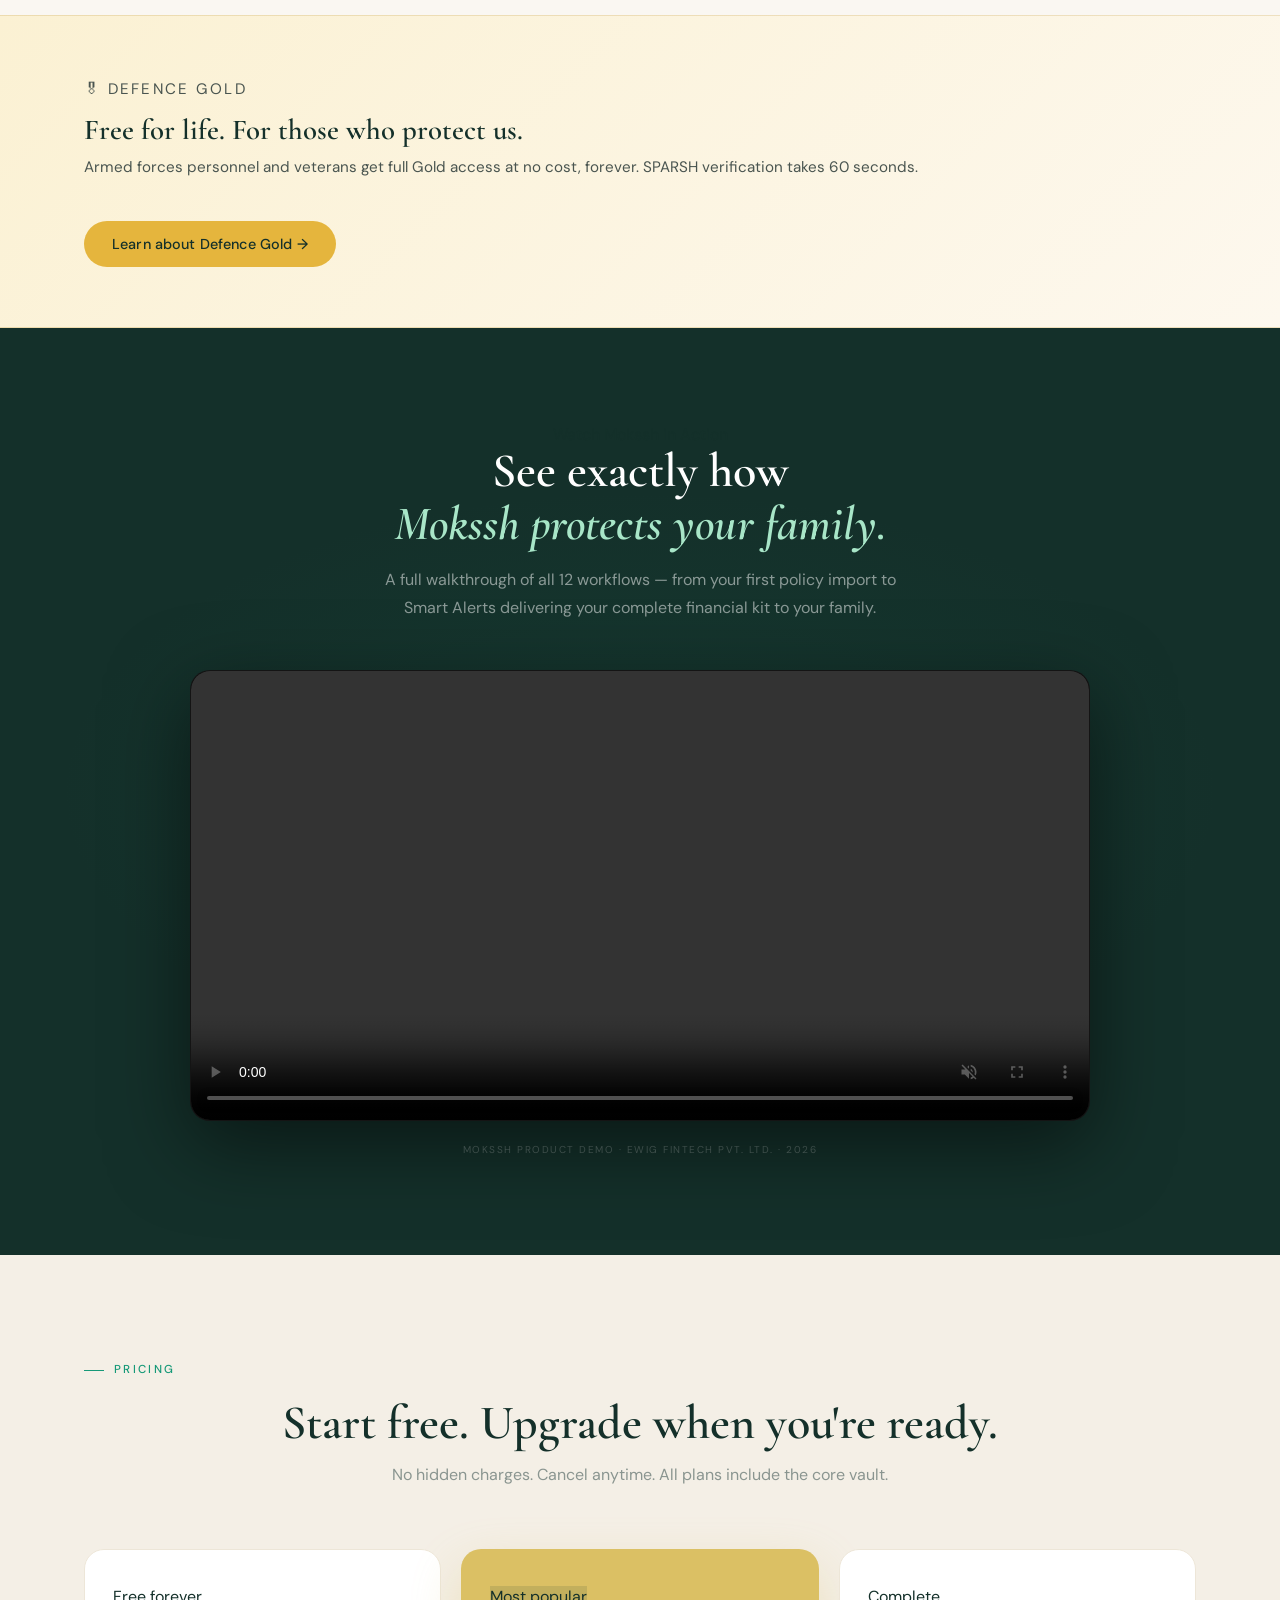
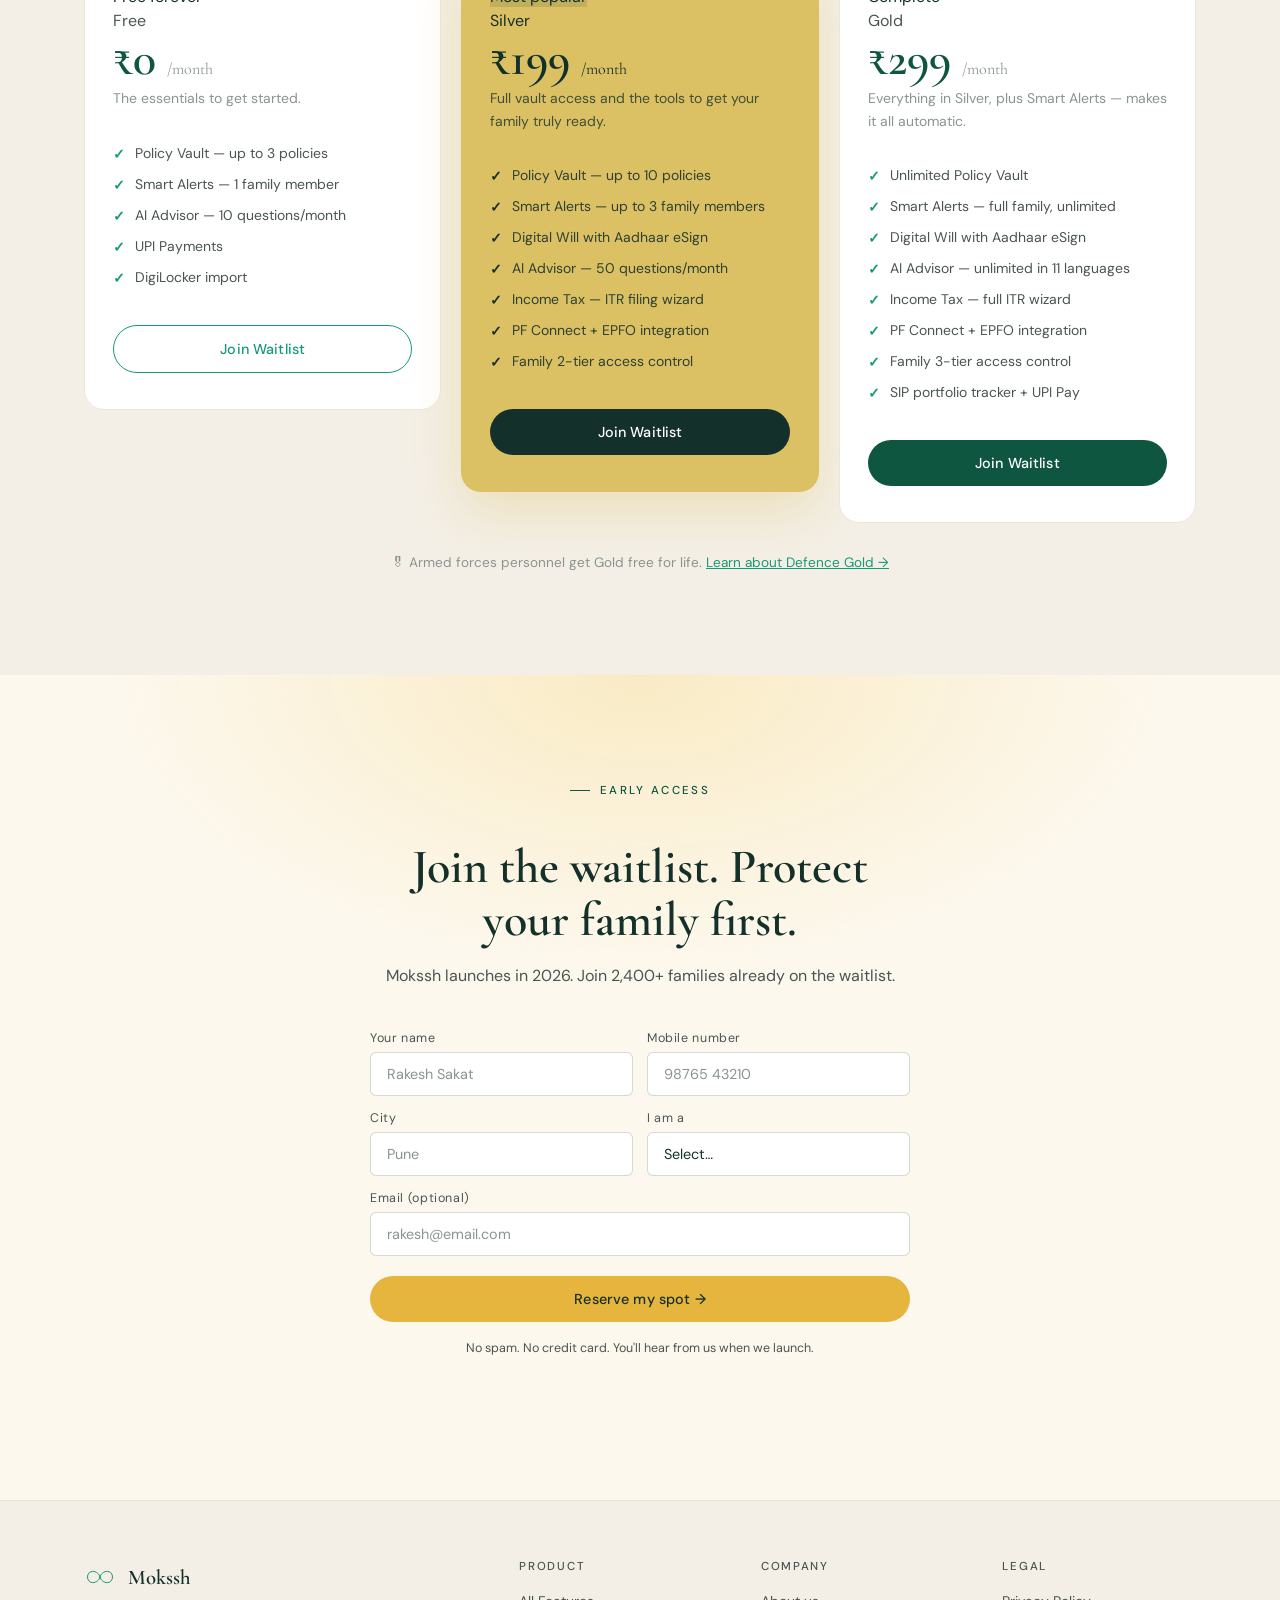
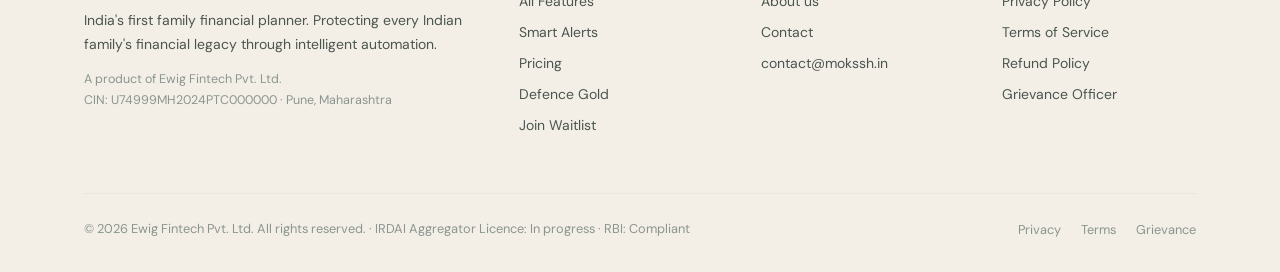
==== commit a61bfe67: "Update index.html" ====
--- a/index.html
+++ b/index.html
@@ -15,7 +15,7 @@
   <div class="container">
     <div class="hero-grid">
       <div>
-        <p class="hero-eyebrow">The Continuum — Mokssh Mark</p>
+        <p class="hero-eyebrow">Ewig Fintech — Mokssh </p>
         <h1>Your family gets <em>everything.</em> Automatically.</h1>
         <p class="hero-sub">India's first family financial planner. Vault your insurance policies, PF, will and assets — automatically delivered to your family when they need it most.</p>
         <div class="hero-actions">
--- a/style.css
+++ b/style.css
@@ -161,86 +161,90 @@
 }
 .hero .btn-outline:hover { border-color: var(--teal-deep); background: rgba(20,48,42,0.04); color: var(--teal-deep); }
 
-/* --- CONTINUUM INTEGRATED CARD STYLES --- */
-.hero-grid .how-visual {
-  background: rgba(255, 255, 255, 0.45);
-  backdrop-filter: blur(20px);
-  -webkit-backdrop-filter: blur(20px);
-  border: 1px solid rgba(31, 196, 152, 0.25);
-  border-radius: 24px;
-  padding: 40px 32px;
+/* --- BRAND NEW SPECIFICATION STYLES --- */
+
+/* Card Container Layout */
+.how-visual {
+  background-color: #11261c;
+  border: 1px solid rgba(30, 107, 85, 0.3);
+  border-radius: 1rem;
+  padding: 2.5rem 2rem 2rem 2rem;
+  display: flex;
+  flex-direction: column;
+  align-items: center;
+  justify-content: space-between;
+  min-height: 480px;
   width: 100%;
   max-width: 460px;
   margin: 0 auto;
-  align-self: center;
-  box-shadow: 
-    0 4px 24px -1px rgba(20, 48, 42, 0.04),
-    0 24px 64px -12px rgba(20, 48, 42, 0.1);
+  box-sizing: border-box;
+}
+
+/* 1. Top Section: Continuum Mark Graphic & Label */
+.how-mark {
+  width: 100%;
   display: flex;
   flex-direction: column;
   align-items: center;
-  gap: 32px;
-  box-sizing: border-box;
-}
-
-.how-mark {
+  justify-content: center;
+  margin-bottom: 2.5rem; /* Pushes the graphic cleanly above the grid */
+}
+
+.how-mark svg {
+  max-width: 100%;
+  height: auto;
+  opacity: 0.95;
+}
+
+.how-mark-label {
+  font-family: inherit;
+  font-size: 11px;
+  letter-spacing: 0.2em;
+  text-transform: uppercase;
+  color: #6FCBA8;
+  font-weight: 600;
+  margin-top: 1.25rem;
+  text-align: center;
+}
+
+/* 2. Bottom Section: 4 Tiles Grid Layout */
+.how-stat-row {
+  width: 100%;
+  display: grid;
+  grid-template-columns: repeat(2, 1fr); /* Forms the 2x2 grid */
+  gap: 1rem;
+}
+
+/* Individual Tiles Style */
+.how-stat {
+  background-color: rgba(11, 27, 20, 0.6);
+  border: 1px solid rgba(12, 28, 25, 0.5);
+  border-radius: 0.75rem;
+  padding: 1.2rem 1rem;
+  text-align: center;
   display: flex;
   flex-direction: column;
-  align-items: center;
-  gap: 16px;
-  width: 100%;
-}
-
-.how-mark svg {
-  display: block;
-  max-width: 100%;
-  height: auto;
-  filter: drop-shadow(0 8px 16px rgba(30, 107, 85, 0.12));
-}
-
-.how-mark-label {
-  font-family: 'DM Sans', sans-serif;
-  font-size: 0.7rem;
-  font-weight: 600;
-  letter-spacing: 0.18em;
-  text-transform: uppercase;
-  color: var(--teal-deep, #14302a);
-  opacity: 0.8;
-}
-
-.how-stat-row {
-  display: grid;
-  grid-template-columns: repeat(2, 1fr);
-  row-gap: 24px;
-  column-gap: 20px;
-  width: 100%;
-  border-top: 1px solid rgba(20, 48, 42, 0.08);
-  padding-top: 32px;
-}
-
-.how-stat {
-  display: flex;
-  flex-direction: column;
-  gap: 6px;
-}
-
+  justify-content: center;
+}
+
+/* Tile Numbers / Values */
 .how-stat-v {
-  font-family: 'DM Sans', sans-serif;
+  font-family: serif;
   font-size: 1.6rem;
-  font-weight: 700;
-  color: var(--teal-mid, #169978);
-  line-height: 1;
-}
-
+  font-weight: 300;
+  color: #A8E6C8;
+  line-height: 1.2;
+}
+
+/* Tile Descriptions */
 .how-stat-l {
-  font-family: 'DM Sans', sans-serif;
-  font-size: 0.8rem;
-  line-height: 1.45;
-  color: var(--ink-mid, #4a5552);
-  font-weight: 400;
-}
-
-/* Responsive Overrides */
+  font-size: 11px;
+  color: #A2B2AC;
+  margin-top: 0.35rem;
+  line-height: 1.4;
+}
+
+/* Global Grid Layout Fallback Rules for Desktop & Responsiveness */
 @media (max-width: 991px) {
   .hero-grid {
     grid-template-columns: 1fr;
@@ -257,10 +261,24 @@
   }
 }
 
-@media (max-width: 400px) {
+/* Responsive adjustments for mobile viewports */
+@media (max-width: 640px) {
+  .how-visual {
+    padding: 1.5rem;
+    min-height: auto;
+  }
+  
+  .how-mark {
+    margin-bottom: 1.75rem;
+  }
+  
   .how-stat-row {
-    grid-template-columns: 1fr;
-    gap: 20px;
+    grid-template-columns: 1fr; /* Stacks tiles linearly on very small screens */
+    gap: 0.75rem;
+  }
+  
+  .how-stat {
+    padding: 1rem;
   }
 }
 /* ─── BUTTONS ─── */
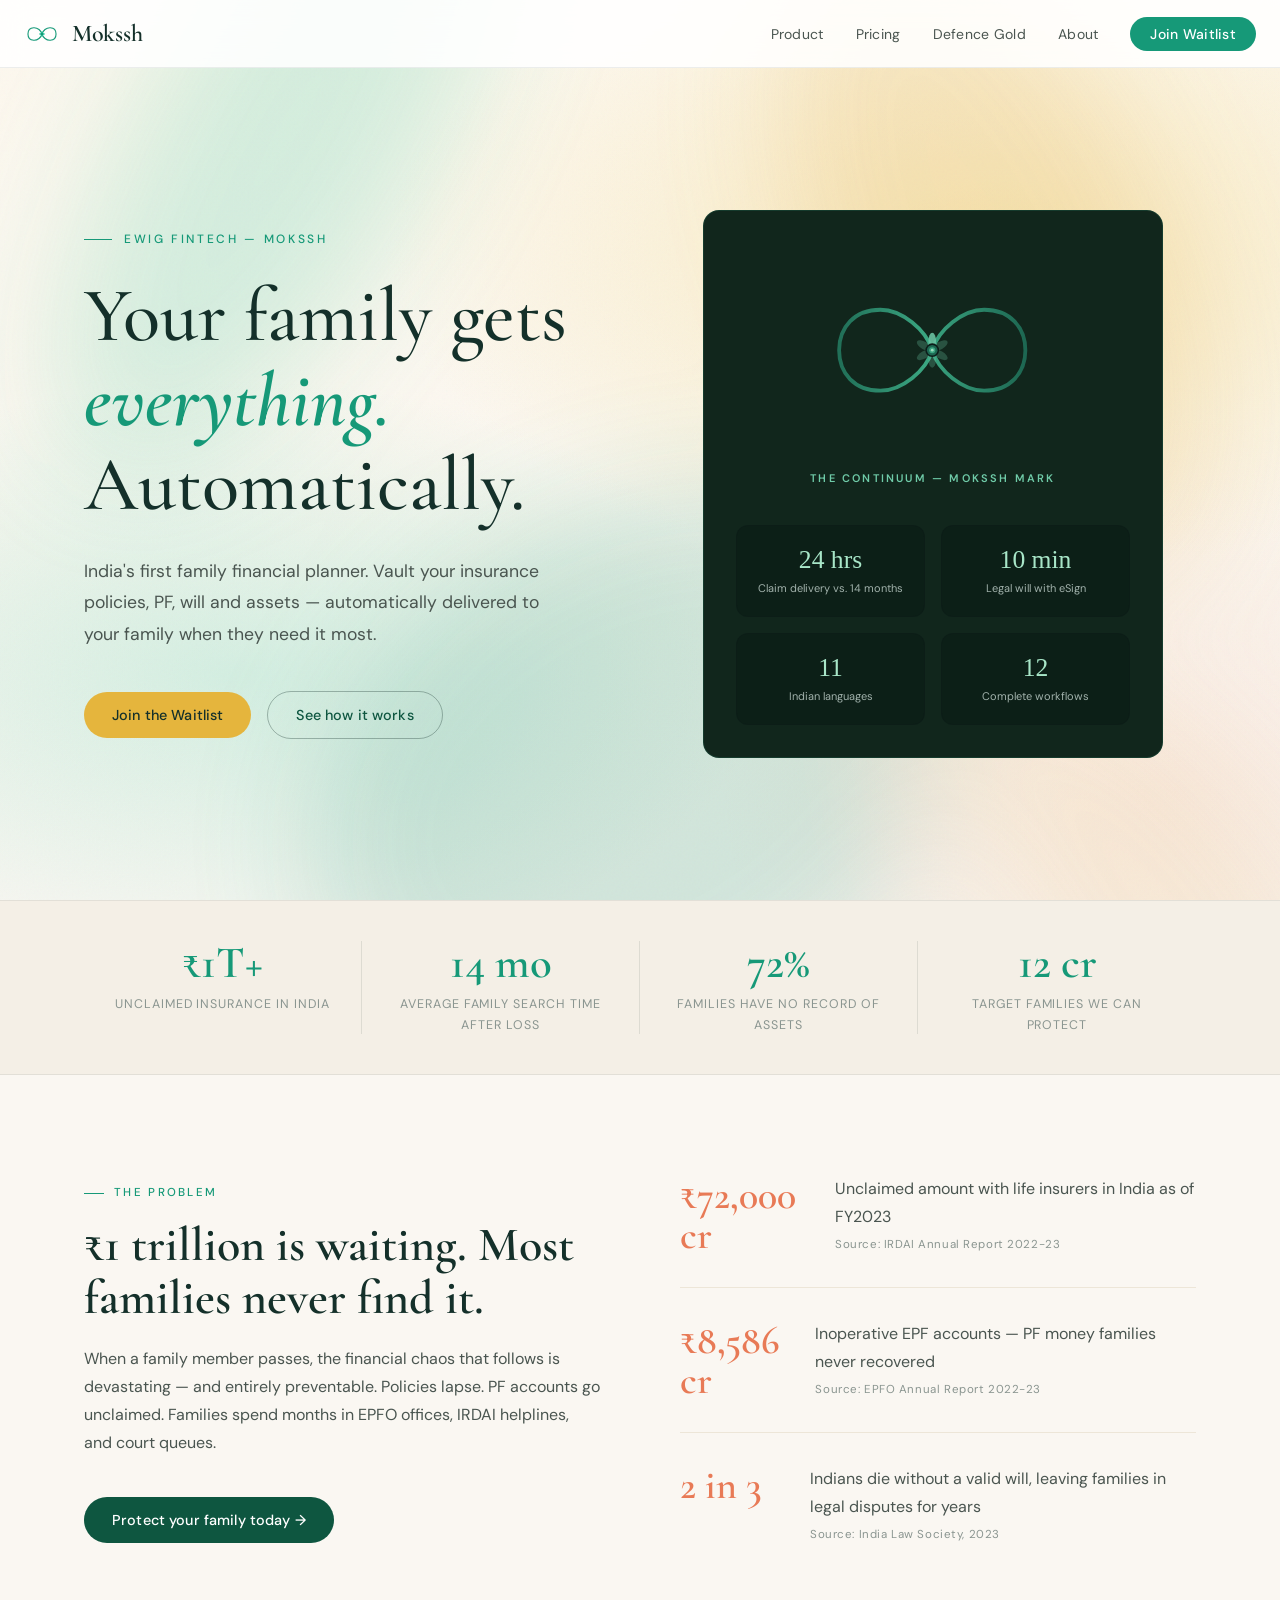
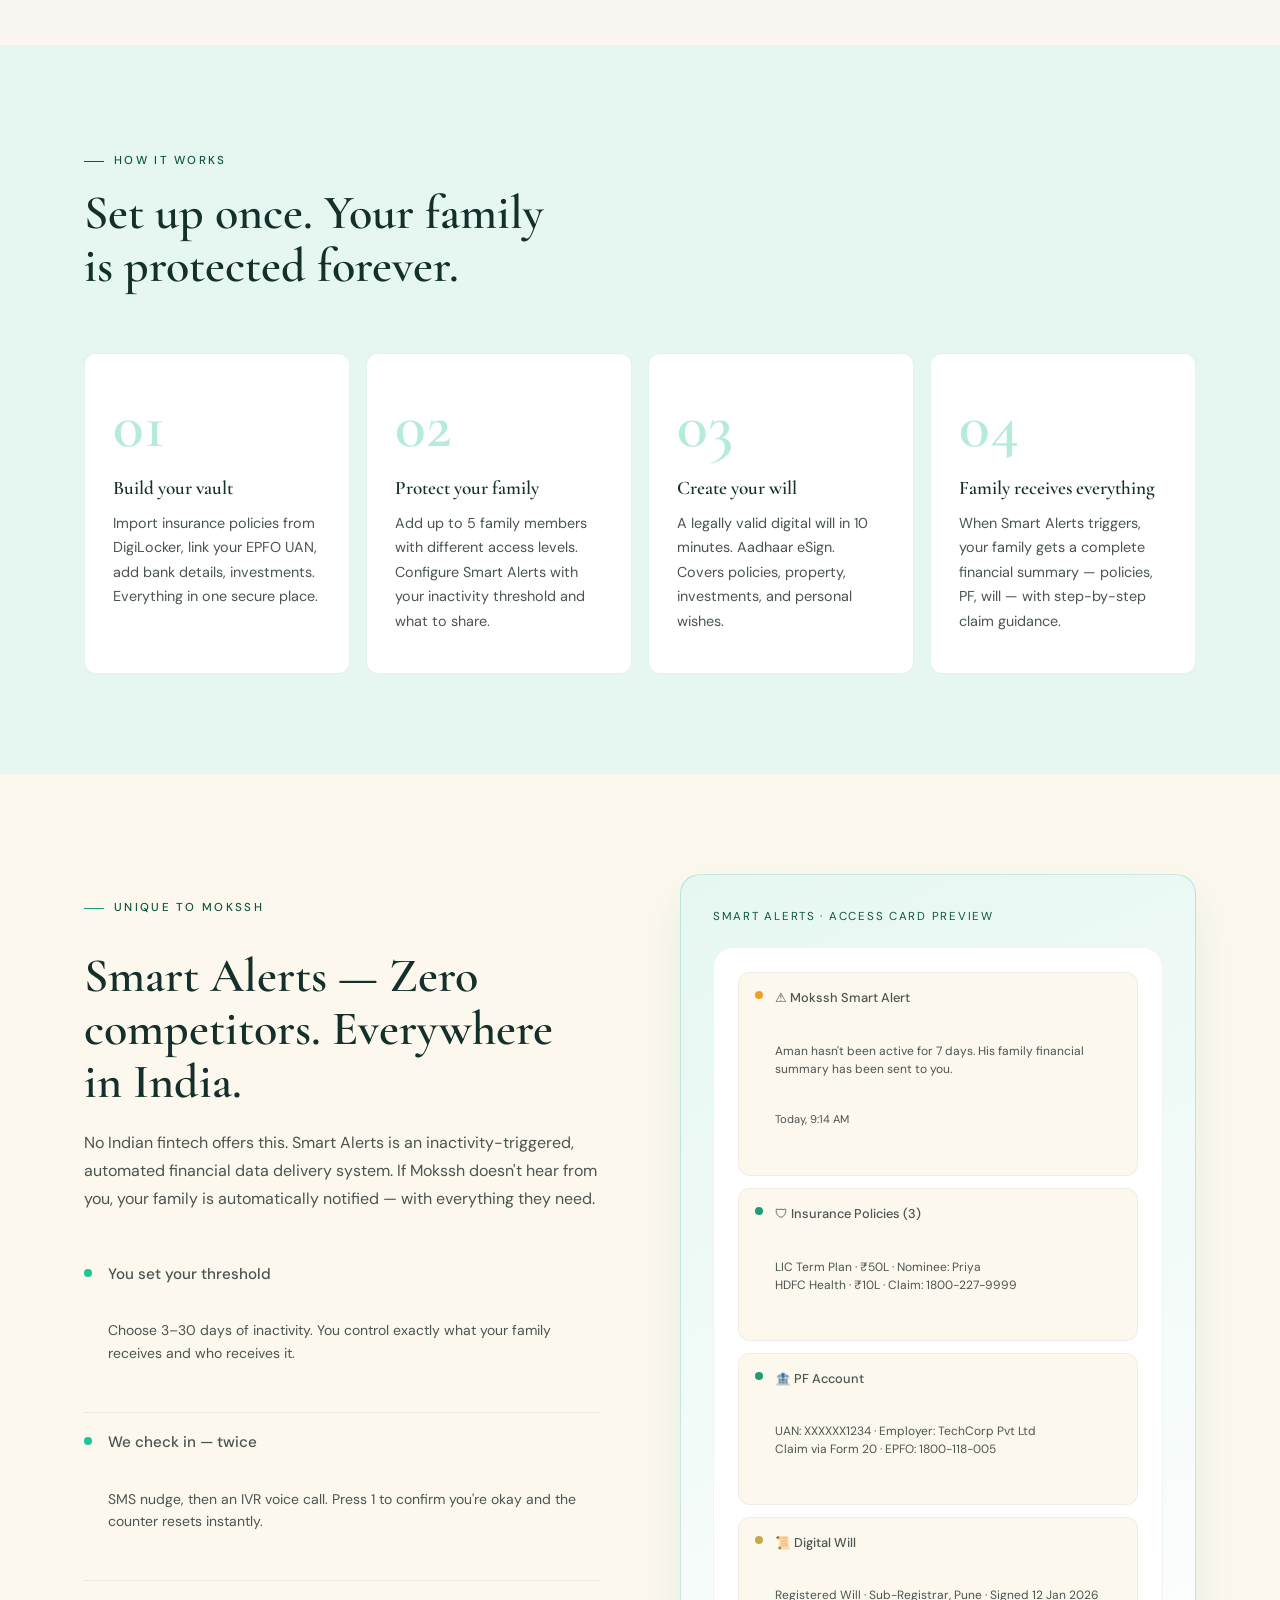
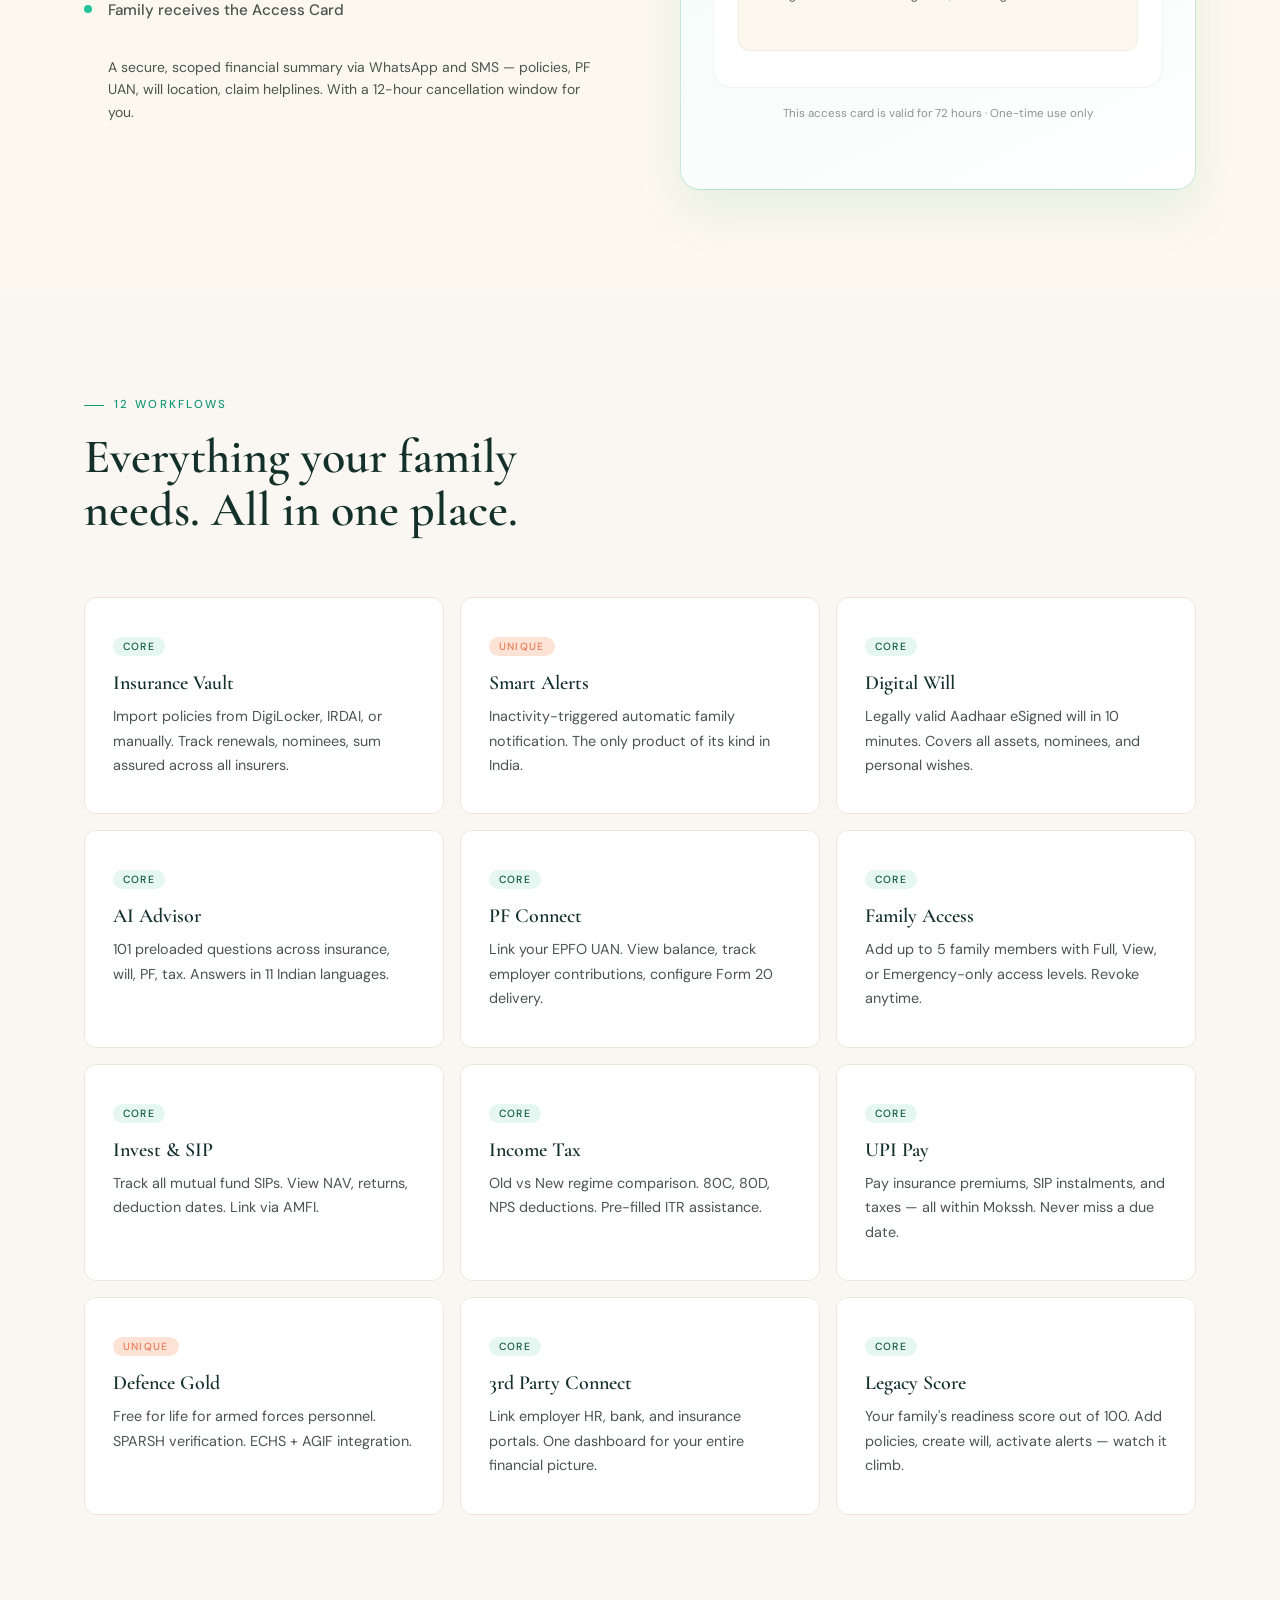
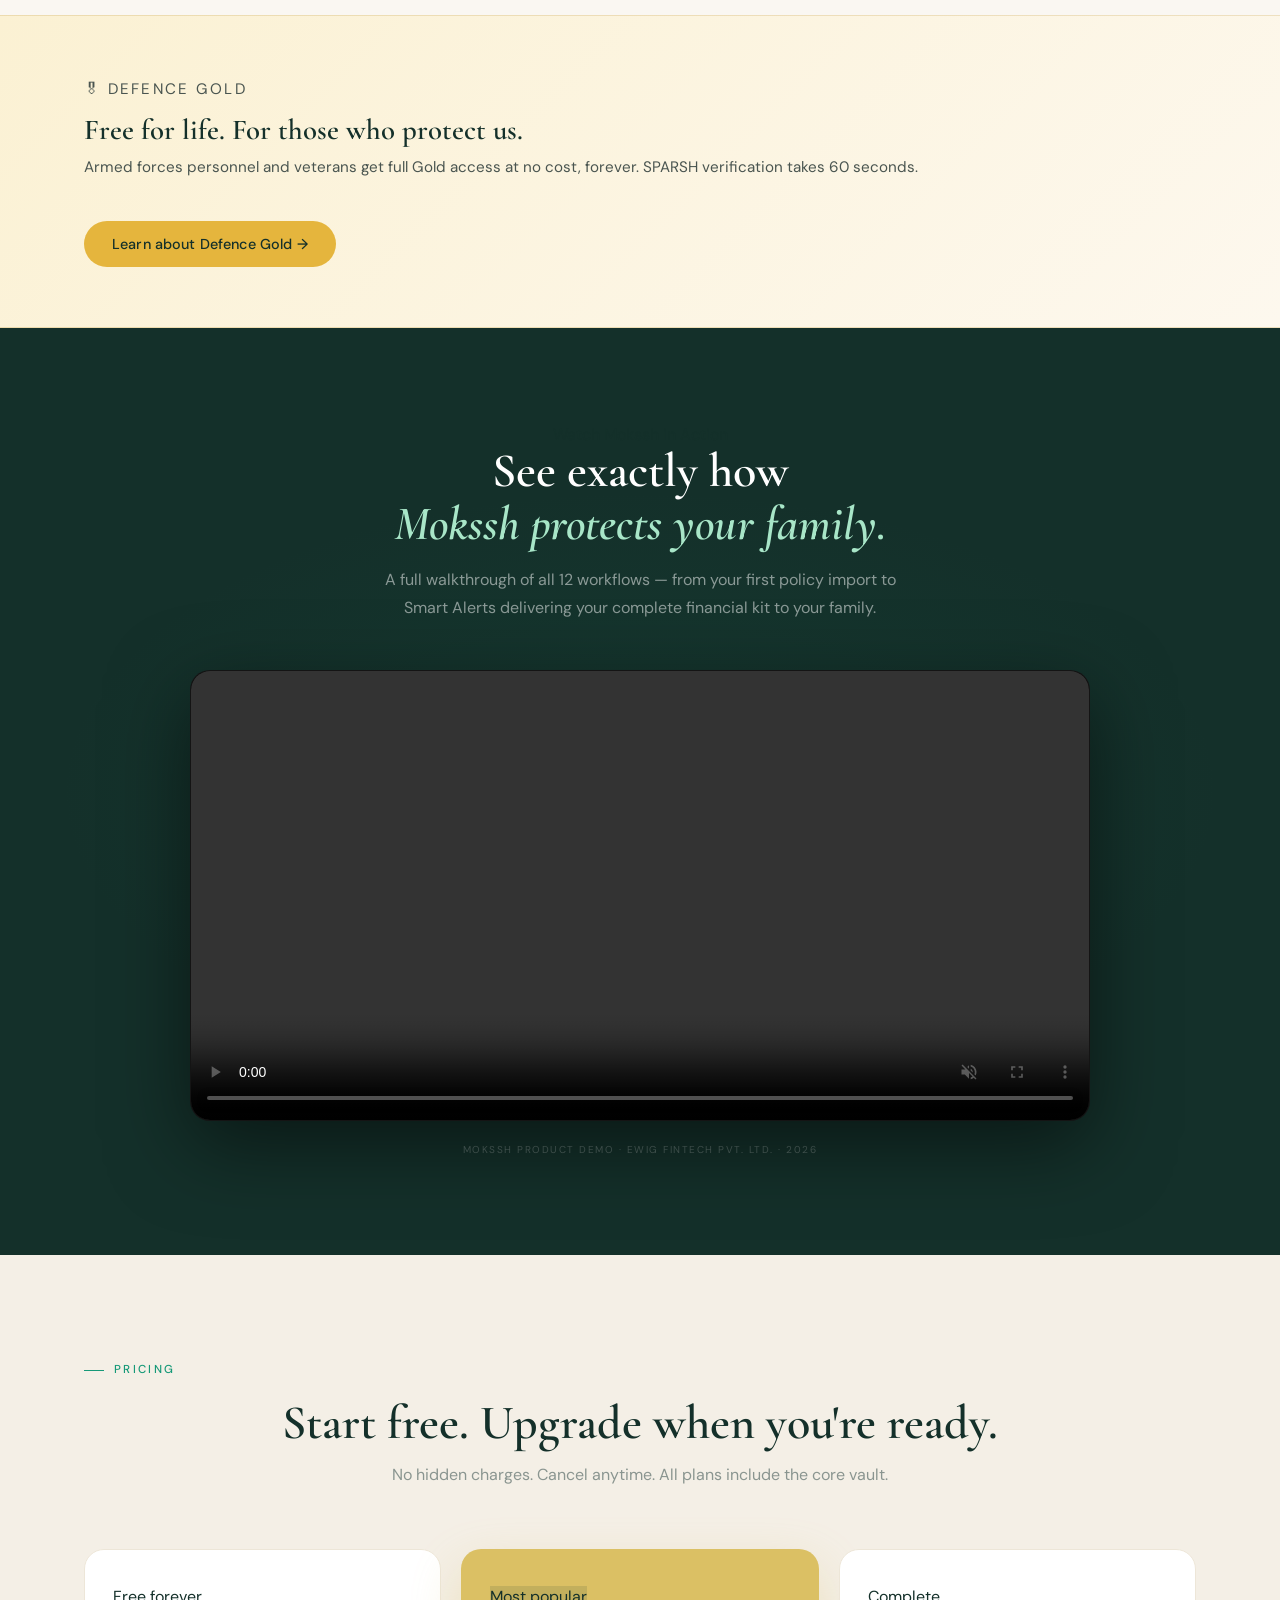
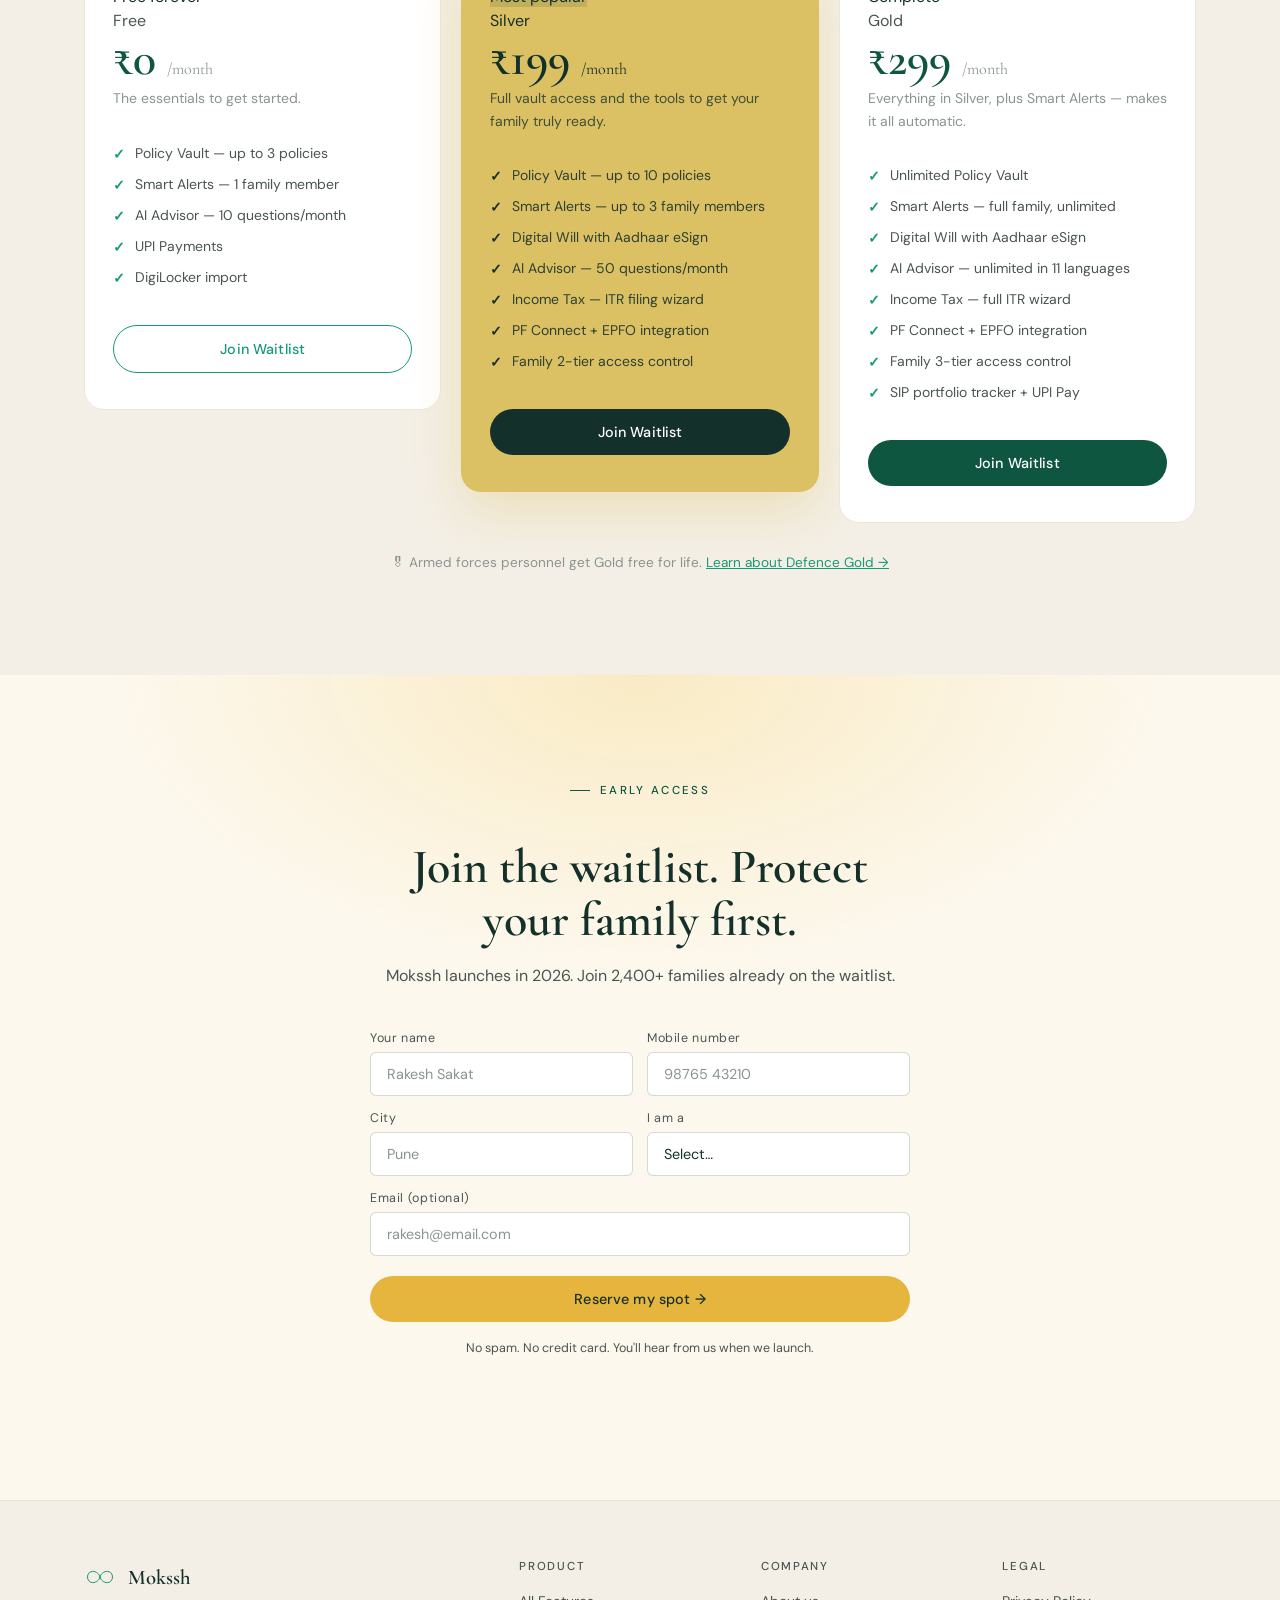
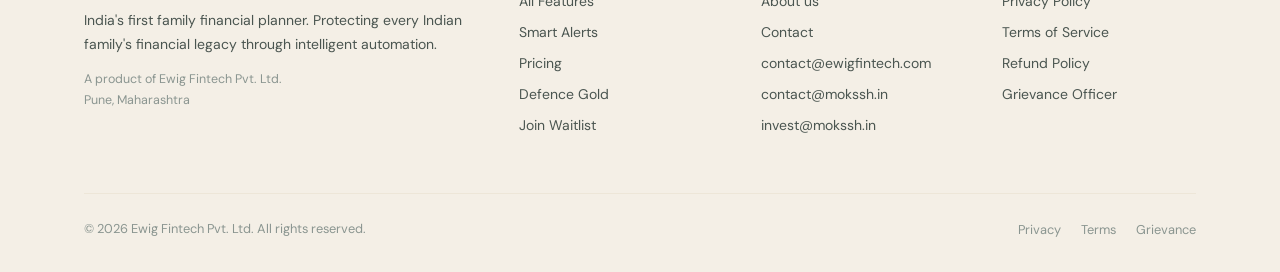
==== commit 42aec1b8: "Update index.html" ====
--- a/index.html
+++ b/index.html
@@ -144,8 +144,8 @@
         <div class="sa-visual">
           <p style="font-size:0.72rem;letter-spacing:0.15em;color:var(--teal-deep);text-transform:uppercase;margin-bottom:20px">Smart Alerts · Access Card Preview</p>
           <div class="sa-phone-mock">
-            <div class="sa-notif"><div class="sa-notif-dot" style="background:#EF9F27"></div><div><p class="sa-notif-title">⚠ Mokssh Smart Alert</p><p class="sa-notif-text">Rakesh Sakat hasn't been active for 7 days. His family financial summary has been sent to you.</p><p class="sa-notif-time">Today, 9:14 AM</p></div></div>
-            <div class="sa-notif"><div class="sa-notif-dot" style="background:#1D9E75"></div><div><p class="sa-notif-title">🛡 Insurance Policies (3)</p><p class="sa-notif-text">LIC Term Plan · ₹50L · Nominee: Priya Sakat<br/>HDFC Health · ₹10L · Claim: 1800-227-9999</p></div></div>
+            <div class="sa-notif"><div class="sa-notif-dot" style="background:#EF9F27"></div><div><p class="sa-notif-title">⚠ Mokssh Smart Alert</p><p class="sa-notif-text">Aman hasn't been active for 7 days. His family financial summary has been sent to you.</p><p class="sa-notif-time">Today, 9:14 AM</p></div></div>
+            <div class="sa-notif"><div class="sa-notif-dot" style="background:#1D9E75"></div><div><p class="sa-notif-title">🛡 Insurance Policies (3)</p><p class="sa-notif-text">LIC Term Plan · ₹50L · Nominee: Priya <br/>HDFC Health · ₹10L · Claim: 1800-227-9999</p></div></div>
             <div class="sa-notif"><div class="sa-notif-dot" style="background:#1D9E75"></div><div><p class="sa-notif-title">🏦 PF Account</p><p class="sa-notif-text">UAN: XXXXXX1234 · Employer: TechCorp Pvt Ltd<br/>Claim via Form 20 · EPFO: 1800-118-005</p></div></div>
             <div class="sa-notif"><div class="sa-notif-dot" style="background:#C9A84C"></div><div><p class="sa-notif-title">📜 Digital Will</p><p class="sa-notif-text">Registered Will · Sub-Registrar, Pune · Signed 12 Jan 2026</p></div></div>
           </div>
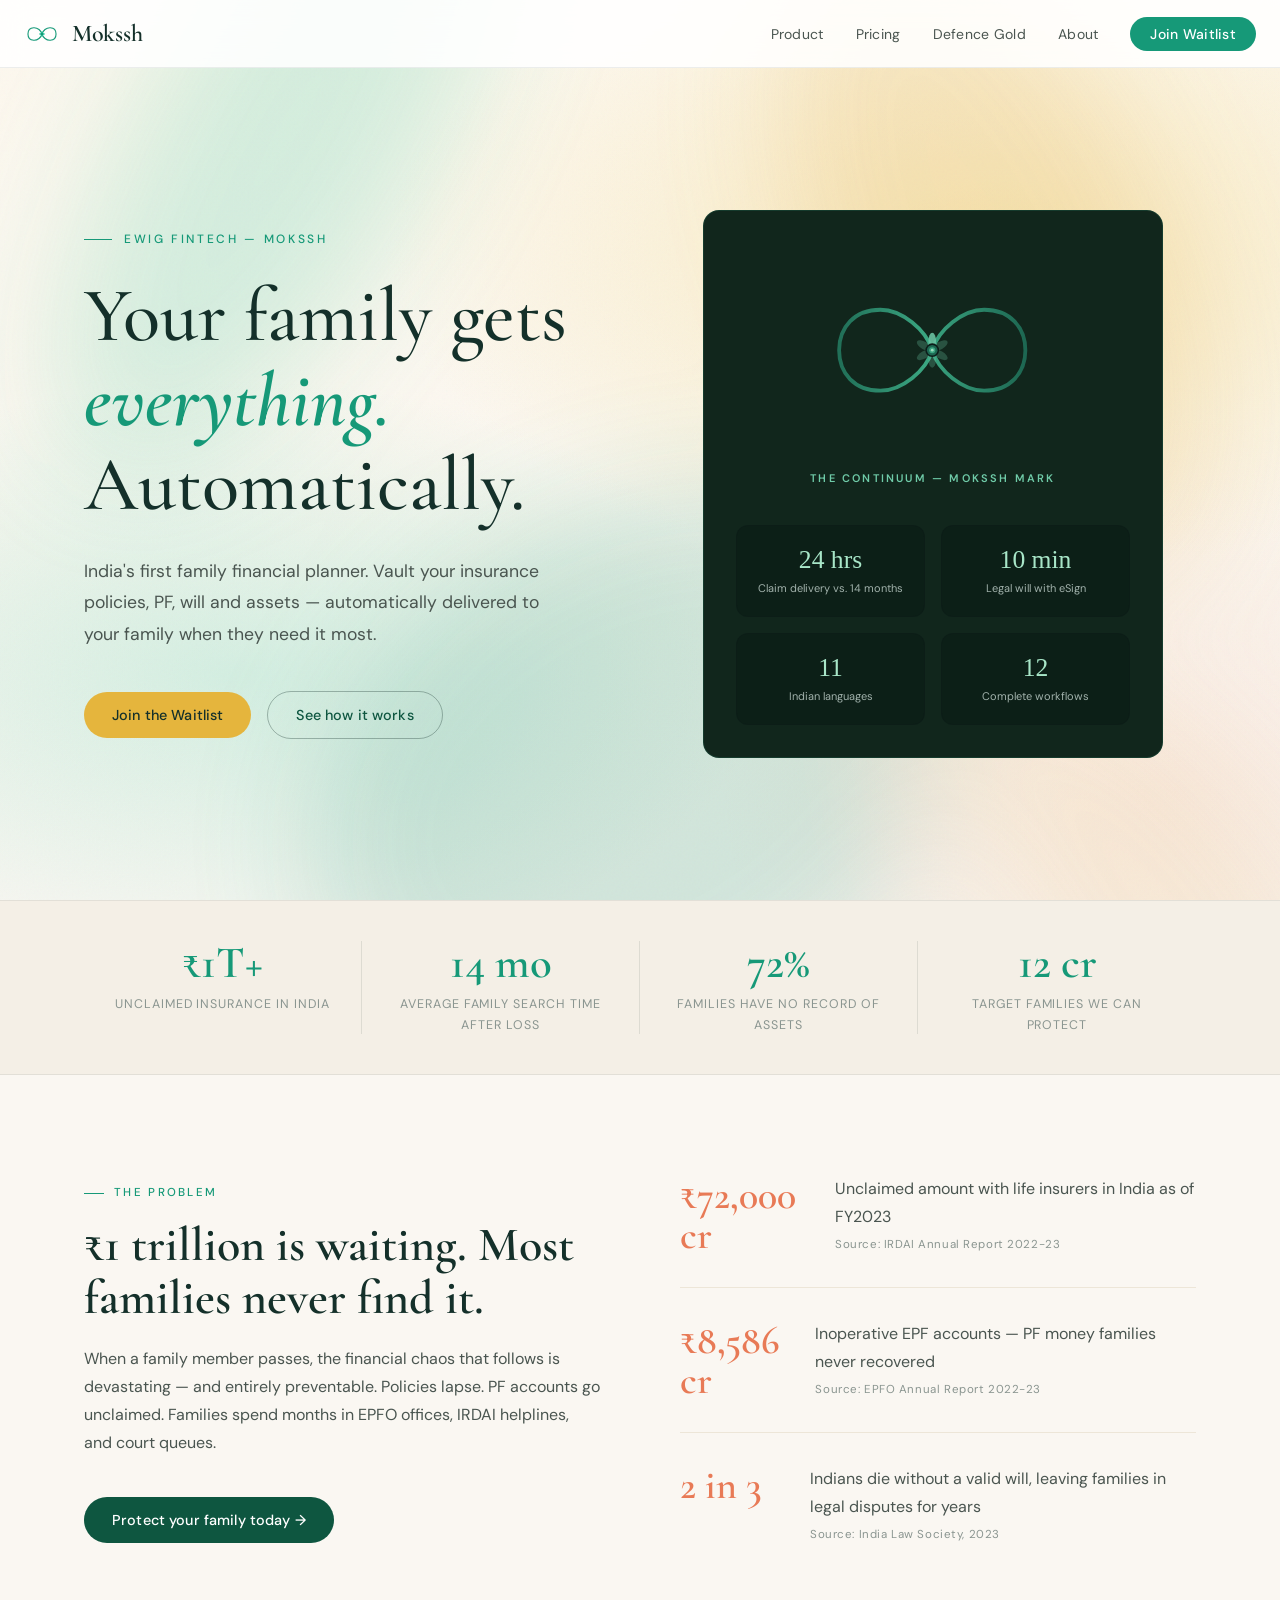
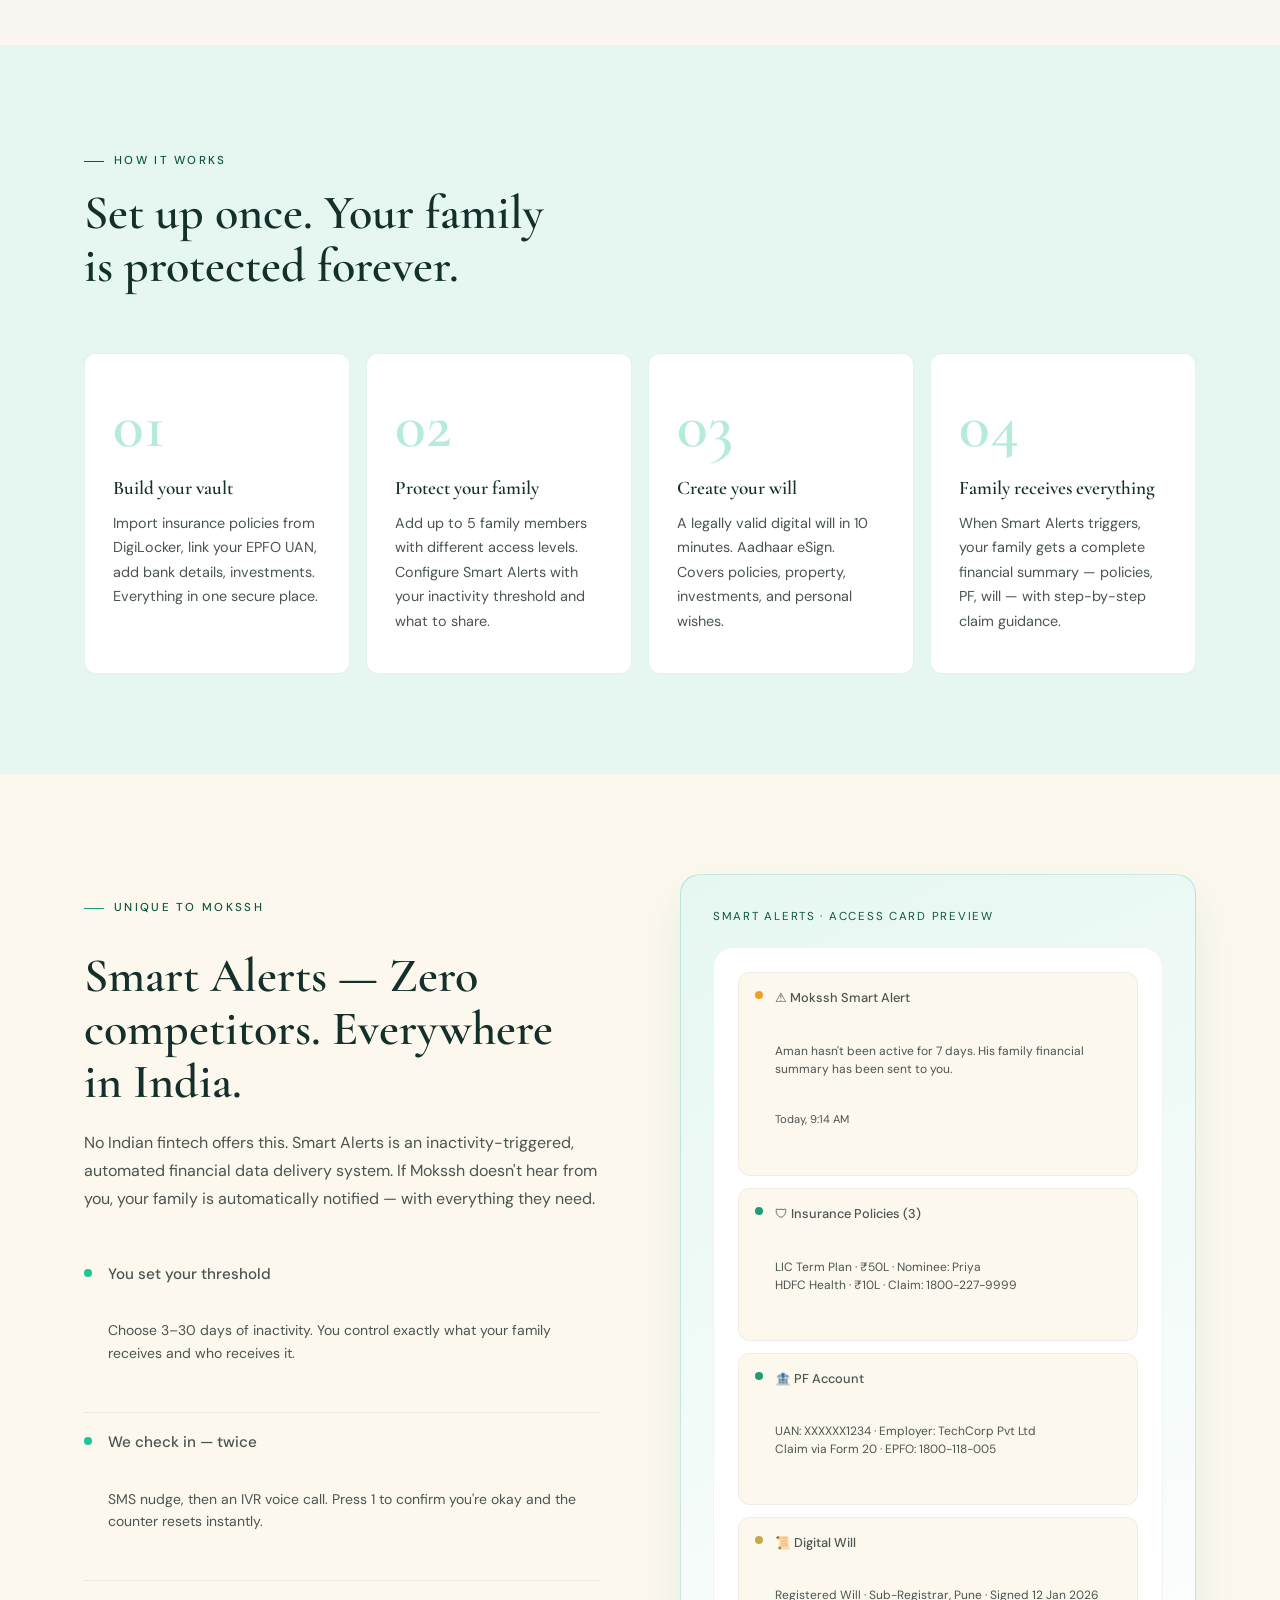
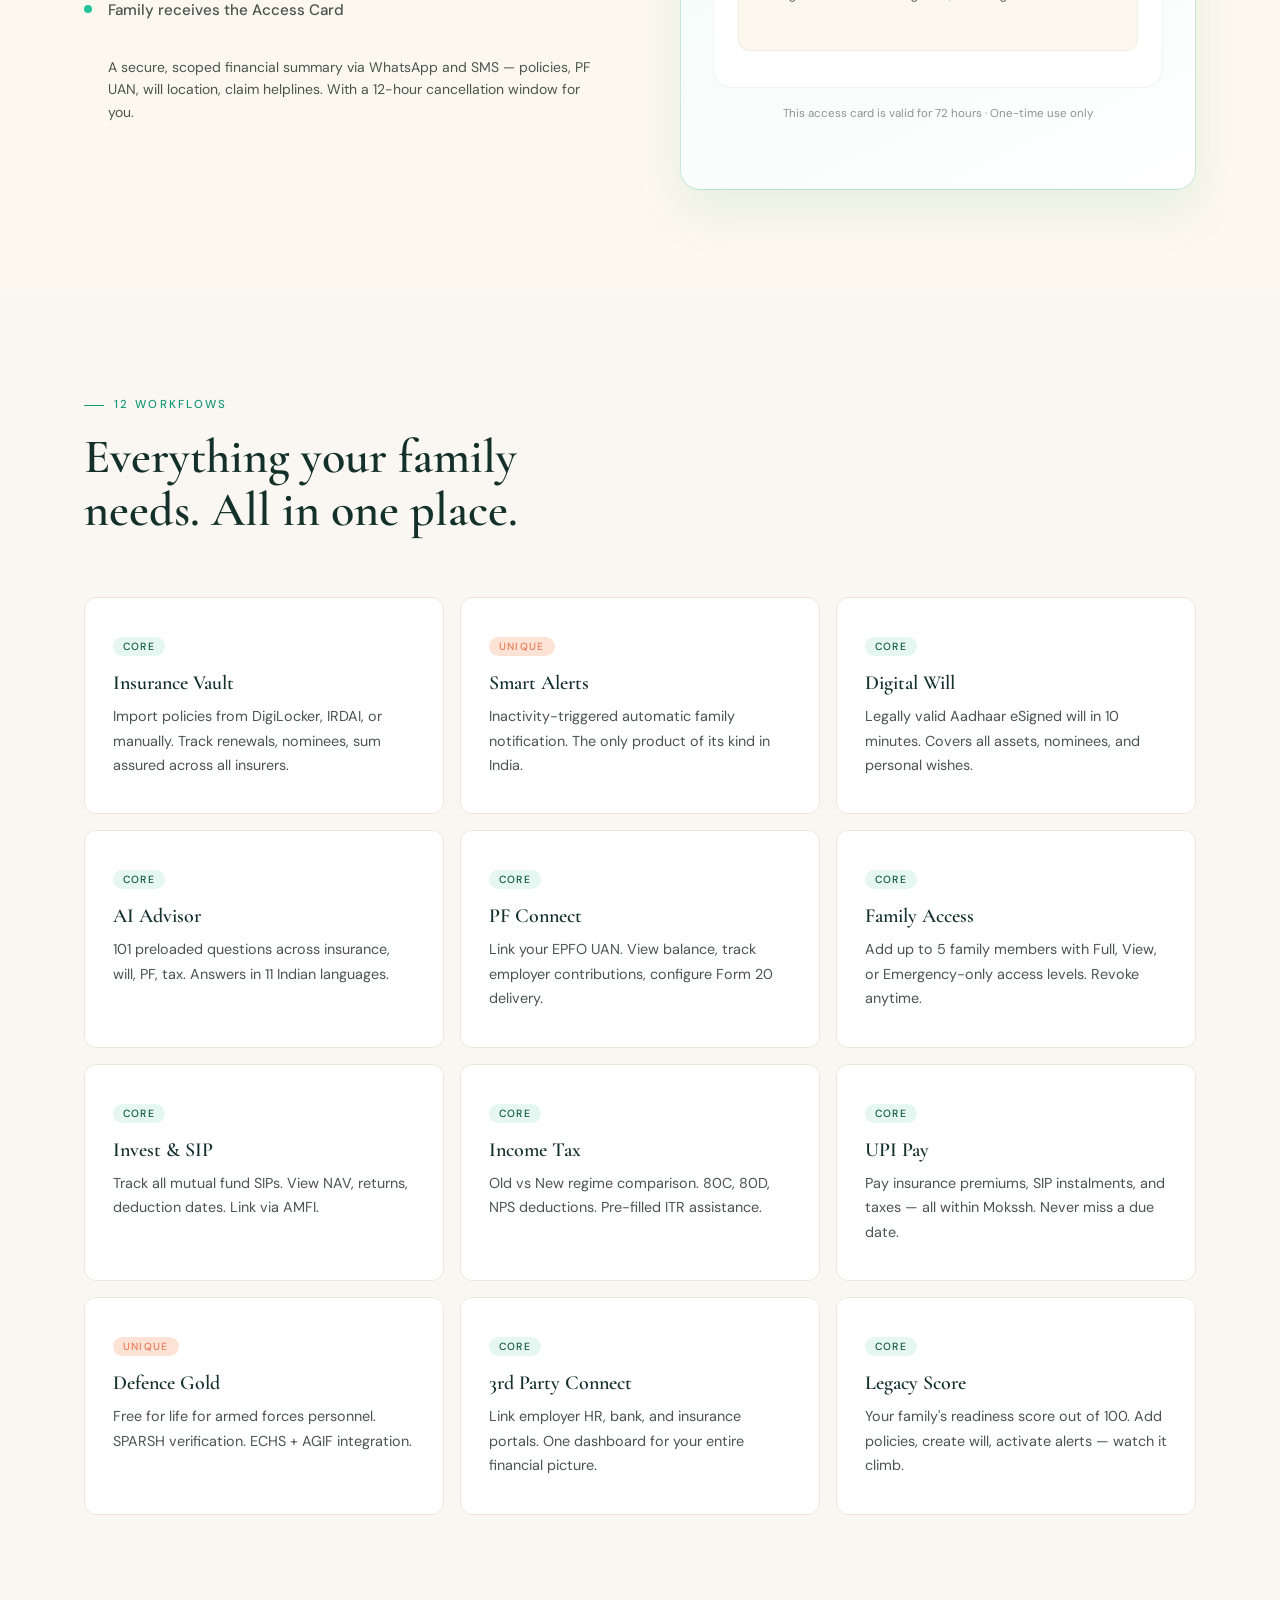
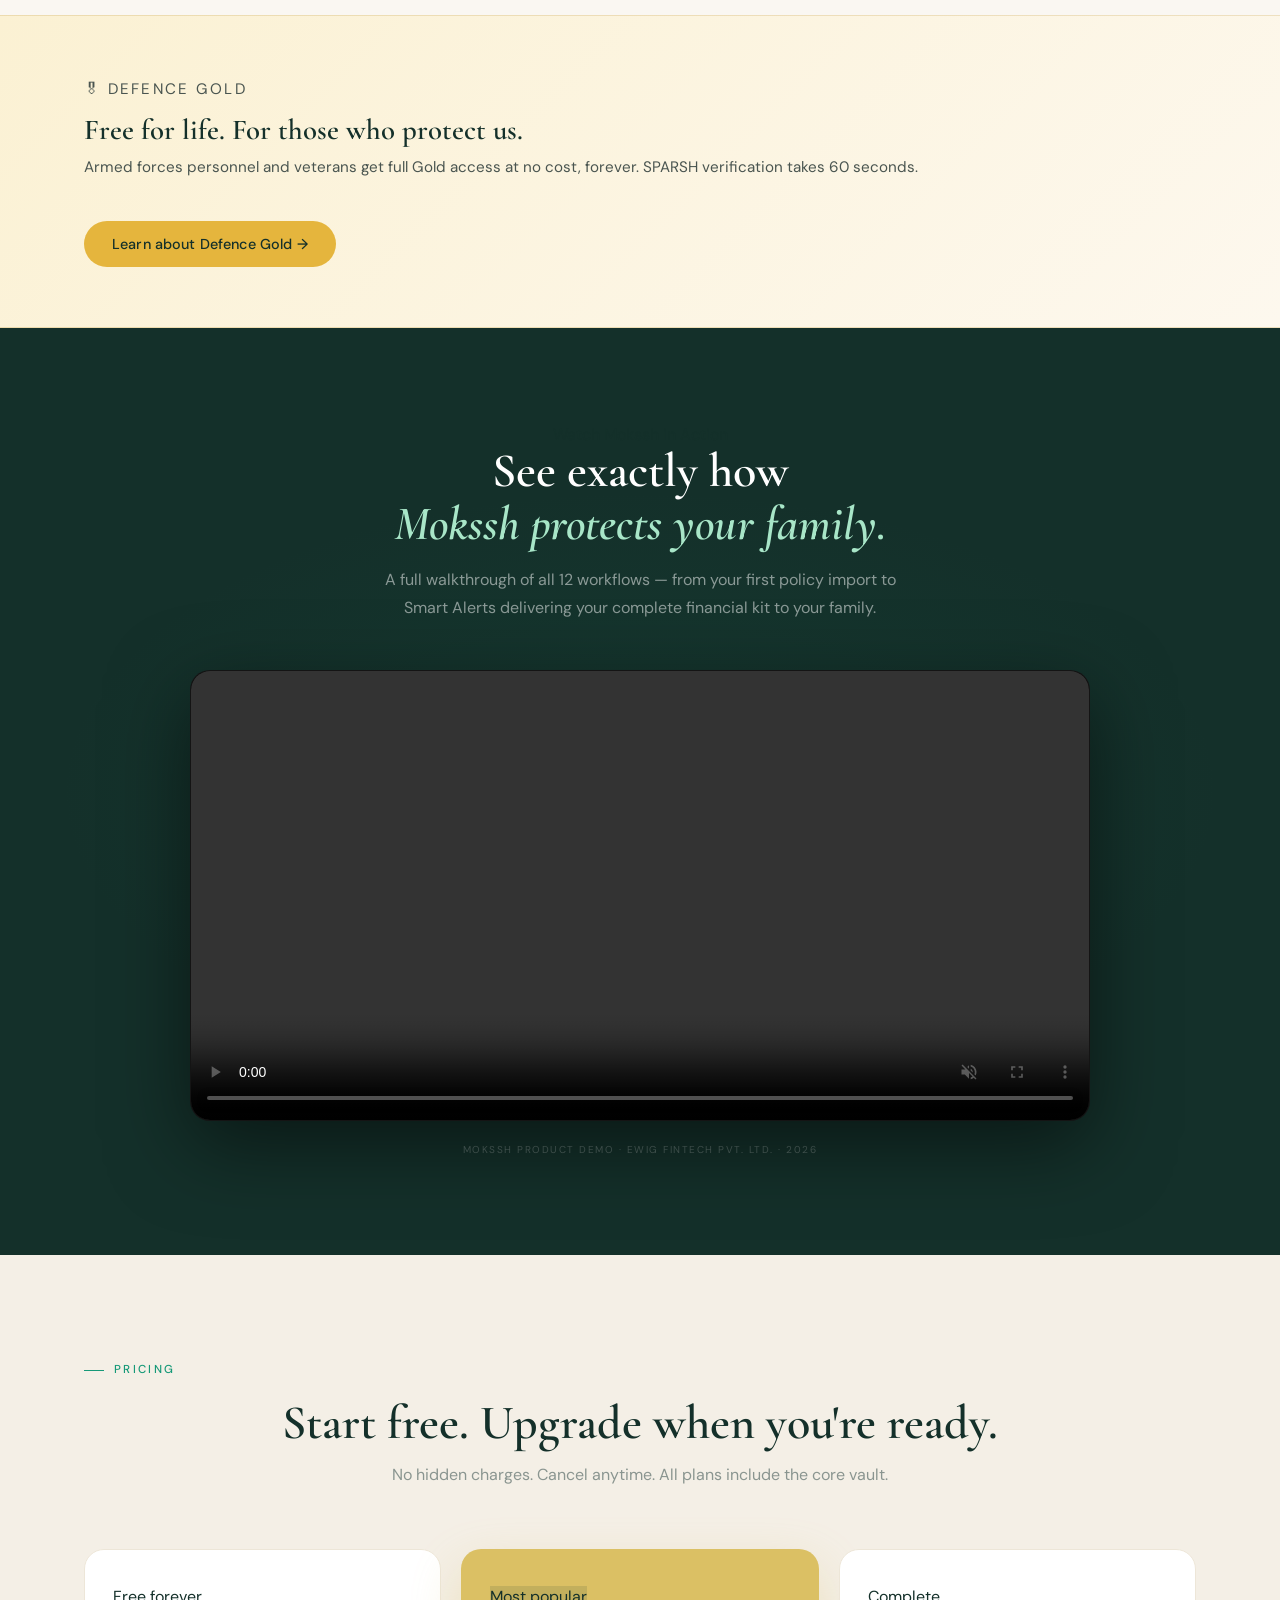
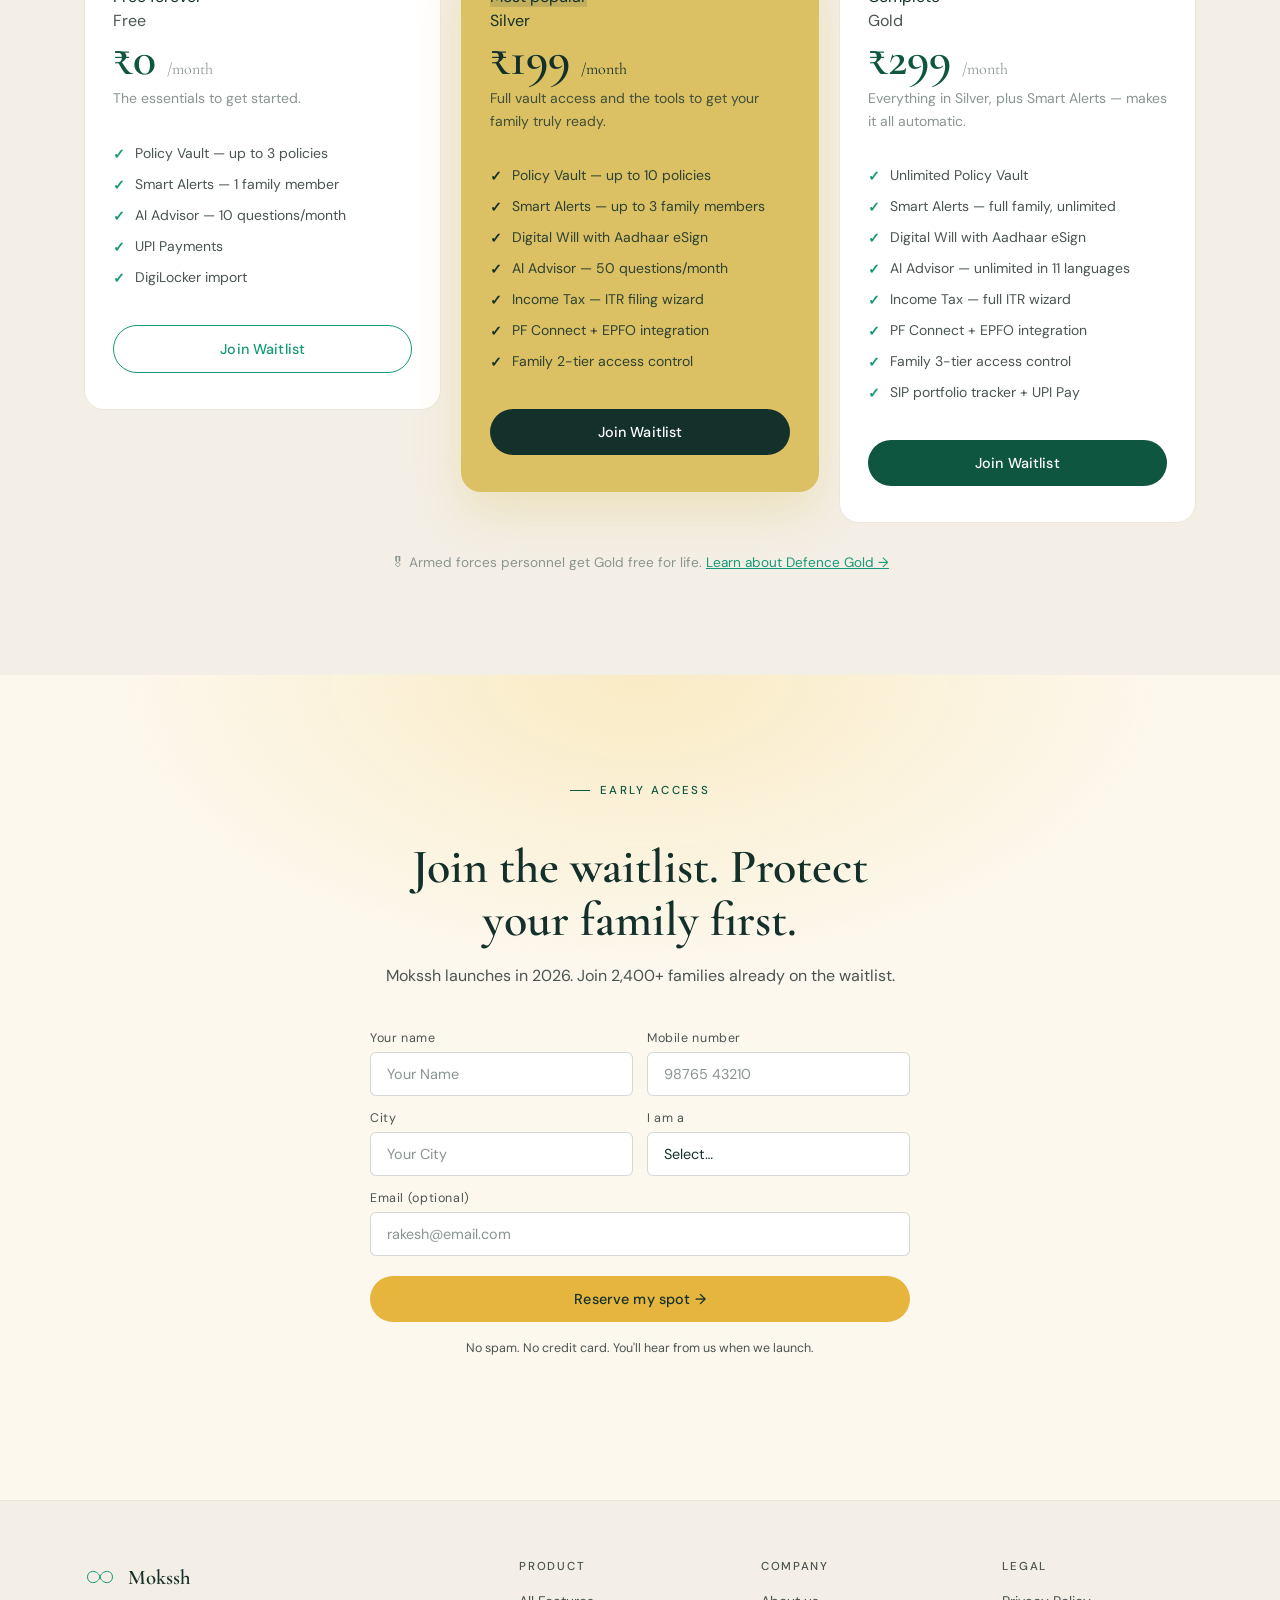
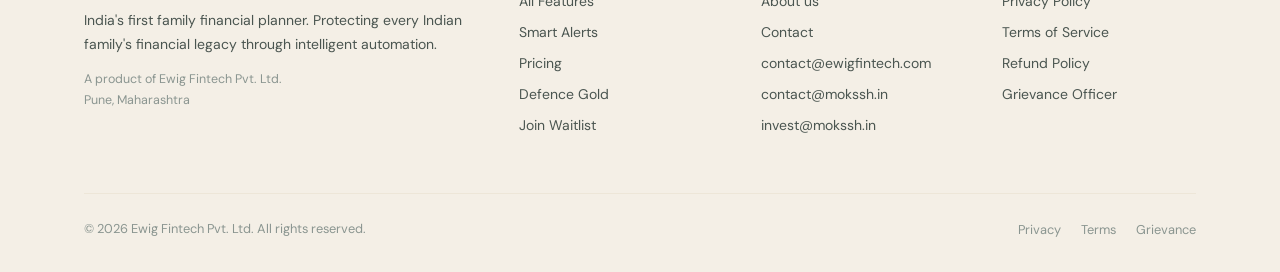
==== commit 686e4300: "Update index.html" ====
--- a/index.html
+++ b/index.html
@@ -301,7 +301,7 @@
           <div class="form-row">
             <div class="form-group">
               <label>Your name</label>
-              <input type="text" name="name" id="wl-name" placeholder="Rakesh Sakat" required/>
+              <input type="text" name="name" id="wl-name" placeholder="Your Name" required/>
             </div>
             <div class="form-group">
               <label>Mobile number</label>
@@ -312,7 +312,7 @@
           <div class="form-row">
             <div class="form-group">
               <label>City</label>
-              <input type="text" name="city" id="wl-city" placeholder="Pune" required/>
+              <input type="text" name="city" id="wl-city" placeholder="Your City" required/>
             </div>
             <div class="form-group">
               <label>I am a</label>
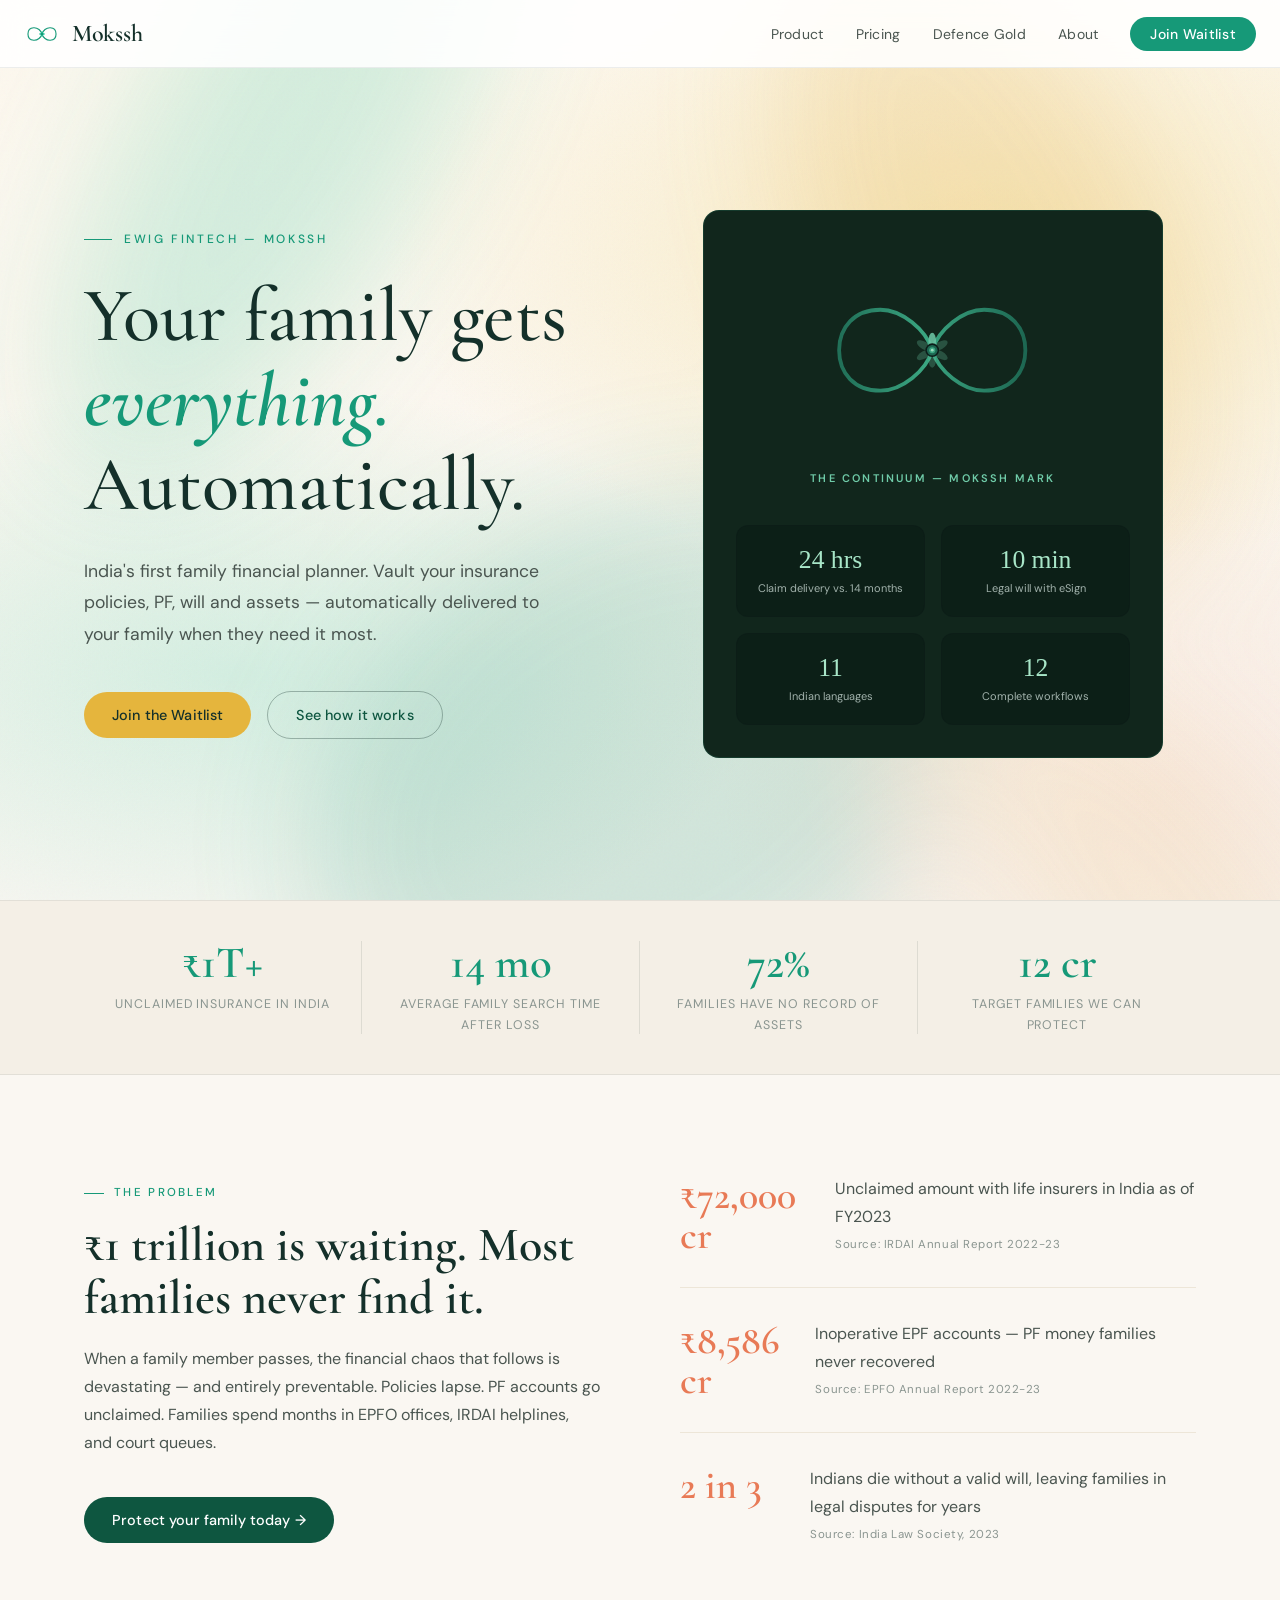
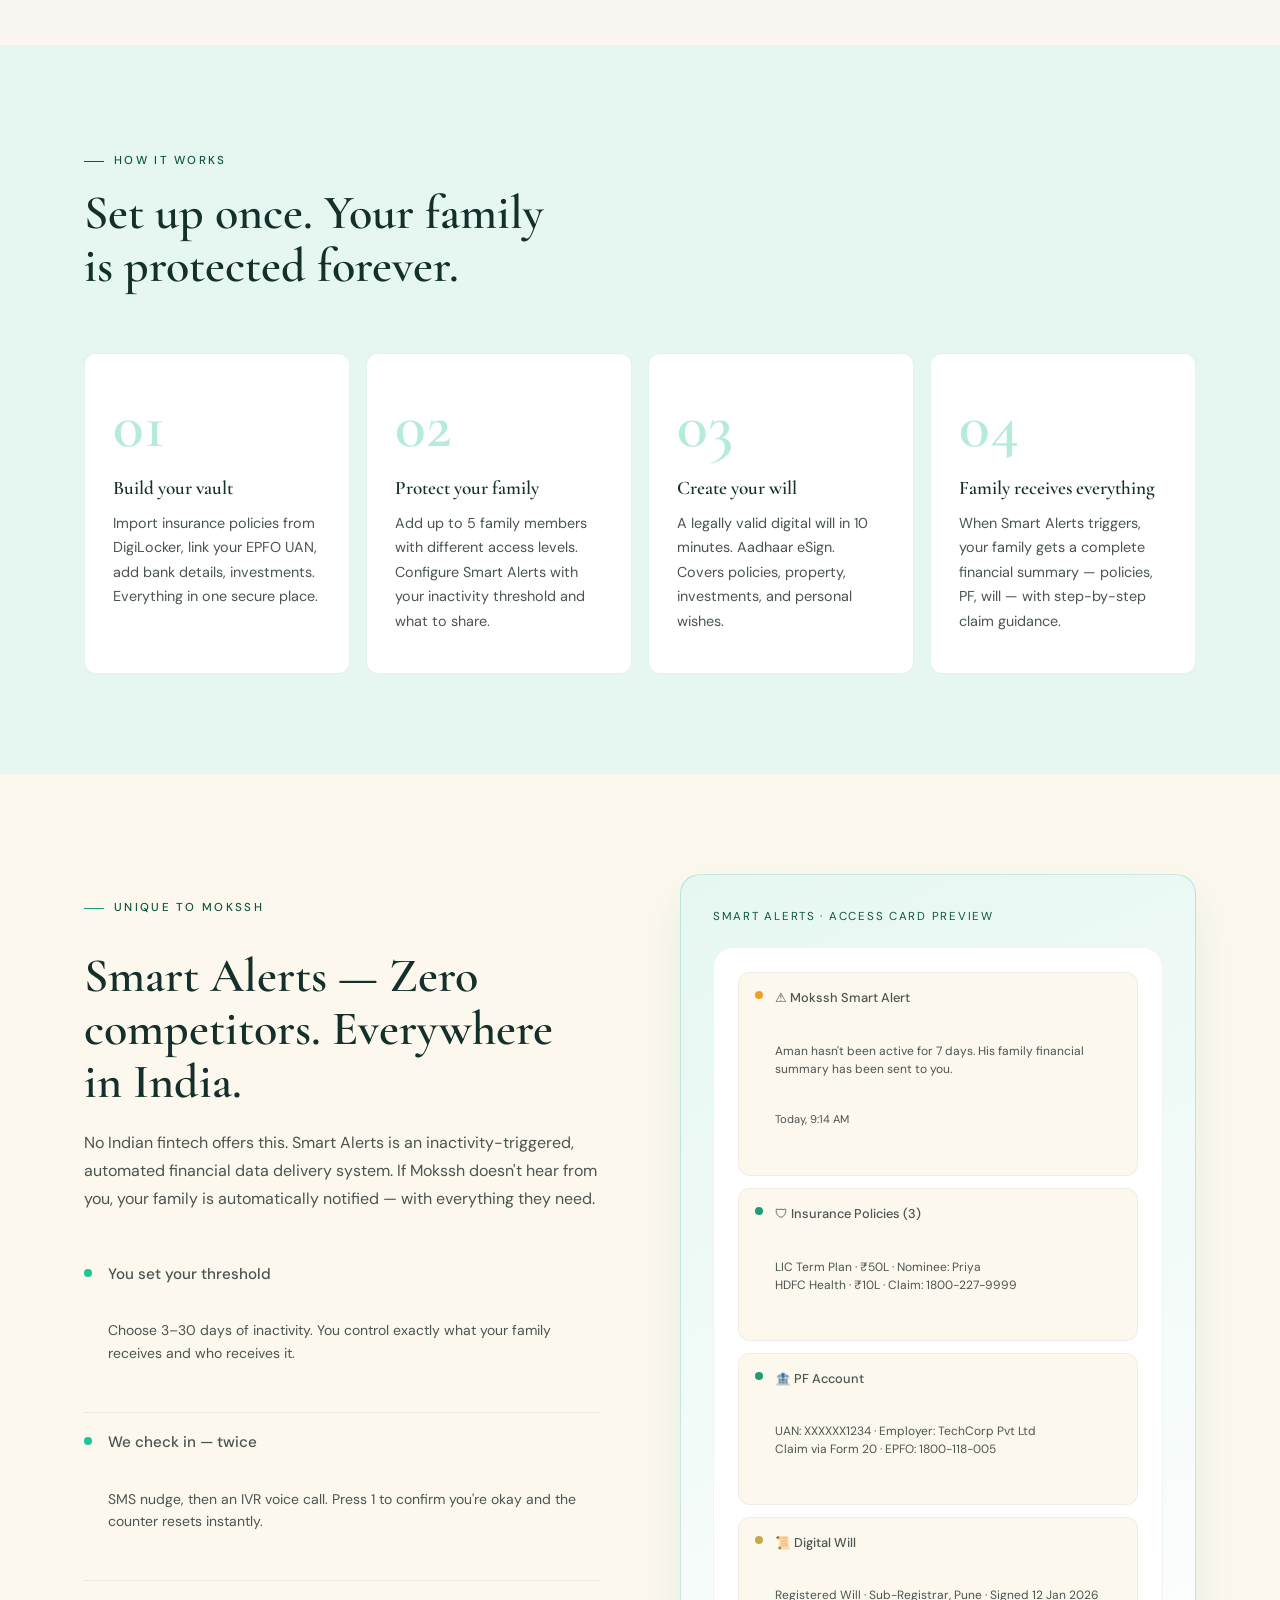
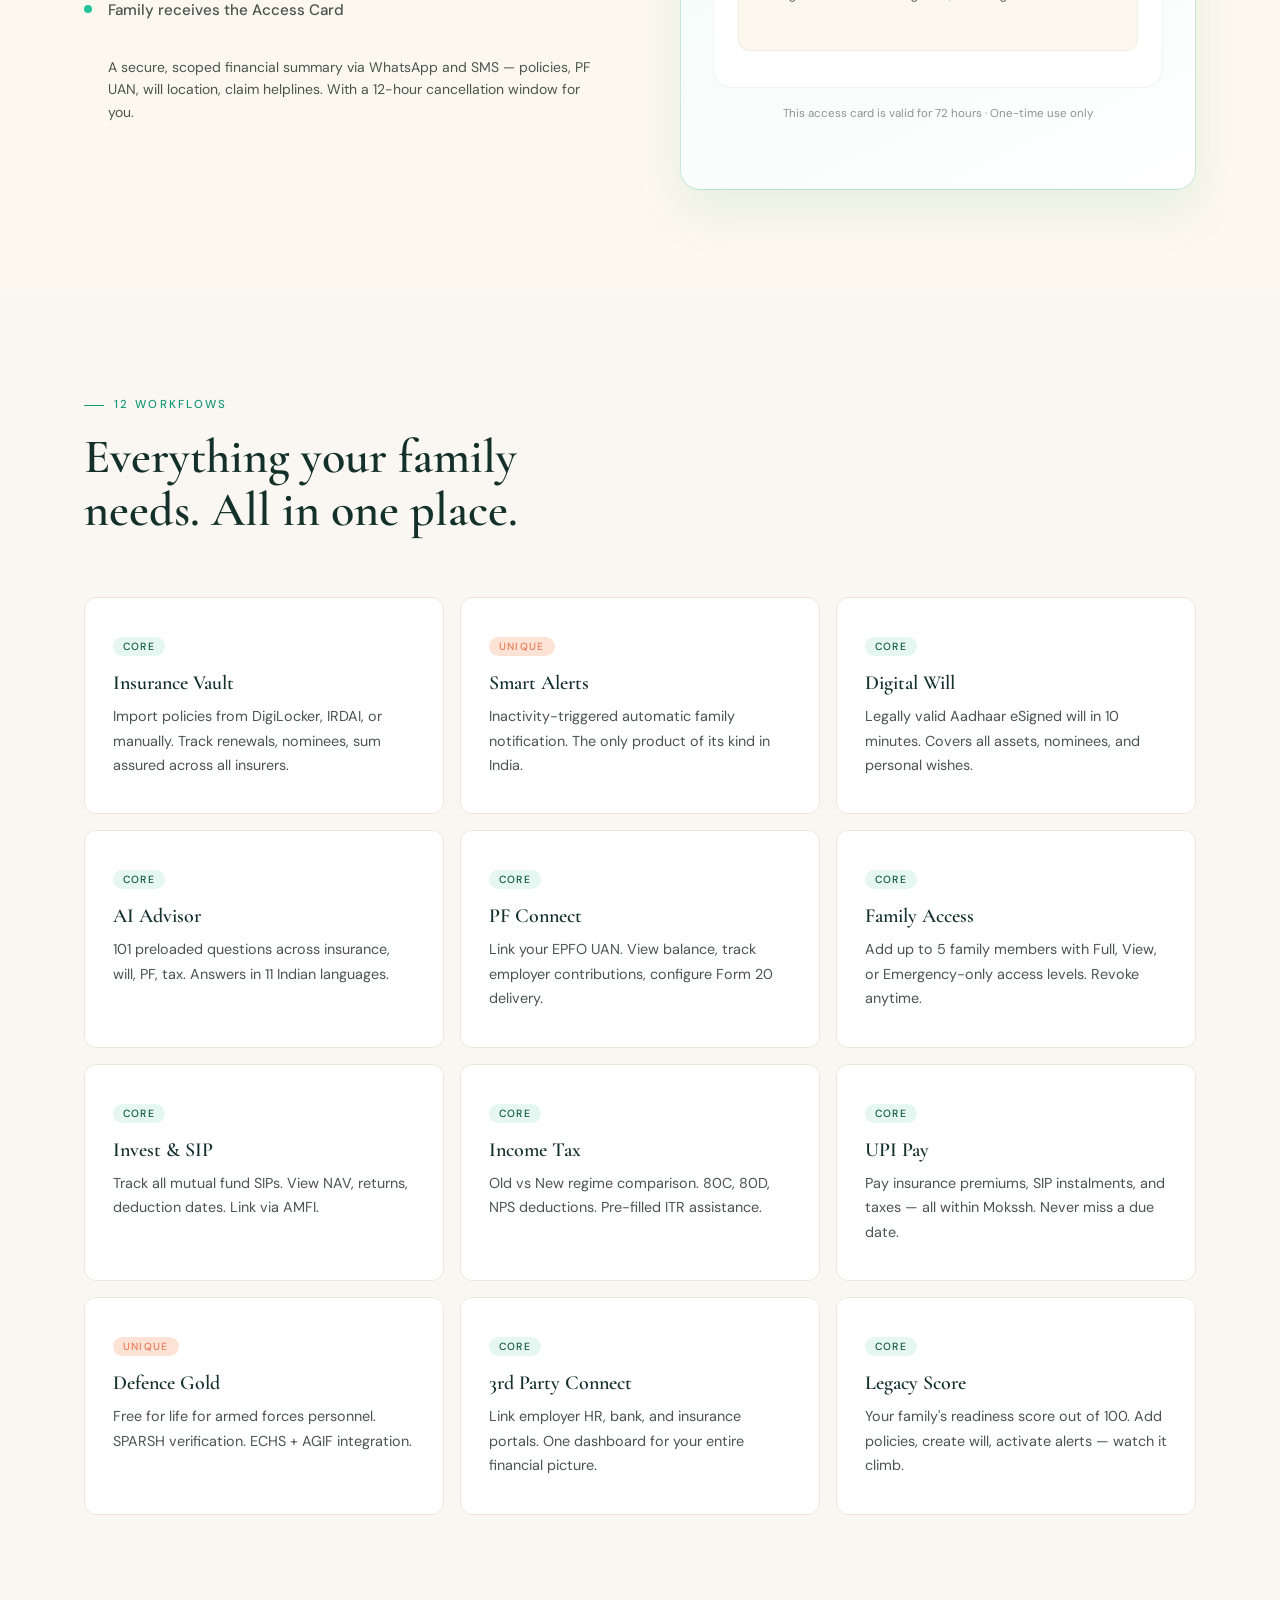
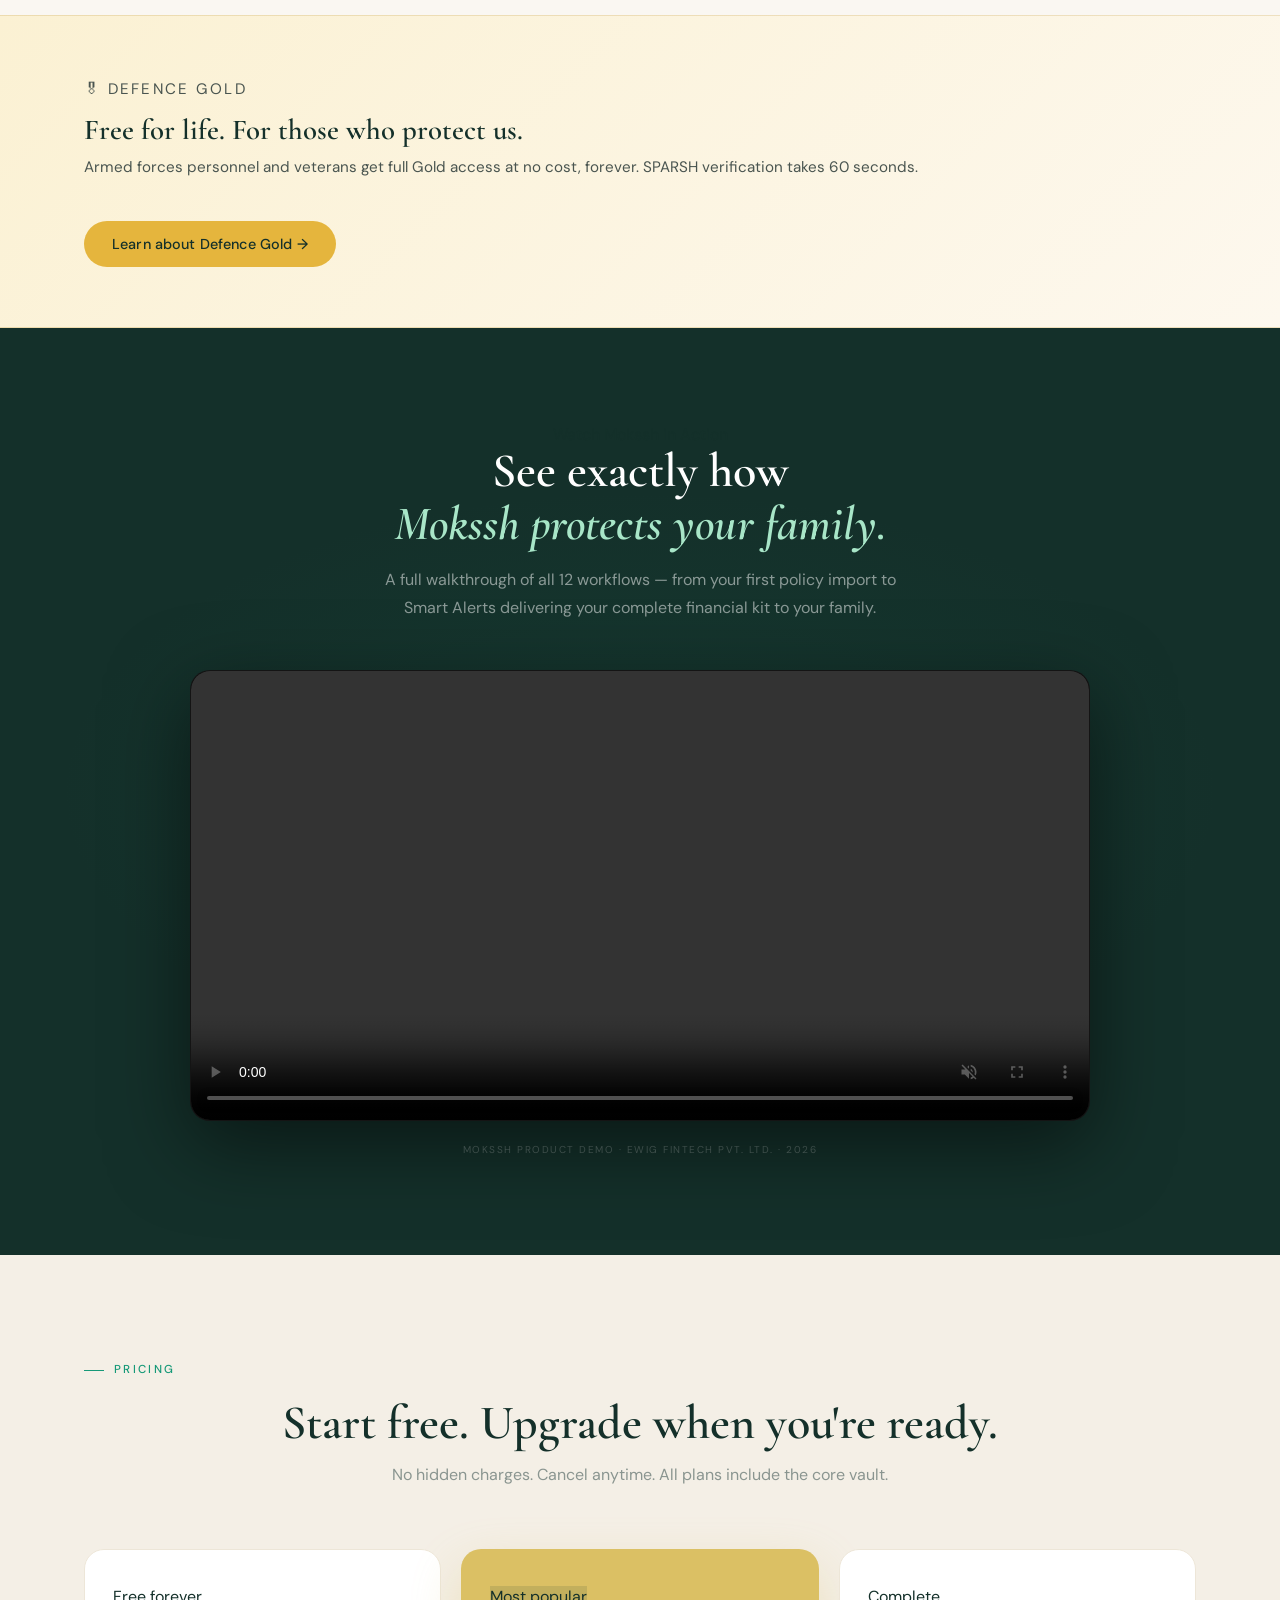
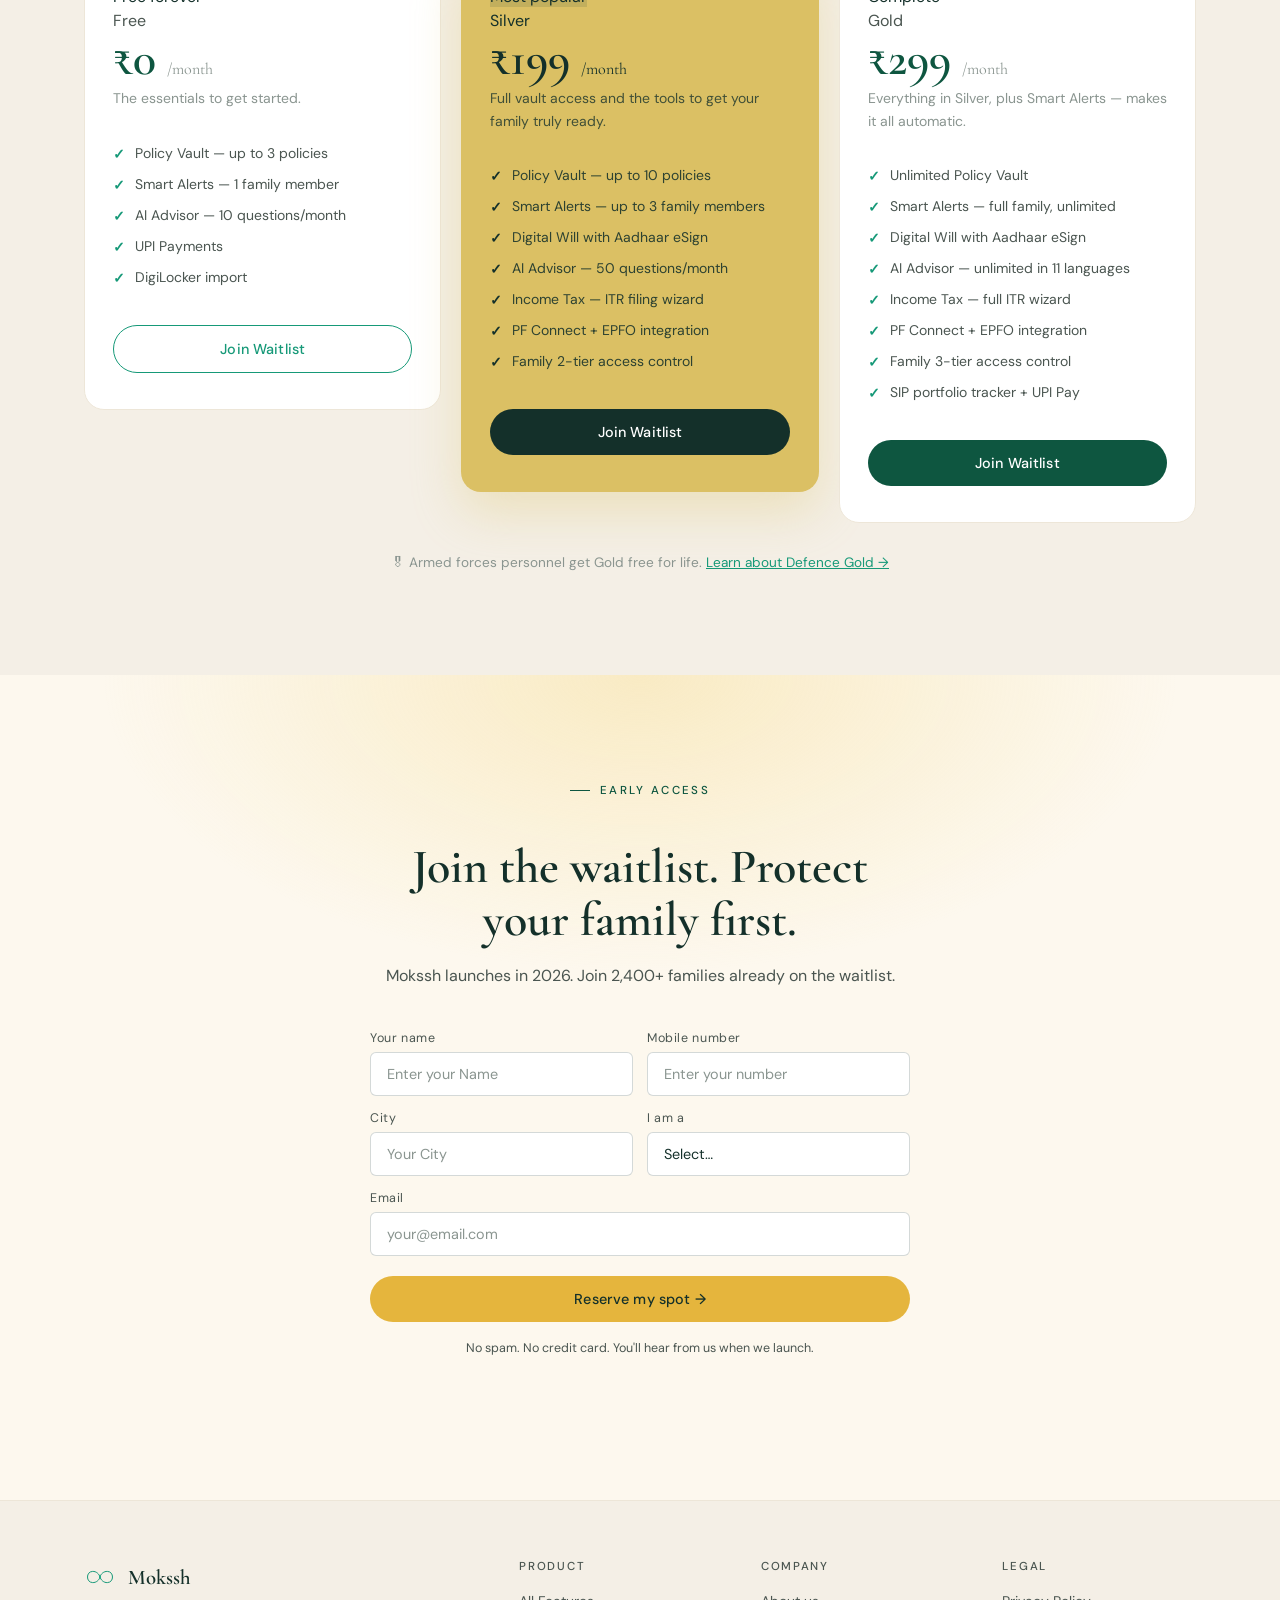
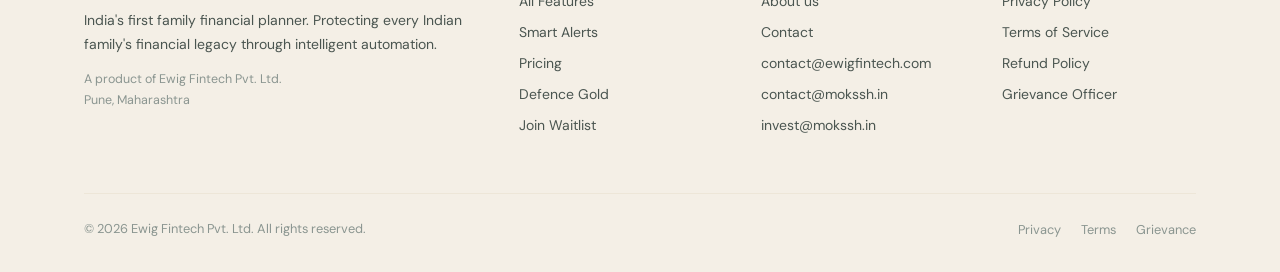
==== commit 6b4e3443: "Update index.html" ====
--- a/index.html
+++ b/index.html
@@ -301,11 +301,11 @@
           <div class="form-row">
             <div class="form-group">
               <label>Your name</label>
-              <input type="text" name="name" id="wl-name" placeholder="Your Name" required/>
+              <input type="text" name="name" id="wl-name" placeholder="Enter your Name" required/>
             </div>
             <div class="form-group">
               <label>Mobile number</label>
-              <input type="tel" name="phone" id="wl-phone" placeholder="98765 43210" maxlength="10" required/>
+              <input type="tel" name="phone" id="wl-phone" placeholder="Enter your number" maxlength="10" required/>
             </div>
           </div>
           
@@ -329,8 +329,8 @@
           </div>
           
           <div class="form-group" style="margin-bottom:14px">
-            <label>Email (optional)</label>
-            <input type="email" name="email" id="wl-email" placeholder="rakesh@email.com"/>
+            <label>Email</label>
+            <input type="email" name="email" id="wl-email" placeholder="your@email.com"/>
           </div>
           
           <button type="submit" id="submit-btn" class="btn btn-gold">Reserve my spot →</button>
